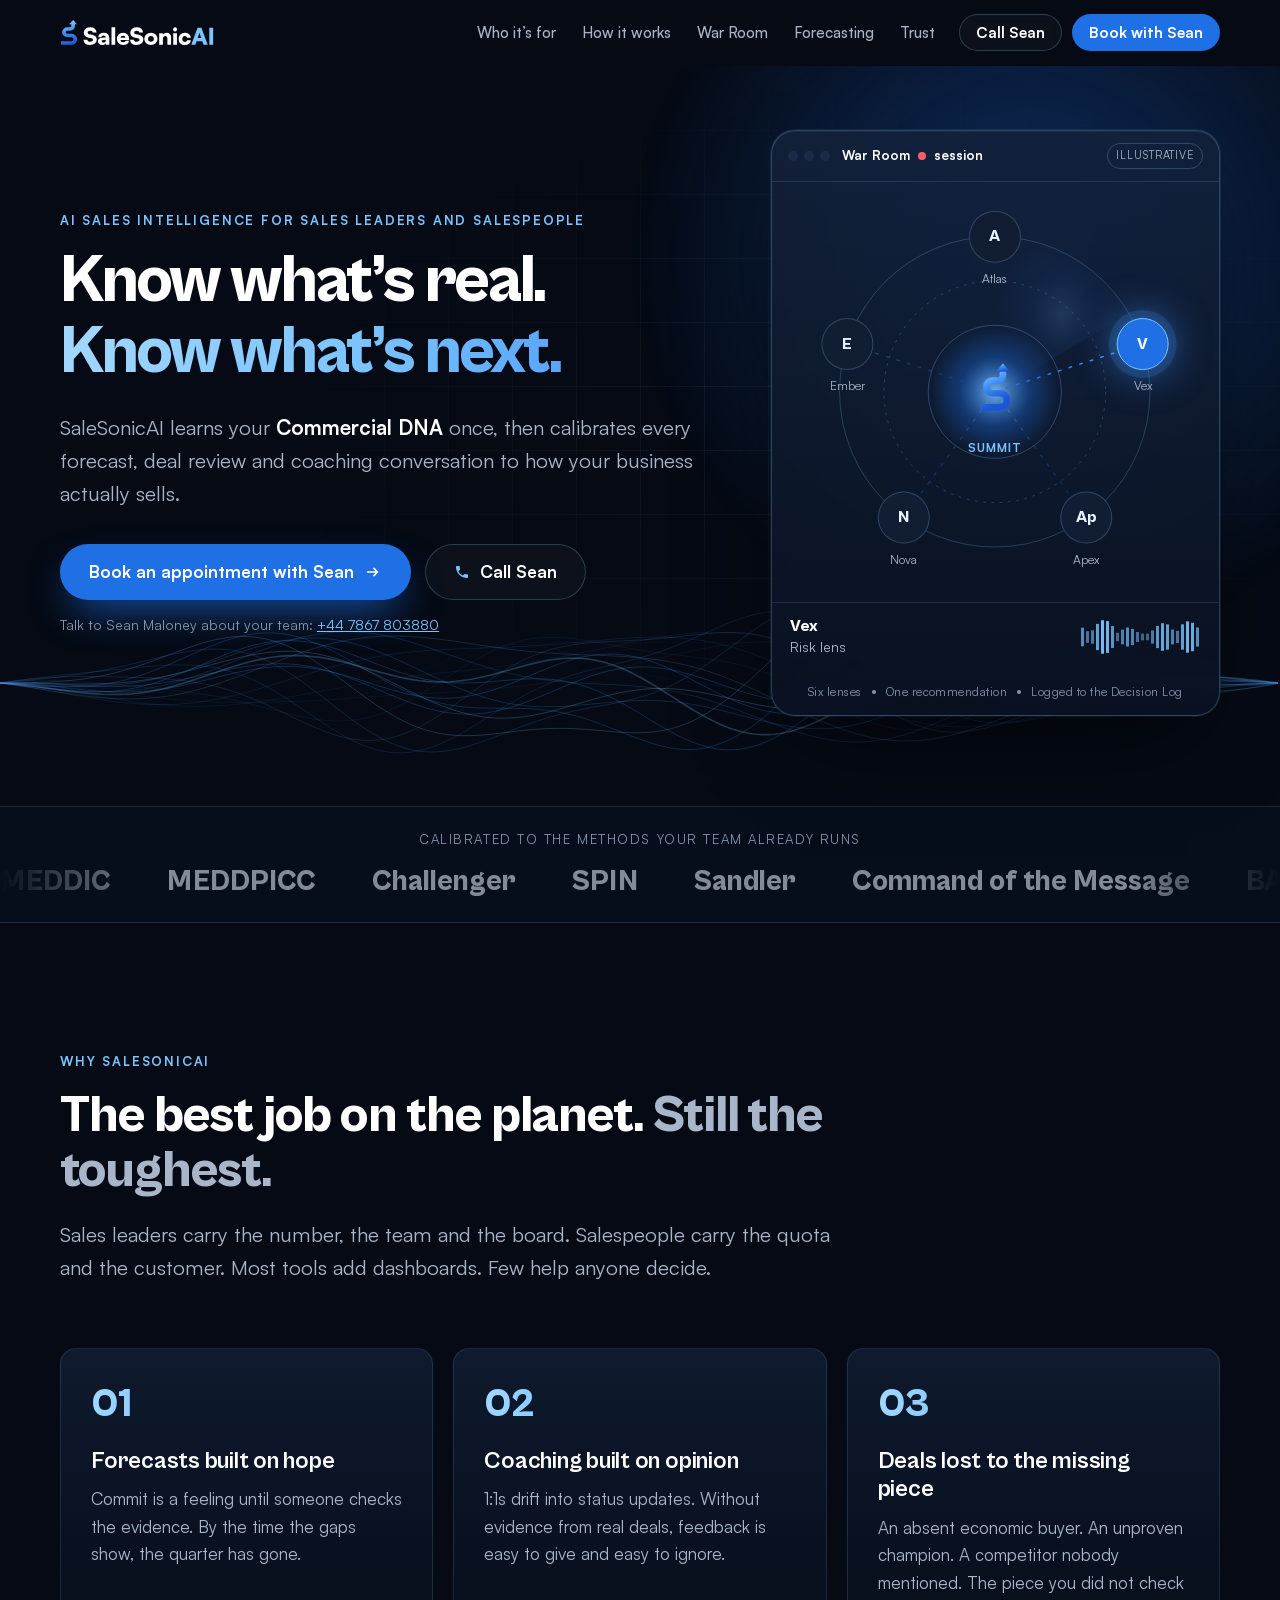
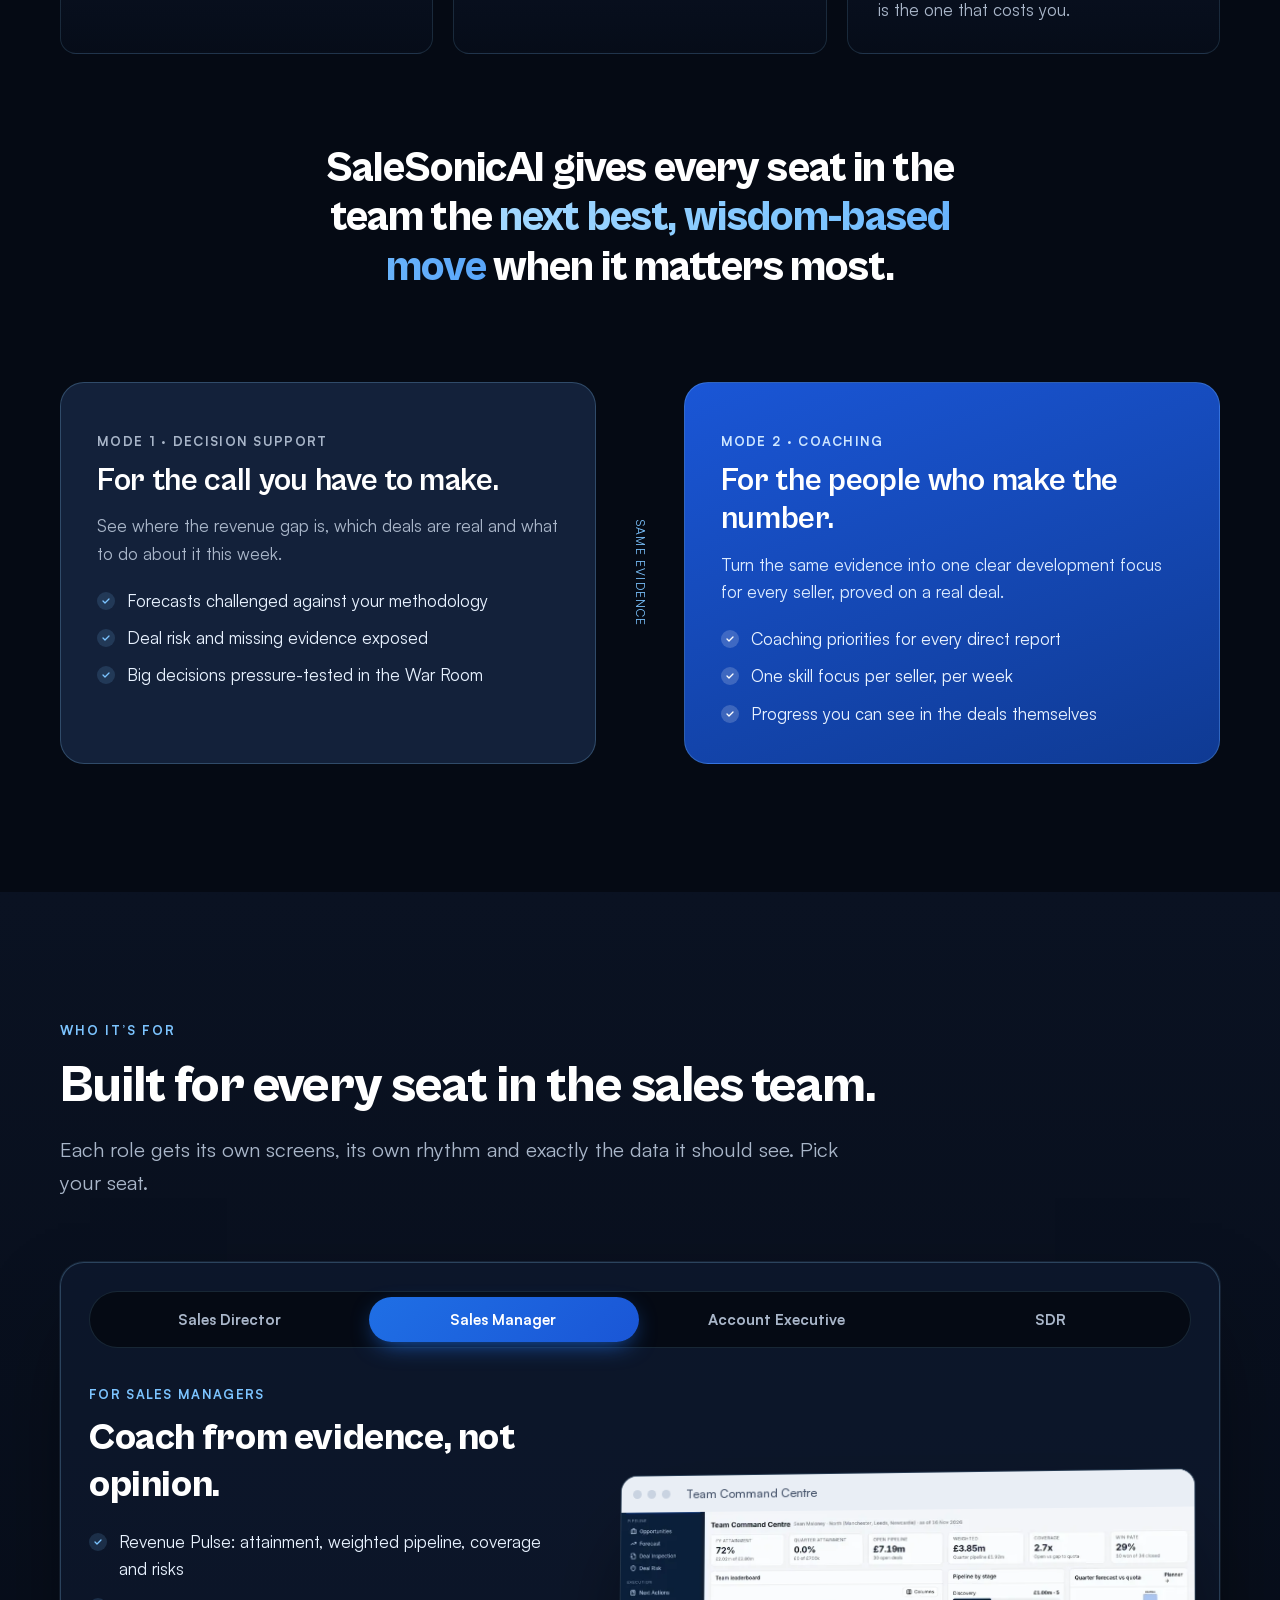
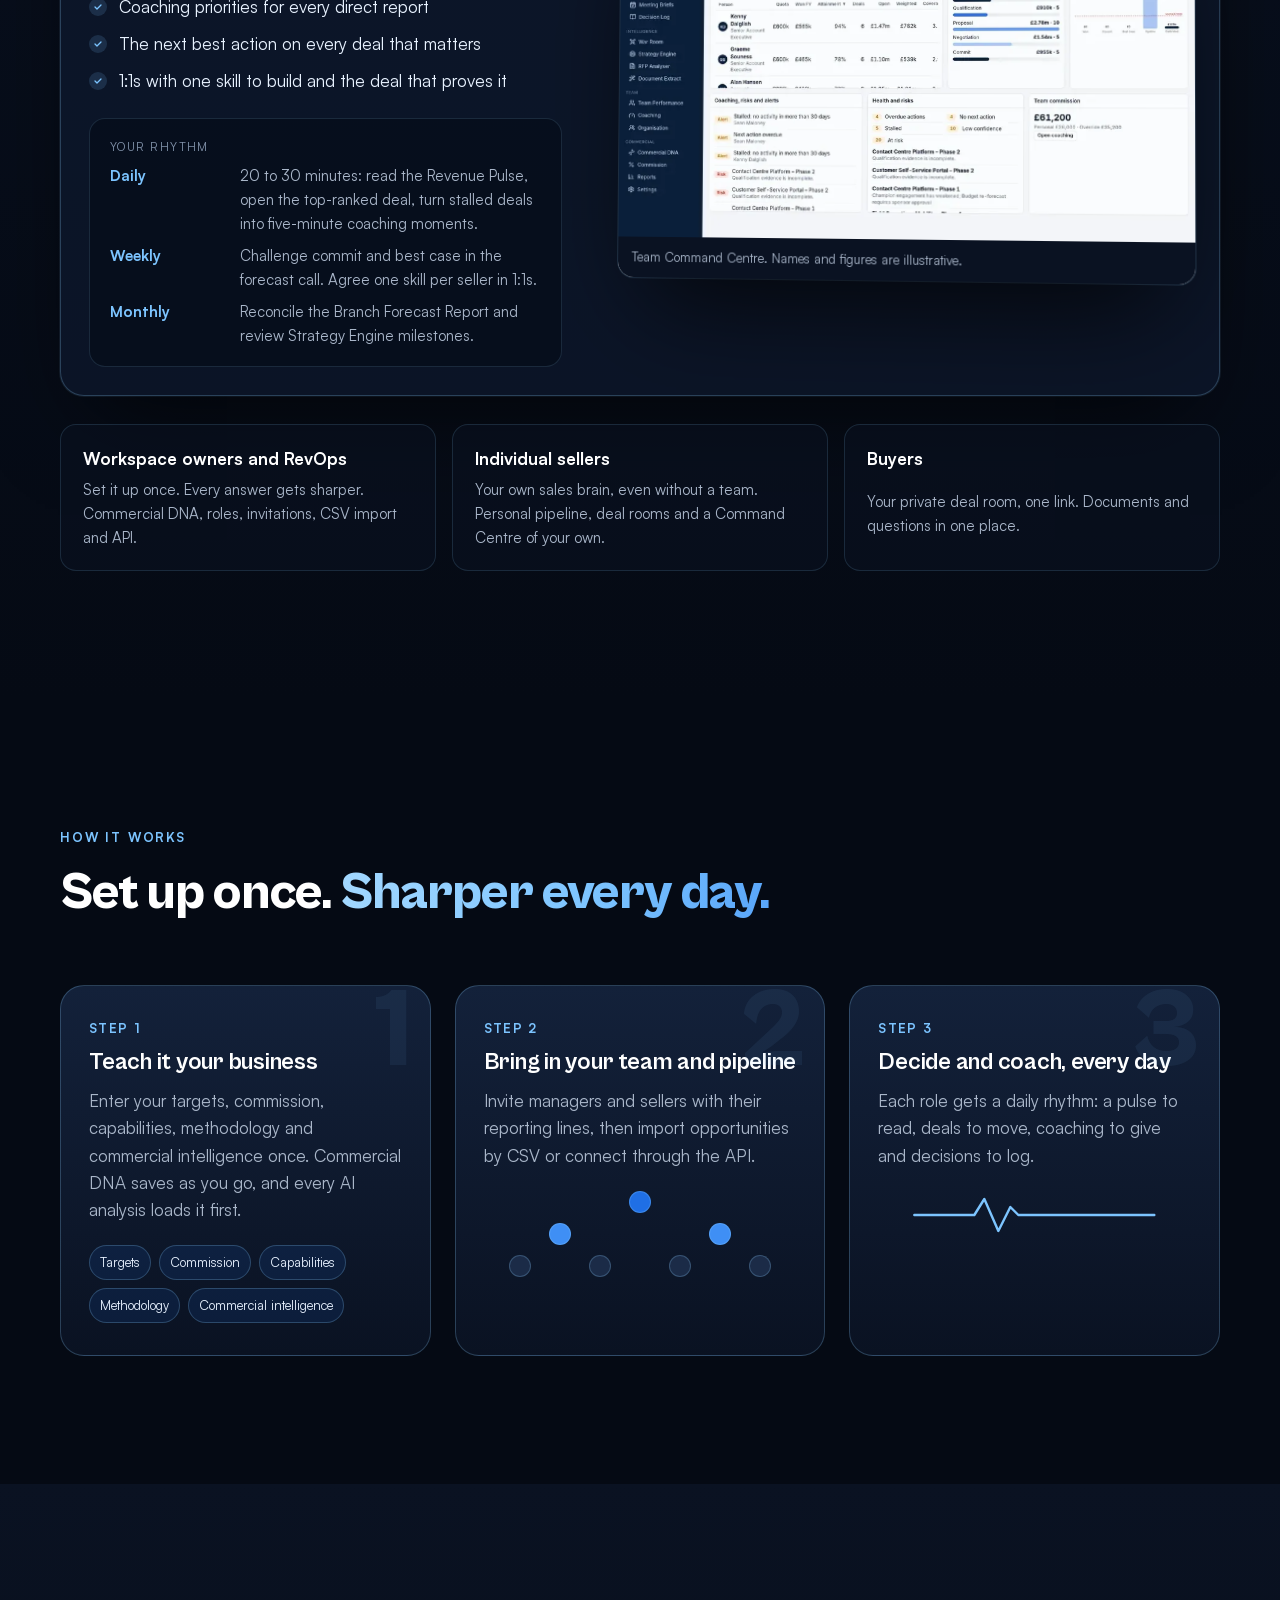
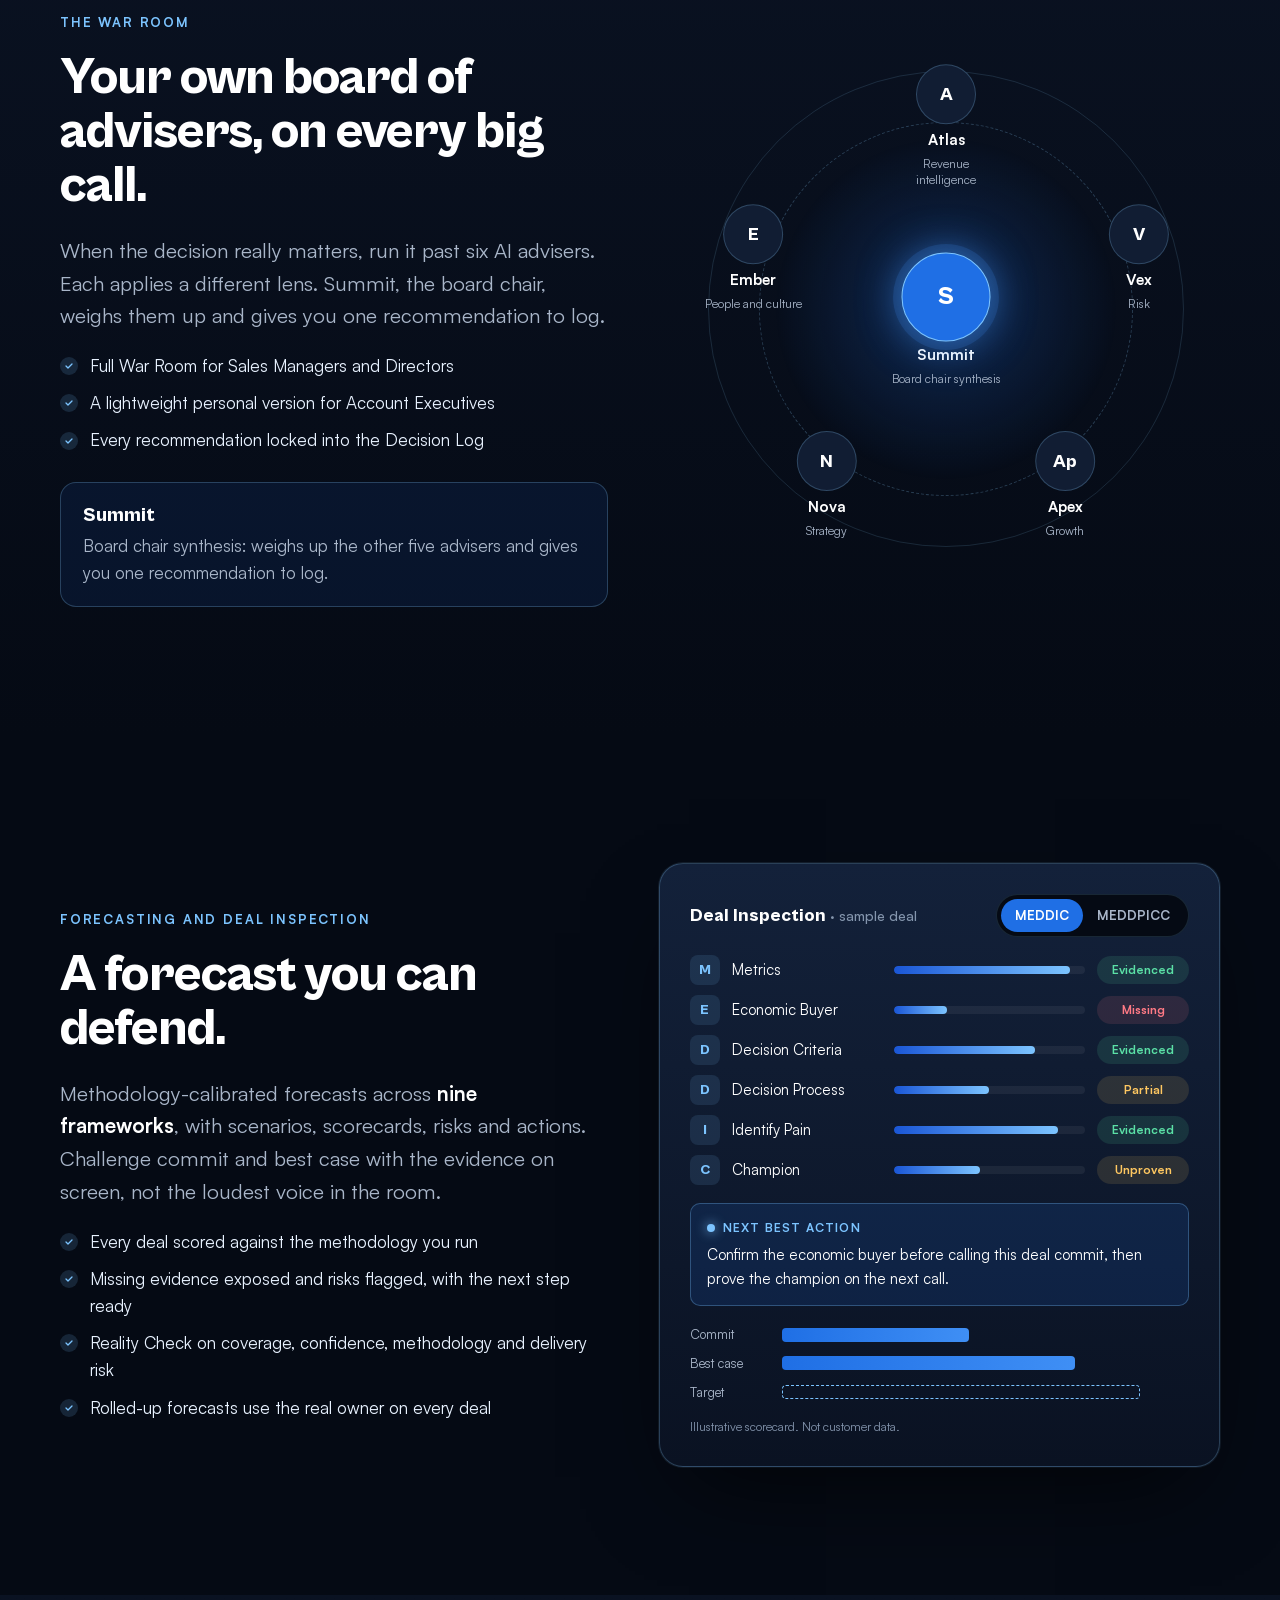
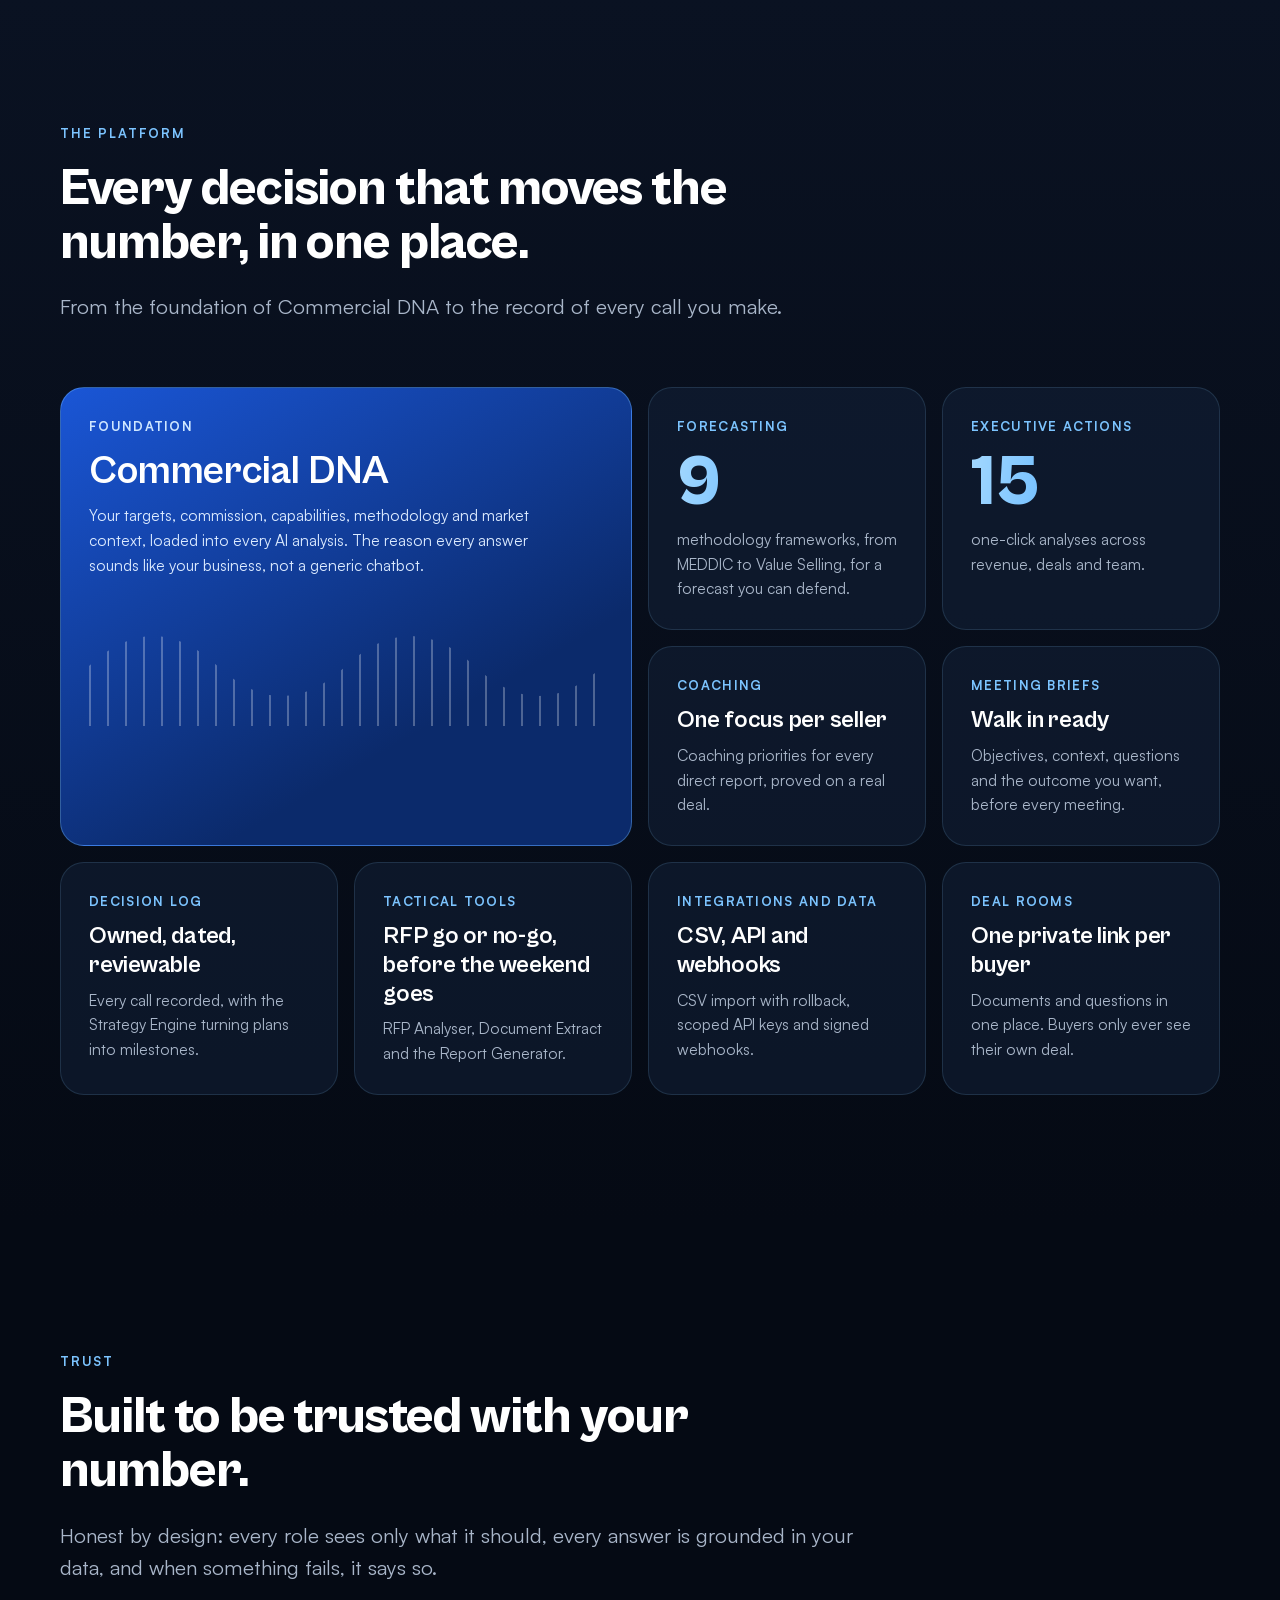
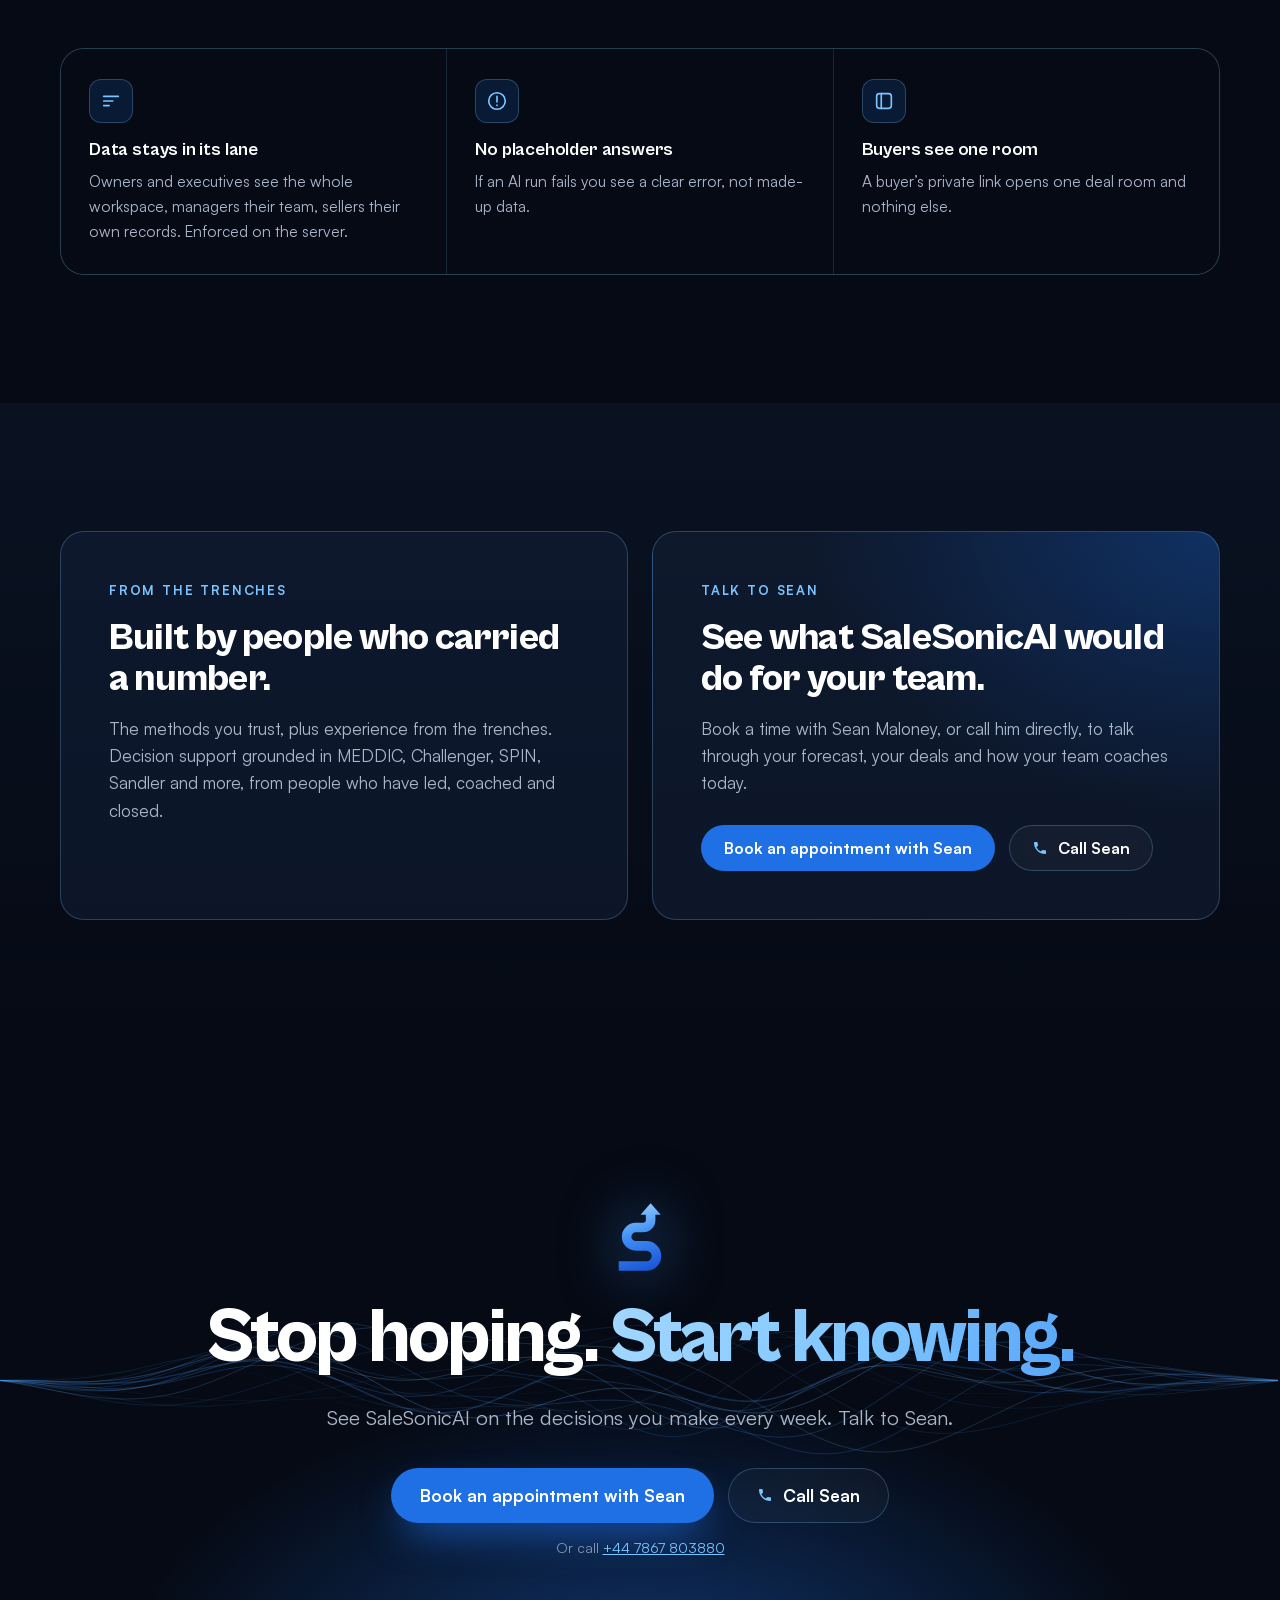
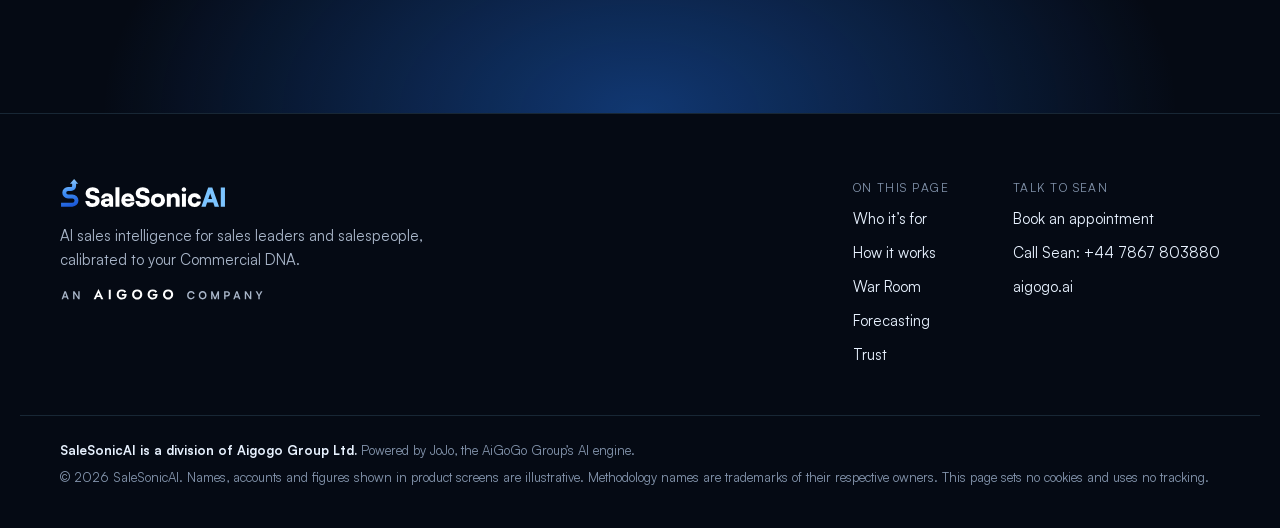
==== index.html @ 017b3ca7 "Add landing page, 404, robots and CNAME (www.salesonicai.com)" ====
<!doctype html>
<html lang="en-GB" class="no-js">
<head>
<meta charset="utf-8">
<meta name="viewport" content="width=device-width, initial-scale=1">
<title>SaleSonicAI | Know what’s real. Know what’s next.</title>
<meta name="description" content="AI sales intelligence for sales leaders and salespeople. SaleSonicAI learns your Commercial DNA once, then calibrates every forecast, deal review and coaching conversation to how your business actually sells.">
<meta name="theme-color" content="#050A14">
<meta property="og:type" content="website">
<meta property="og:site_name" content="SaleSonicAI">
<meta property="og:title" content="SaleSonicAI: Know what’s real. Know what’s next.">
<meta property="og:description" content="AI sales intelligence for sales leaders and salespeople, calibrated to your Commercial DNA.">
<meta property="og:image" content="https://bitter-oasis-g82w.here.now/assets/img/og.png">
<meta property="og:locale" content="en_GB">
<meta name="twitter:card" content="summary_large_image">
<link rel="icon" href="assets/img/favicon.svg" type="image/svg+xml">
<link rel="apple-touch-icon" href="[data-uri]">
<link rel="stylesheet" href="assets/wow.css">
<script>document.documentElement.classList.replace('no-js','js')</script>
<script src="assets/wow.js" defer></script>
</head>
<body>
<a class="skip" href="#main">Skip to content</a>

<header class="hdr" id="top">
  <div class="hdr__in">
    <a class="hdr__logo" href="#top" aria-label="SaleSonicAI, back to top"><img src="assets/img/salesonicai-logo-dark-bg.svg" alt="SaleSonicAI" width="156" height="28"></a>
    <nav class="hdr__nav" aria-label="On this page">
      <a href="#roles">Who it’s for</a>
      <a href="#how">How it works</a>
      <a href="#war-room">War Room</a>
      <a href="#forecast">Forecasting</a>
      <a href="#trust">Trust</a>
    </nav>
    <div class="hdr__cta">
      <a class="btn btn--ghost btn--sm hide-s" href="tel:+447867803880">Call Sean</a>
      <a class="btn btn--primary btn--sm" href="https://bookings.cloud.microsoft/book/Salesonic@aigogo.ai/?utm_source=salesonicai.com&amp;utm_medium=landing&amp;utm_campaign=awareness&amp;utm_content=nav" target="_blank" rel="noopener">Book with Sean<span class="sr"> (opens in a new tab)</span></a>
    </div>
  </div>
</header>

<main id="main">

<!-- ============ HERO ============ -->
<section class="hero" aria-labelledby="hero-h">
  <canvas class="hero__waves" aria-hidden="true"></canvas>
  <div class="hero__grid" aria-hidden="true"></div>
  <div class="hero__glow" aria-hidden="true"></div>
  <div class="container hero__in">
    <div class="hero__copy">
      <p class="eyebrow">AI sales intelligence for sales leaders and salespeople</p>
      <h1 id="hero-h" class="hero__h"><span class="line"><span>Know what’s real.</span></span><span class="line"><span class="grad">Know what’s next.</span></span></h1>
      <p class="lead">SaleSonicAI learns your <strong>Commercial DNA</strong> once, then calibrates every forecast, deal review and coaching conversation to how your business actually sells.</p>
      <div class="hero__cta">
        <a class="btn btn--primary btn--lg btn--glow" href="https://bookings.cloud.microsoft/book/Salesonic@aigogo.ai/?utm_source=salesonicai.com&amp;utm_medium=landing&amp;utm_campaign=awareness&amp;utm_content=hero" target="_blank" rel="noopener">Book an appointment with Sean <svg aria-hidden="true" viewBox="0 0 20 20"><path d="M4 10h11m-4-4 4 4-4 4" fill="none" stroke="currentColor" stroke-width="1.8" stroke-linecap="round" stroke-linejoin="round"/></svg><span class="sr"> (opens in a new tab)</span></a>
        <a class="btn btn--ghost btn--lg" href="tel:+447867803880"><span class="phone" aria-hidden="true"></span>Call Sean</a>
      </div>
      <p class="micro">Talk to Sean Maloney about your team: <a href="tel:+447867803880">+44 7867 803880</a></p>
    </div>

    <!-- Live-feeling War Room console -->
    <div class="console" aria-label="Illustration: a War Room session in which six AI advisers test a decision and Summit gives one recommendation" role="img">
      <div class="console__bar">
        <span class="dots" aria-hidden="true"><i></i><i></i><i></i></span>
        <span class="console__title">War Room <span class="rec" aria-hidden="true"></span> session</span>
        <span class="console__tag">Illustrative</span>
      </div>
      <div class="console__body">
        <svg class="orbit" viewBox="0 0 400 400" aria-hidden="true">
          <defs>
            <radialGradient id="core" cx="50%" cy="50%" r="50%"><stop offset="0" stop-color="#7CC4FF" stop-opacity=".9"/><stop offset=".55" stop-color="#1F6FE5" stop-opacity=".35"/><stop offset="1" stop-color="#1F6FE5" stop-opacity="0"/></radialGradient>
            <linearGradient id="ssg-h" x1="0" y1="0" x2=".35" y2="1"><stop offset="0" stop-color="#A3D8FF"/><stop offset=".48" stop-color="#3F8FF5"/><stop offset="1" stop-color="#1A56D6"/></linearGradient>
          </defs>
          <circle cx="200" cy="200" r="168" class="ring"/>
          <circle cx="200" cy="200" r="120" class="ring ring--2"/>
          <circle cx="200" cy="200" r="72" class="ring ring--3"/>
          <g class="sweep"><path d="M200 200 L200 32 A168 168 0 0 1 345 116 Z" fill="url(#core)" opacity=".18"/></g>
          <circle cx="200" cy="200" r="70" fill="url(#core)" class="core"/>
          <g class="spokes"></g>
          <g transform="translate(176 172) scale(.8)"><path d="M11 56 H37 A9.5 9.5 0 0 0 37 37.00 H27 A8.6 8.6 0 0 1 27 19.80 H34 A7 7 0 0 0 41 12.80 V5.30" fill="none" stroke="url(#ssg-h)" stroke-width="9" stroke-linejoin="round"/><path d="M41 -3.20 L50.50 7.80 H31.50 Z" fill="url(#ssg-h)"/></g>
        </svg>
        <ul class="nodes" aria-hidden="true">
          <li style="--a:-90deg"><b>A</b><span>Atlas</span></li>
          <li style="--a:-18deg"><b>V</b><span>Vex</span></li>
          <li style="--a:54deg"><b>Ap</b><span>Apex</span></li>
          <li style="--a:126deg"><b>N</b><span>Nova</span></li>
          <li style="--a:198deg"><b>E</b><span>Ember</span></li>
        </ul>
        <span class="summit-badge" aria-hidden="true">Summit</span>
      </div>
      <div class="console__feed" aria-hidden="true">
        <div class="feed__line"><span class="feed__who">Atlas</span><span class="feed__what">Revenue intelligence lens</span></div>
        <canvas class="feed__wave"></canvas>
      </div>
      <div class="console__foot" aria-hidden="true">
        <span>Six lenses</span><span class="sep"></span><span>One recommendation</span><span class="sep"></span><span>Logged to the Decision Log</span>
      </div>
    </div>
  </div>

  <div class="methods" aria-label="Calibrated to the methods your team already runs">
    <p class="methods__label">Calibrated to the methods your team already runs</p>
    <div class="marquee"><ul class="marquee__track">
      <li>MEDDIC</li><li>MEDDPICC</li><li>Challenger</li><li>SPIN</li><li>Sandler</li><li>Command of the Message</li><li>BANT</li><li>Solution Selling</li><li>Value Selling</li>
      <li aria-hidden="true">MEDDIC</li><li aria-hidden="true">MEDDPICC</li><li aria-hidden="true">Challenger</li><li aria-hidden="true">SPIN</li><li aria-hidden="true">Sandler</li><li aria-hidden="true">Command of the Message</li><li aria-hidden="true">BANT</li><li aria-hidden="true">Solution Selling</li><li aria-hidden="true">Value Selling</li>
    </ul></div>
  </div>
</section>

<!-- ============ WHY ============ -->
<section class="section" aria-labelledby="why-h">
  <div class="container">
    <div class="sec-head reveal">
      <p class="eyebrow">Why SaleSonicAI</p>
      <h2 id="why-h">The best job on the planet. <span class="muted">Still the toughest.</span></h2>
      <p class="lead">Sales leaders carry the number, the team and the board. Salespeople carry the quota and the customer. Most tools add dashboards. Few help anyone decide.</p>
    </div>
    <ol class="pains">
      <li class="pain reveal"><span class="pain__n">01</span><h3>Forecasts built on hope</h3><p>Commit is a feeling until someone checks the evidence. By the time the gaps show, the quarter has gone.</p></li>
      <li class="pain reveal"><span class="pain__n">02</span><h3>Coaching built on opinion</h3><p>1:1s drift into status updates. Without evidence from real deals, feedback is easy to give and easy to ignore.</p></li>
      <li class="pain reveal"><span class="pain__n">03</span><h3>Deals lost to the missing piece</h3><p>An absent economic buyer. An unproven champion. A competitor nobody mentioned. The piece you did not check is the one that costs you.</p></li>
    </ol>
    <p class="statement reveal">SaleSonicAI gives every seat in the team the <span class="grad">next best, wisdom-based move</span> when it matters most.</p>

    <div class="modes">
      <div class="mode reveal">
        <p class="kicker">Mode 1 · Decision Support</p>
        <h3>For the call you have to make.</h3>
        <p>See where the revenue gap is, which deals are real and what to do about it this week.</p>
        <ul class="ticks"><li>Forecasts challenged against your methodology</li><li>Deal risk and missing evidence exposed</li><li>Big decisions pressure-tested in the War Room</li></ul>
      </div>
      <div class="modes__spine" aria-hidden="true"><i></i><span>Same evidence</span><i></i></div>
      <div class="mode mode--alt reveal">
        <p class="kicker">Mode 2 · Coaching</p>
        <h3>For the people who make the number.</h3>
        <p>Turn the same evidence into one clear development focus for every seller, proved on a real deal.</p>
        <ul class="ticks"><li>Coaching priorities for every direct report</li><li>One skill focus per seller, per week</li><li>Progress you can see in the deals themselves</li></ul>
      </div>
    </div>
  </div>
</section>

<!-- ============ PERSONA SWITCHER ============ -->
<section class="section section--deep" id="roles" aria-labelledby="roles-h">
  <div class="container">
    <div class="sec-head reveal">
      <p class="eyebrow">Who it’s for</p>
      <h2 id="roles-h">Built for every seat in the sales team.</h2>
      <p class="lead">Each role gets its own screens, its own rhythm and exactly the data it should see. Pick your seat.</p>
    </div>

    <div class="switch reveal">
      <div class="switch__tabs" role="tablist" aria-label="Choose a role">
        <button type="button" role="tab" id="t-director" aria-controls="p-director" aria-selected="false" tabindex="-1">Sales Director</button>
        <button type="button" role="tab" id="t-manager" aria-controls="p-manager" aria-selected="true" tabindex="0">Sales Manager</button>
        <button type="button" role="tab" id="t-ae" aria-controls="p-ae" aria-selected="false" tabindex="-1">Account Executive</button>
        <button type="button" role="tab" id="t-sdr" aria-controls="p-sdr" aria-selected="false" tabindex="-1">SDR</button>
        <span class="switch__ink" aria-hidden="true"></span>
      </div>

      <div class="switch__panel" role="tabpanel" id="p-director" aria-labelledby="t-director" tabindex="0" hidden>
        <div class="persona">
          <div class="persona__copy">
            <p class="kicker">For Sales Directors</p>
            <h3>Call the number. Defend it in any room.</h3>
            <ul class="ticks"><li>Organisation totals and team comparison in one view</li><li>Drill from team to person to deal in two clicks</li><li>Board-ready reporting from the live pipeline</li><li>Big calls pressure-tested by six AI advisers, then logged</li></ul>
            <div class="rhythm"><p class="rhythm__h">Your rhythm</p>
              <dl><div><dt>Daily</dt><dd>Scan organisation totals, coverage and risks in the Command Centre.</dd></div><div><dt>Weekly</dt><dd>Review the rolled-up forecast and ask each manager to evidence their commit.</dd></div><div><dt>Monthly</dt><dd>Reconcile and export the Branch Forecast Report for the business review.</dd></div></dl></div>
          </div>
          <figure class="device"><div class="device__bar" aria-hidden="true"><i></i><i></i><i></i><span>Executive Command Centre</span></div><img src="[data-uri]" width="960" height="564" loading="lazy" alt="Executive Command Centre , showing organisation totals and a comparison of teams"><figcaption>Executive Command Centre. Names and figures are illustrative.</figcaption></figure>
        </div>
      </div>

      <div class="switch__panel" role="tabpanel" id="p-manager" aria-labelledby="t-manager" tabindex="0">
        <div class="persona">
          <div class="persona__copy">
            <p class="kicker">For Sales Managers</p>
            <h3>Coach from evidence, not opinion.</h3>
            <ul class="ticks"><li>Revenue Pulse: attainment, weighted pipeline, coverage and risks</li><li>Coaching priorities for every direct report</li><li>The next best action on every deal that matters</li><li>1:1s with one skill to build and the deal that proves it</li></ul>
            <div class="rhythm"><p class="rhythm__h">Your rhythm</p>
              <dl><div><dt>Daily</dt><dd>20 to 30 minutes: read the Revenue Pulse, open the top-ranked deal, turn stalled deals into five-minute coaching moments.</dd></div><div><dt>Weekly</dt><dd>Challenge commit and best case in the forecast call. Agree one skill per seller in 1:1s.</dd></div><div><dt>Monthly</dt><dd>Reconcile the Branch Forecast Report and review Strategy Engine milestones.</dd></div></dl></div>
          </div>
          <figure class="device"><div class="device__bar" aria-hidden="true"><i></i><i></i><i></i><span>Team Command Centre</span></div><img src="[data-uri]" width="960" height="548" loading="lazy" alt="Team Command Centre , with attainment, pipeline, a team leaderboard, coaching alerts and health and risks"><figcaption>Team Command Centre. Names and figures are illustrative.</figcaption></figure>
        </div>
      </div>

      <div class="switch__panel" role="tabpanel" id="p-ae" aria-labelledby="t-ae" tabindex="0" hidden>
        <div class="persona">
          <div class="persona__copy">
            <p class="kicker">For Account Executives</p>
            <h3>Win the deals that make your number.</h3>
            <ul class="ticks"><li>Target progress, risks and commitments due, at a glance</li><li>Every deal scored against your methodology</li><li>A Meeting Preparation Brief before every customer call</li><li>A Personal War Room for the big calls</li></ul>
            <div class="rhythm"><p class="rhythm__h">Your rhythm</p>
              <dl><div><dt>Daily</dt><dd>Pick the two or three deals to move today and open a Meeting Brief before each call.</dd></div><div><dt>Weekly</dt><dd>Update your forecast and confidence with real evidence; inspect any deal you call commit.</dd></div><div><dt>When it matters</dt><dd>Stuck deal, big call or new RFP: Deal Risk, Personal War Room or the RFP Analyser.</dd></div></dl></div>
          </div>
          <figure class="device"><div class="device__bar" aria-hidden="true"><i></i><i></i><i></i><span>My Command Centre</span></div><img src="[data-uri]" width="960" height="564" loading="lazy" alt="An Account Executive’s Command Centre , with target progress, pipeline and commitments due"><figcaption>Account Executive Command Centre. Names and figures are illustrative.</figcaption></figure>
        </div>
      </div>

      <div class="switch__panel" role="tabpanel" id="p-sdr" aria-labelledby="t-sdr" tabindex="0" hidden>
        <div class="persona">
          <div class="persona__copy">
            <p class="kicker">For SDRs</p>
            <h3>Book meetings that turn into real pipeline.</h3>
            <ul class="ticks"><li>Approved ICP, pain language and proof points</li><li>Accounts ranked by ICP fit, triggers and urgency</li><li>Fit scoring that is the same every time</li><li>A Discovery Brief before every first meeting</li></ul>
            <div class="rhythm"><p class="rhythm__h">Your rhythm</p>
              <dl><div><dt>Daily</dt><dd>Work the accounts ranked by fit, qualify each the same way, book the meeting, open a Discovery Brief.</dd></div><div><dt>Weekly</dt><dd>Review meetings booked and pipeline created; agree one improvement with your manager.</dd></div><div><dt>Before handoff</dt><dd>Check fit and risk flags, and log why you qualified the account in or out.</dd></div></dl></div>
          </div>
          <figure class="device"><div class="device__bar" aria-hidden="true"><i></i><i></i><i></i><span>Commercial DNA</span></div><img src="[data-uri]" width="960" height="548" loading="lazy" alt="Commercial DNA screen holding the ICP, pain language, proof points and value language"><figcaption>Commercial DNA holds the ICP, pain language and proof your SDRs work from. Figures are illustrative.</figcaption></figure>
        </div>
      </div>
    </div>

    <ul class="also reveal" aria-label="Also for">
      <li><strong>Workspace owners and RevOps</strong><span>Set it up once. Every answer gets sharper. Commercial DNA, roles, invitations, CSV import and API.</span></li>
      <li><strong>Individual sellers</strong><span>Your own sales brain, even without a team. Personal pipeline, deal rooms and a Command Centre of your own.</span></li>
      <li><strong>Buyers</strong><span>Your private deal room, one link. Documents and questions in one place.</span></li>
    </ul>
  </div>
</section>

<!-- ============ HOW IT WORKS ============ -->
<section class="section" id="how" aria-labelledby="how-h">
  <div class="container">
    <div class="sec-head reveal">
      <p class="eyebrow">How it works</p>
      <h2 id="how-h">Set up once. <span class="grad">Sharper every day.</span></h2>
    </div>
    <ol class="flow">
      <li class="flow__step reveal"><span class="flow__n" aria-hidden="true">1</span><p class="kicker">Step 1</p><h3>Teach it your business</h3><p>Enter your targets, commission, capabilities, methodology and commercial intelligence once. Commercial DNA saves as you go, and every AI analysis loads it first.</p>
        <div class="dna" aria-hidden="true"><span>Targets</span><span>Commission</span><span>Capabilities</span><span>Methodology</span><span>Commercial intelligence</span></div></li>
      <li class="flow__step reveal"><span class="flow__n" aria-hidden="true">2</span><p class="kicker">Step 2</p><h3>Bring in your team and pipeline</h3><p>Invite managers and sellers with their reporting lines, then import opportunities by CSV or connect through the API.</p>
        <div class="tree" aria-hidden="true"><i class="t0"></i><i class="t1"></i><i class="t1"></i><i class="t2"></i><i class="t2"></i><i class="t2"></i><i class="t2"></i></div></li>
      <li class="flow__step reveal"><span class="flow__n" aria-hidden="true">3</span><p class="kicker">Step 3</p><h3>Decide and coach, every day</h3><p>Each role gets a daily rhythm: a pulse to read, deals to move, coaching to give and decisions to log.</p>
        <div class="pulse" aria-hidden="true"><svg viewBox="0 0 240 48"><path d="M0 24h60l10-16 14 32 12-24 8 8h136" fill="none" stroke="currentColor" stroke-width="2.4" stroke-linecap="round" stroke-linejoin="round"/></svg></div></li>
    </ol>
    <div class="flow__line" aria-hidden="true"><span></span></div>
  </div>
</section>

<!-- ============ WAR ROOM ============ -->
<section class="section section--deep warroom" id="war-room" aria-labelledby="wr-h">
  <div class="container warroom__in">
    <div class="warroom__copy reveal">
      <p class="eyebrow">The War Room</p>
      <h2 id="wr-h">Your own board of advisers, on every big call.</h2>
      <p class="lead">When the decision really matters, run it past six AI advisers. Each applies a different lens. Summit, the board chair, weighs them up and gives you one recommendation to log.</p>
      <ul class="ticks"><li>Full War Room for Sales Managers and Directors</li><li>A lightweight personal version for Account Executives</li><li>Every recommendation locked into the Decision Log</li></ul>
      <div class="adviser-detail" aria-live="polite"><p class="adviser-detail__name">Summit</p><p class="adviser-detail__lens">Board chair synthesis: weighs up the other five advisers and gives you one recommendation to log.</p></div>
    </div>
    <div class="table reveal" role="group" aria-label="The six War Room advisers. Choose one to see its lens.">
      <div class="table__ring" aria-hidden="true"></div>
      <button type="button" class="adv" style="--i:0" data-lens="Revenue intelligence: one of the five lenses each big decision is tested through." aria-pressed="false"><b>A</b><span>Atlas</span><small>Revenue intelligence</small></button>
      <button type="button" class="adv" style="--i:1" data-lens="Risk: one of the five lenses each big decision is tested through." aria-pressed="false"><b>V</b><span>Vex</span><small>Risk</small></button>
      <button type="button" class="adv" style="--i:2" data-lens="Growth: one of the five lenses each big decision is tested through." aria-pressed="false"><b>Ap</b><span>Apex</span><small>Growth</small></button>
      <button type="button" class="adv" style="--i:3" data-lens="Strategy: one of the five lenses each big decision is tested through." aria-pressed="false"><b>N</b><span>Nova</span><small>Strategy</small></button>
      <button type="button" class="adv" style="--i:4" data-lens="People and culture: one of the five lenses each big decision is tested through." aria-pressed="false"><b>E</b><span>Ember</span><small>People and culture</small></button>
      <button type="button" class="adv adv--summit" data-lens="Board chair synthesis: weighs up the other five advisers and gives you one recommendation to log." aria-pressed="true"><b>S</b><span>Summit</span><small>Board chair synthesis</small></button>
    </div>
  </div>
</section>

<!-- ============ MEDDIC FORECAST ============ -->
<section class="section" id="forecast" aria-labelledby="fc-h">
  <div class="container forecast">
    <div class="forecast__copy reveal">
      <p class="eyebrow">Forecasting and Deal Inspection</p>
      <h2 id="fc-h">A forecast you can defend.</h2>
      <p class="lead">Methodology-calibrated forecasts across <strong>nine frameworks</strong>, with scenarios, scorecards, risks and actions. Challenge commit and best case with the evidence on screen, not the loudest voice in the room.</p>
      <ul class="ticks"><li>Every deal scored against the methodology you run</li><li>Missing evidence exposed and risks flagged, with the next step ready</li><li>Reality Check on coverage, confidence, methodology and delivery risk</li><li>Rolled-up forecasts use the real owner on every deal</li></ul>
    </div>

    <div class="scorecard reveal" aria-labelledby="sc-h">
      <div class="scorecard__top">
        <p id="sc-h" class="scorecard__title">Deal Inspection <span>· sample deal</span></p>
        <div class="seg" role="radiogroup" aria-label="Methodology">
          <button type="button" role="radio" aria-checked="true" data-m="meddic">MEDDIC</button>
          <button type="button" role="radio" aria-checked="false" data-m="meddpicc" tabindex="-1">MEDDPICC</button>
        </div>
      </div>
      <ul class="sc" aria-label="Scorecard. Illustrative.">
        <li style="--v:.92"><span class="sc__k">M</span><span class="sc__n">Metrics</span><span class="sc__bar"><i></i></span><span class="chip chip--ok">Evidenced</span></li>
        <li style="--v:.28"><span class="sc__k">E</span><span class="sc__n">Economic Buyer</span><span class="sc__bar"><i></i></span><span class="chip chip--bad">Missing</span></li>
        <li style="--v:.74"><span class="sc__k">D</span><span class="sc__n">Decision Criteria</span><span class="sc__bar"><i></i></span><span class="chip chip--ok">Evidenced</span></li>
        <li style="--v:.5"><span class="sc__k">D</span><span class="sc__n">Decision Process</span><span class="sc__bar"><i></i></span><span class="chip chip--mid">Partial</span></li>
        <li class="xp" style="--v:.2" hidden><span class="sc__k">P</span><span class="sc__n">Paper Process</span><span class="sc__bar"><i></i></span><span class="chip chip--bad">Missing</span></li>
        <li style="--v:.86"><span class="sc__k">I</span><span class="sc__n">Identify Pain</span><span class="sc__bar"><i></i></span><span class="chip chip--ok">Evidenced</span></li>
        <li style="--v:.45"><span class="sc__k">C</span><span class="sc__n">Champion</span><span class="sc__bar"><i></i></span><span class="chip chip--mid">Unproven</span></li>
        <li class="xp" style="--v:.55" hidden><span class="sc__k">C</span><span class="sc__n">Competition</span><span class="sc__bar"><i></i></span><span class="chip chip--mid">Partial</span></li>
      </ul>
      <div class="next">
        <p class="next__h"><span class="spark" aria-hidden="true"></span>Next best action</p>
        <p class="next__t">Confirm the economic buyer before calling this deal commit, then prove the champion on the next call.</p>
      </div>
      <div class="lanes" aria-label="Forecast scenarios, illustrative">
        <div class="lane"><span>Commit</span><b style="--w:.46"></b></div>
        <div class="lane"><span>Best case</span><b style="--w:.72"></b></div>
        <div class="lane lane--q"><span>Target</span><b style="--w:.88"></b></div>
      </div>
      <p class="scorecard__foot">Illustrative scorecard. Not customer data.</p>
    </div>
  </div>
</section>

<!-- ============ PLATFORM BENTO ============ -->
<section class="section section--deep" aria-labelledby="pl-h">
  <div class="container">
    <div class="sec-head reveal">
      <p class="eyebrow">The platform</p>
      <h2 id="pl-h">Every decision that moves the number, in one place.</h2>
      <p class="lead">From the foundation of Commercial DNA to the record of every call you make.</p>
    </div>
    <div class="bento">
      <article class="tile tile--wide reveal"><p class="kicker">Foundation</p><h3>Commercial DNA</h3><p>Your targets, commission, capabilities, methodology and market context, loaded into every AI analysis. The reason every answer sounds like your business, not a generic chatbot.</p><div class="helix" aria-hidden="true"></div></article>
      <article class="tile reveal"><p class="kicker">Forecasting</p><p class="big"><span class="count" data-to="9">9</span></p><p>methodology frameworks, from MEDDIC to Value Selling, for a forecast you can defend.</p></article>
      <article class="tile reveal"><p class="kicker">Executive Actions</p><p class="big"><span class="count" data-to="15">15</span></p><p>one-click analyses across revenue, deals and team.</p></article>
      <article class="tile reveal"><p class="kicker">Coaching</p><h3>One focus per seller</h3><p>Coaching priorities for every direct report, proved on a real deal.</p></article>
      <article class="tile reveal"><p class="kicker">Meeting Briefs</p><h3>Walk in ready</h3><p>Objectives, context, questions and the outcome you want, before every meeting.</p></article>
      <article class="tile reveal"><p class="kicker">Decision Log</p><h3>Owned, dated, reviewable</h3><p>Every call recorded, with the Strategy Engine turning plans into milestones.</p></article>
      <article class="tile reveal"><p class="kicker">Tactical tools</p><h3>RFP go or no-go, before the weekend goes</h3><p>RFP Analyser, Document Extract and the Report Generator.</p></article>
      <article class="tile reveal"><p class="kicker">Integrations and data</p><h3>CSV, API and webhooks</h3><p>CSV import with rollback, scoped API keys and signed webhooks.</p></article>
      <article class="tile reveal"><p class="kicker">Deal rooms</p><h3>One private link per buyer</h3><p>Documents and questions in one place. Buyers only ever see their own deal.</p></article>
    </div>
  </div>
</section>

<!-- ============ TRUST ============ -->
<section class="section trust" id="trust" aria-labelledby="tr-h">
  <div class="container">
    <div class="sec-head reveal">
      <p class="eyebrow">Trust</p>
      <h2 id="tr-h">Built to be trusted with your number.</h2>
      <p class="lead">Honest by design: every role sees only what it should, every answer is grounded in your data, and when something fails, it says so.</p>
    </div>
    <ul class="trust__grid">
      <li class="reveal"><span class="ic" aria-hidden="true"><svg viewBox="0 0 24 24"><path d="M4 7h16M4 12h10M4 17h6" /></svg></span><h3>Data stays in its lane</h3><p>Owners and executives see the whole workspace, managers their team, sellers their own records. Enforced on the server.</p></li>
      <li class="reveal"><span class="ic" aria-hidden="true"><svg viewBox="0 0 24 24"><circle cx="12" cy="12" r="9"/><path d="M12 7v6M12 16.5v.5"/></svg></span><h3>No placeholder answers</h3><p>If an AI run fails you see a clear error, not made-up data.</p></li>
      <li class="reveal"><span class="ic" aria-hidden="true"><svg viewBox="0 0 24 24"><rect x="4" y="4" width="16" height="16" rx="3"/><path d="M9 4v16"/></svg></span><h3>Buyers see one room</h3><p>A buyer’s private link opens one deal room and nothing else.</p></li>
    </ul>
  </div>
</section>

<!-- ============ TRENCHES + TALK TO SEAN ============ -->
<section class="section section--deep" aria-labelledby="fd-h">
  <div class="container founding">
    <div class="founding__a reveal">
      <p class="eyebrow">From the trenches</p>
      <h2>Built by people who carried a number.</h2>
      <p>The methods you trust, plus experience from the trenches. Decision support grounded in MEDDIC, Challenger, SPIN, Sandler and more, from people who have led, coached and closed.</p>
    </div>
    <div class="founding__b reveal">
      <p class="eyebrow">Talk to Sean</p>
      <h2 id="fd-h">See what SaleSonicAI would do for your team.</h2>
      <p>Book a time with Sean Maloney, or call him directly, to talk through your forecast, your deals and how your team coaches today.</p>
      <div class="hero__cta">
        <a class="btn btn--primary" href="https://bookings.cloud.microsoft/book/Salesonic@aigogo.ai/?utm_source=salesonicai.com&amp;utm_medium=landing&amp;utm_campaign=awareness&amp;utm_content=talk" target="_blank" rel="noopener">Book an appointment with Sean<span class="sr"> (opens in a new tab)</span></a>
        <a class="btn btn--ghost" href="tel:+447867803880"><span class="phone" aria-hidden="true"></span>Call Sean</a>
      </div>
    </div>
  </div>
</section>

<!-- ============ FINAL CTA ============ -->
<section class="final" aria-labelledby="final-h">
  <canvas class="final__waves" aria-hidden="true"></canvas>
  <div class="container final__in reveal">
    <img class="final__mark" src="assets/img/salesonicai-mark-gradient-dark.svg" alt="" width="72" height="72">
    <h2 id="final-h">Stop hoping. <span class="grad">Start knowing.</span></h2>
    <p class="lead">See SaleSonicAI on the decisions you make every week. Talk to Sean.</p>
    <div class="hero__cta hero__cta--c">
      <a class="btn btn--primary btn--lg btn--glow" href="https://bookings.cloud.microsoft/book/Salesonic@aigogo.ai/?utm_source=salesonicai.com&amp;utm_medium=landing&amp;utm_campaign=awareness&amp;utm_content=final" target="_blank" rel="noopener">Book an appointment with Sean<span class="sr"> (opens in a new tab)</span></a>
      <a class="btn btn--ghost btn--lg" href="tel:+447867803880"><span class="phone" aria-hidden="true"></span>Call Sean</a>
    </div>
    <p class="micro">Or call <a href="tel:+447867803880">+44 7867 803880</a></p>
  </div>
</section>
</main>

<footer class="ftr">
  <div class="container ftr__in">
    <div class="ftr__brand">
      <img src="assets/img/salesonicai-logo-dark-bg.svg" alt="SaleSonicAI" width="168" height="30" loading="lazy">
      <p>AI sales intelligence for sales leaders and salespeople, calibrated to your Commercial DNA.</p>
      <img class="ftr__endorse" src="assets/img/aigogo-endorsement-dark-bg.svg" alt="An AiGoGo company" width="204" height="14" loading="lazy">
    </div>
    <nav class="ftr__nav" aria-label="Footer">
      <div><p>On this page</p><a href="#roles">Who it’s for</a><a href="#how">How it works</a><a href="#war-room">War Room</a><a href="#forecast">Forecasting</a><a href="#trust">Trust</a></div>
      <div><p>Talk to Sean</p><a href="https://bookings.cloud.microsoft/book/Salesonic@aigogo.ai/?utm_source=salesonicai.com&amp;utm_medium=landing&amp;utm_campaign=awareness&amp;utm_content=footer" target="_blank" rel="noopener">Book an appointment<span class="sr"> (opens in a new tab)</span></a><a href="tel:+447867803880">Call Sean: +44 7867 803880</a><a href="https://aigogo.ai/" target="_blank" rel="noopener">aigogo.ai<span class="sr"> (opens in a new tab)</span></a></div>
    </nav>
  </div>
  <div class="container ftr__legal">
    <p><strong>SaleSonicAI is a division of Aigogo Group Ltd.</strong> Powered by JoJo, the AiGoGo Group’s AI engine.</p>
    <p>© 2026 SaleSonicAI. Names, accounts and figures shown in product screens are illustrative. Methodology names are trademarks of their respective owners. This page sets no cookies and uses no tracking.</p>
  </div>
</footer>
</body>
</html>
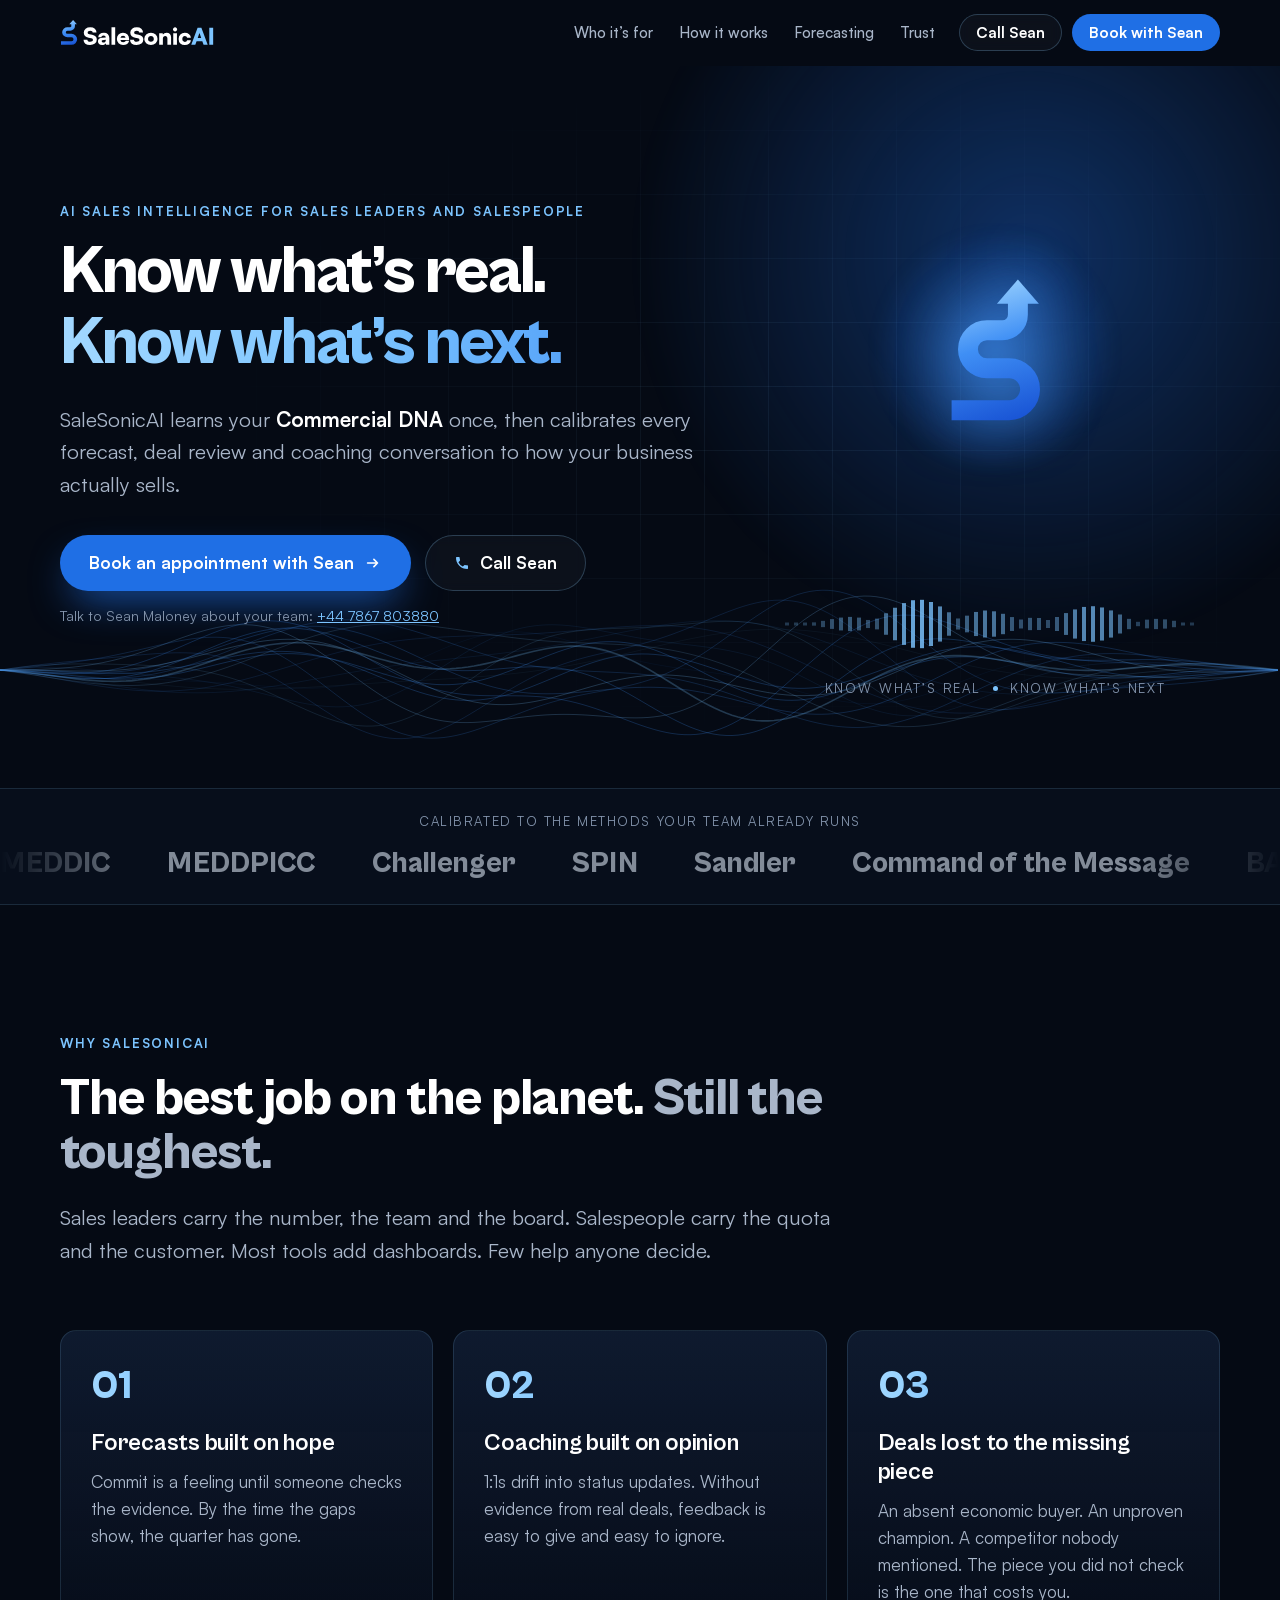
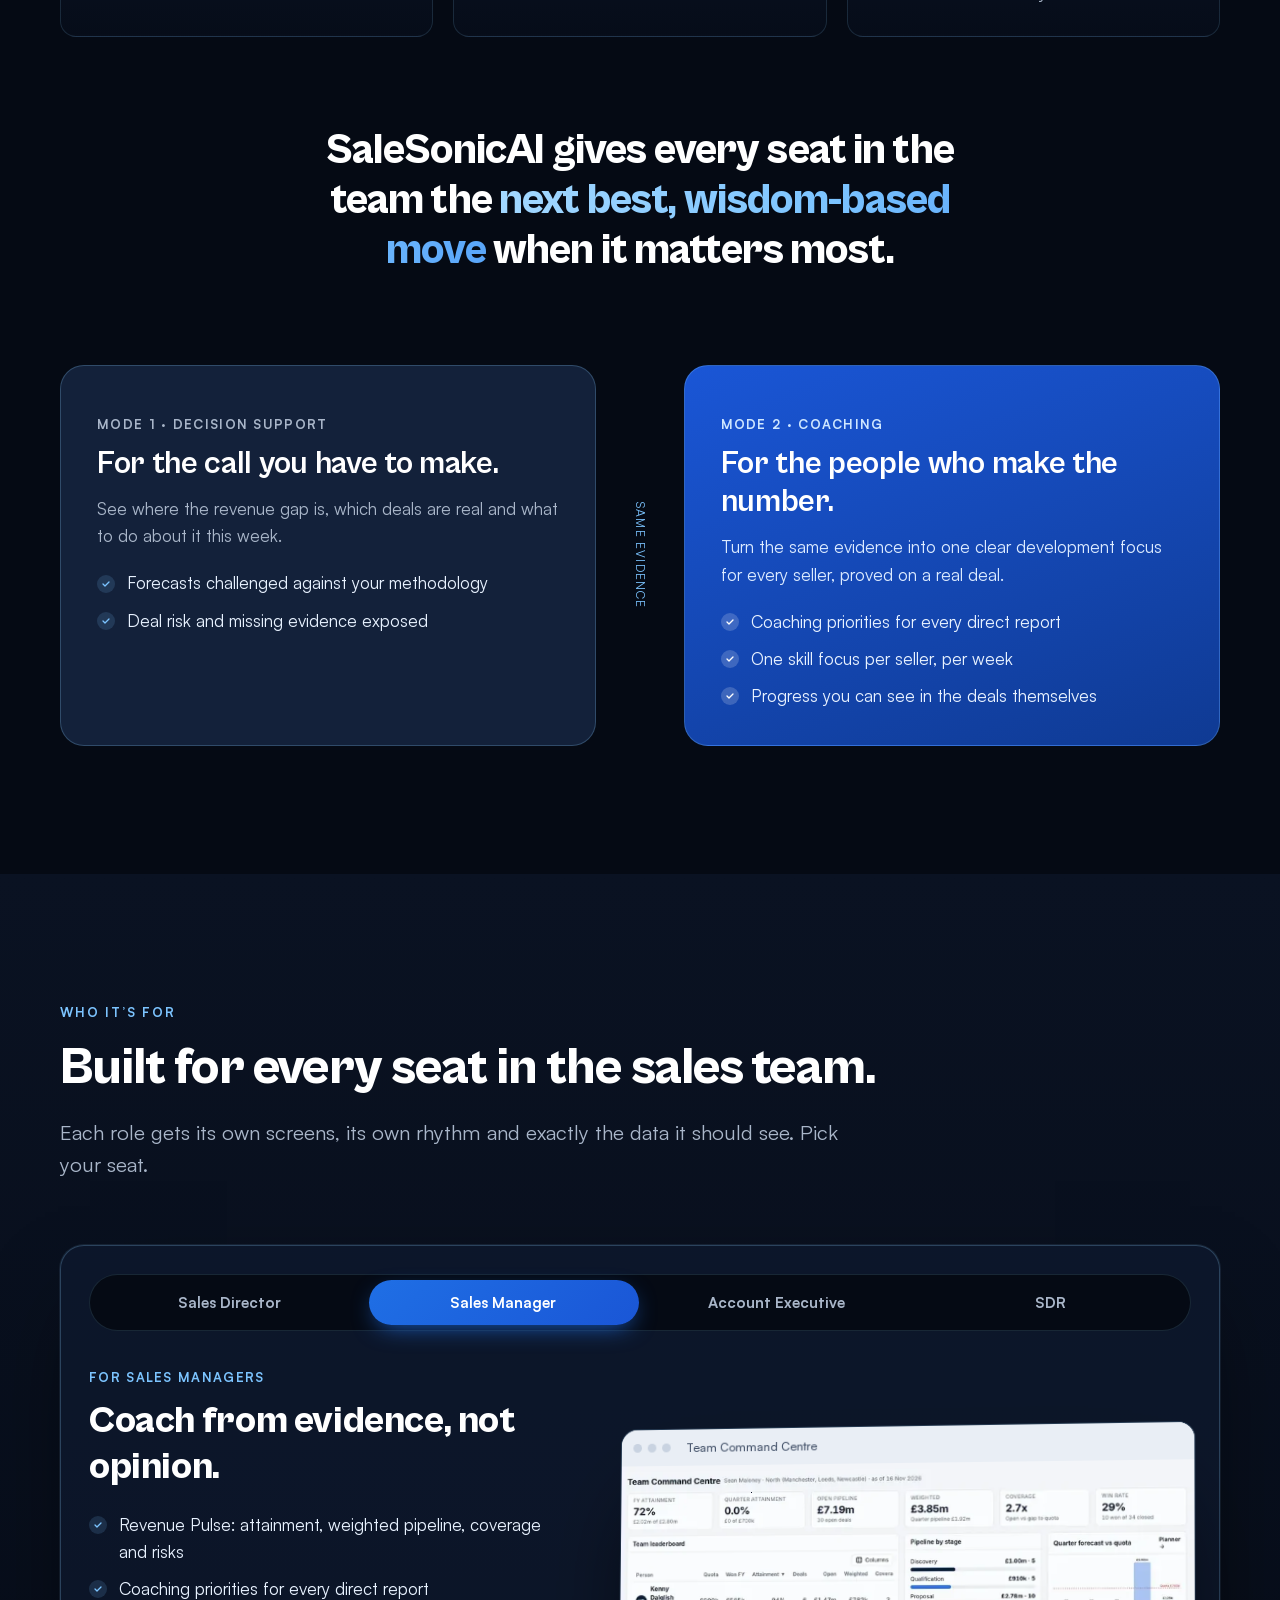
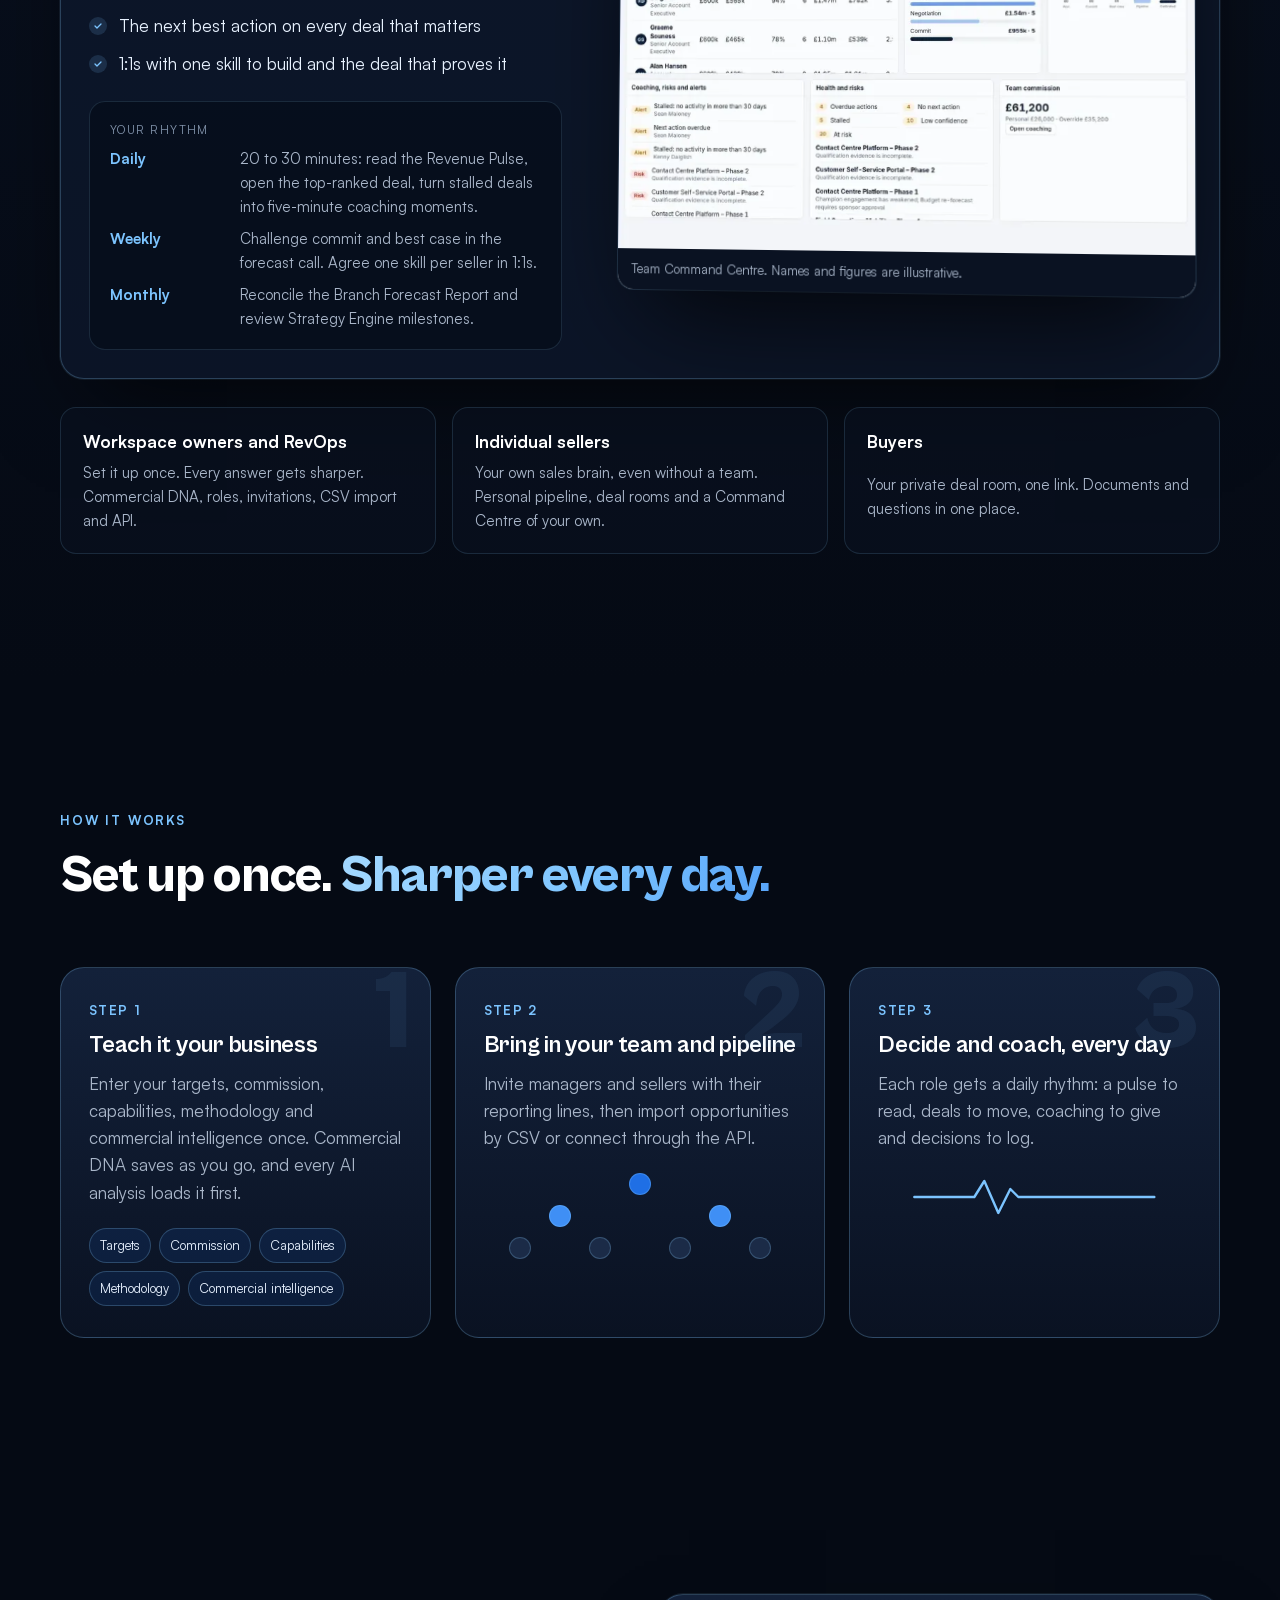
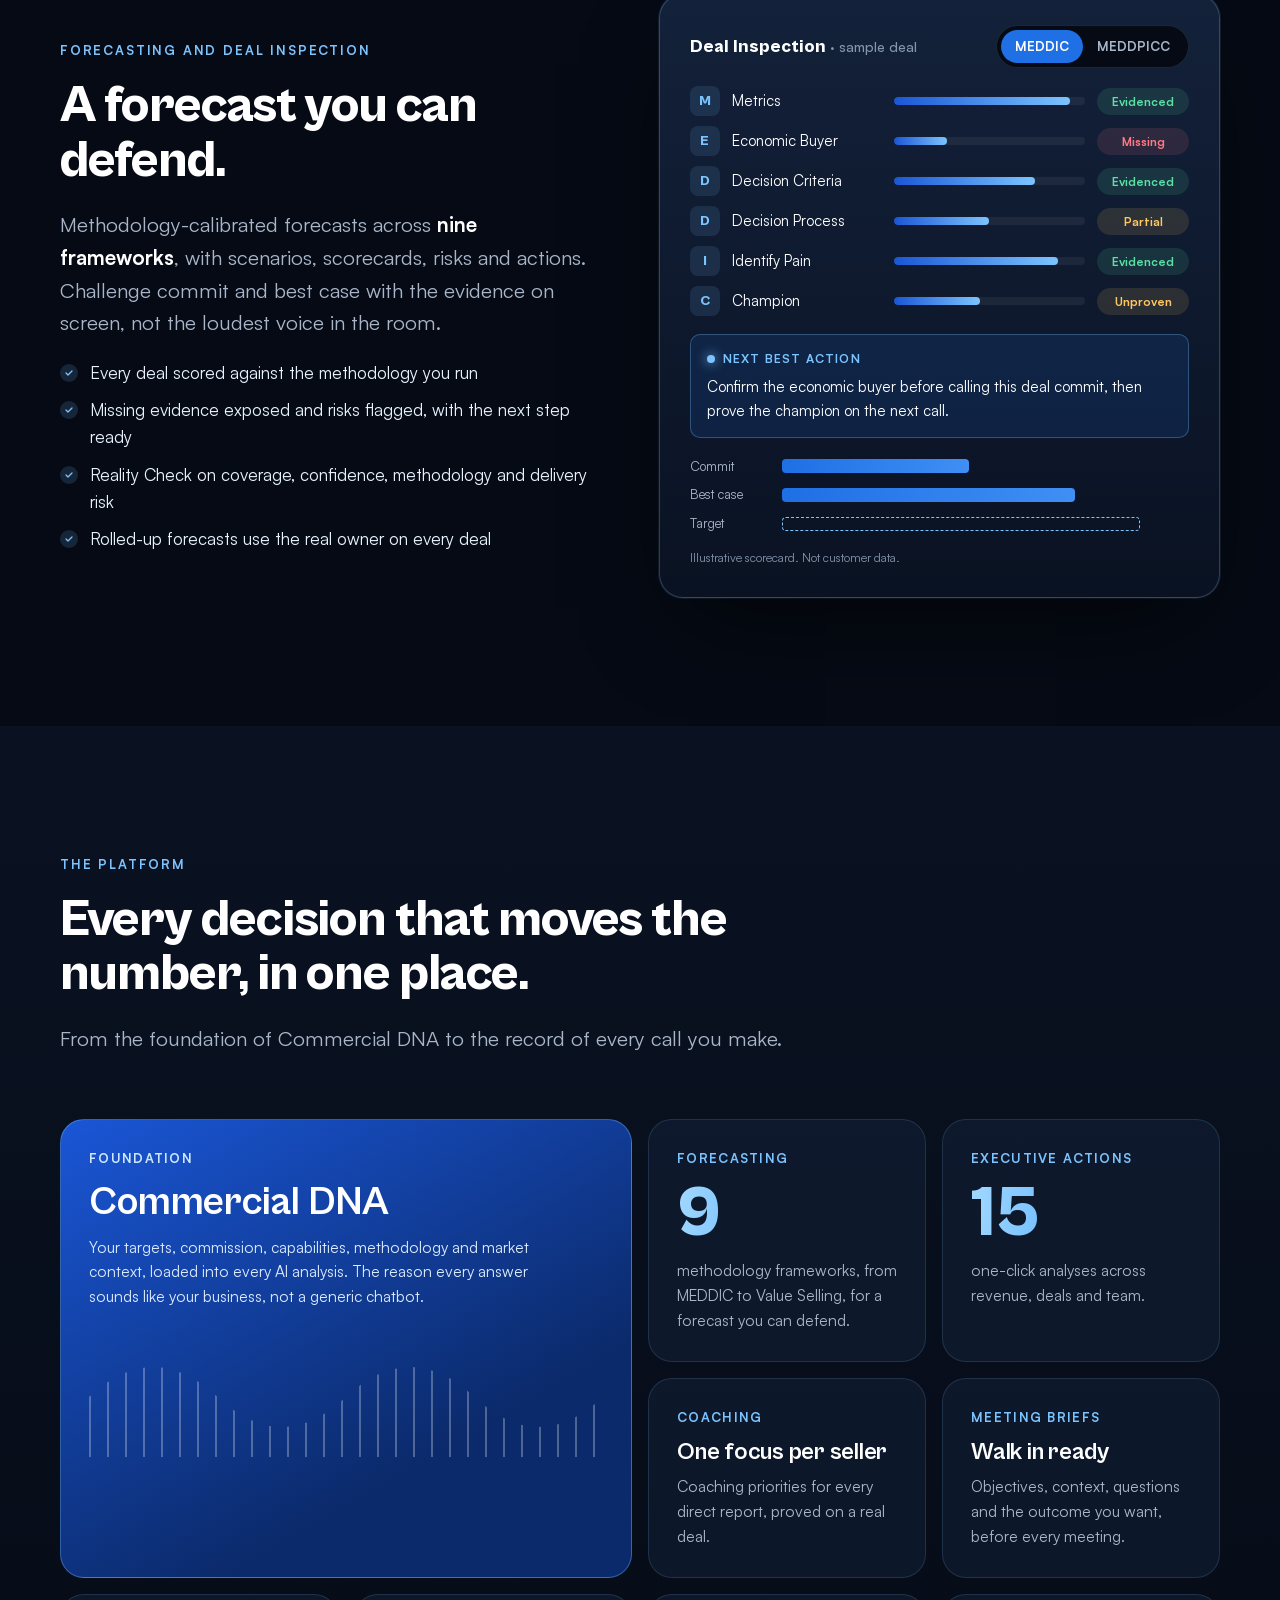
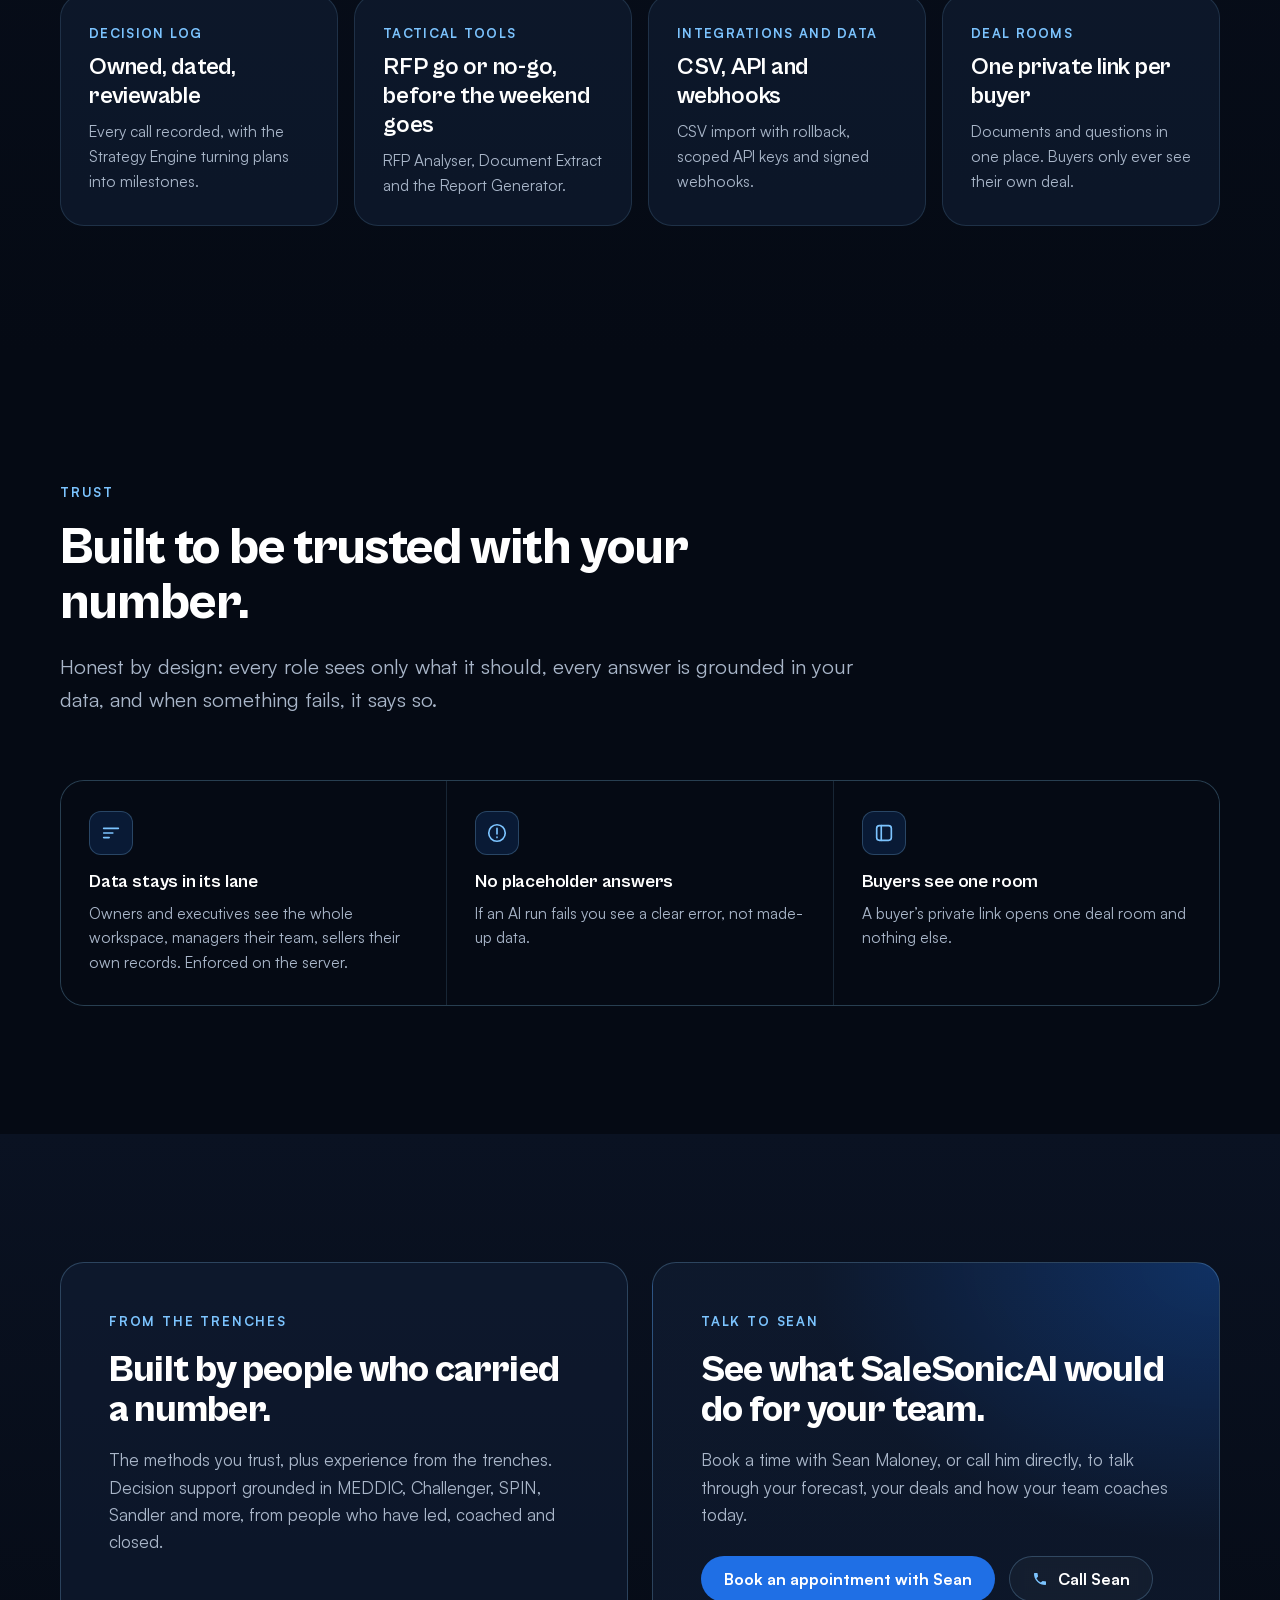
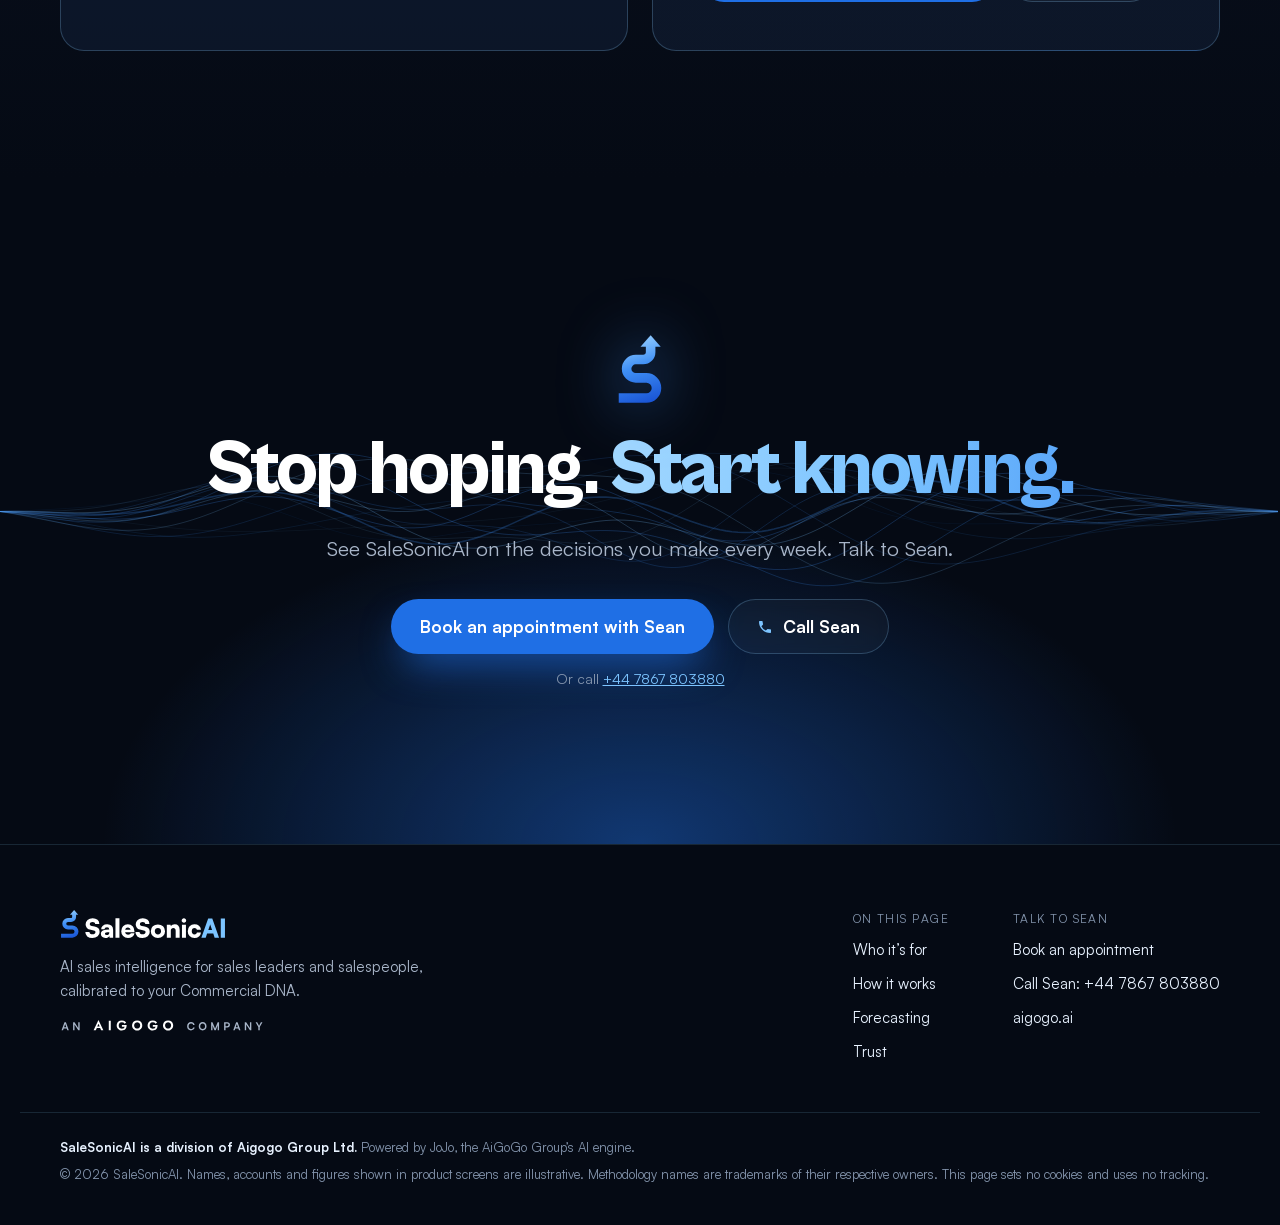
==== commit 9eaf8e73: "Remove War Room: new sonic hero visual, drop War Room section/links/adviser names, re-crop screensho" ====
--- a/index.html
+++ b/index.html
@@ -28,7 +28,7 @@
     <nav class="hdr__nav" aria-label="On this page">
       <a href="#roles">Who it’s for</a>
       <a href="#how">How it works</a>
-      <a href="#war-room">War Room</a>
+      
       <a href="#forecast">Forecasting</a>
       <a href="#trust">Trust</a>
     </nav>
@@ -58,43 +58,15 @@
       <p class="micro">Talk to Sean Maloney about your team: <a href="tel:+447867803880">+44 7867 803880</a></p>
     </div>
 
-    <!-- Live-feeling War Room console -->
-    <div class="console" aria-label="Illustration: a War Room session in which six AI advisers test a decision and Summit gives one recommendation" role="img">
-      <div class="console__bar">
-        <span class="dots" aria-hidden="true"><i></i><i></i><i></i></span>
-        <span class="console__title">War Room <span class="rec" aria-hidden="true"></span> session</span>
-        <span class="console__tag">Illustrative</span>
-      </div>
-      <div class="console__body">
-        <svg class="orbit" viewBox="0 0 400 400" aria-hidden="true">
-          <defs>
-            <radialGradient id="core" cx="50%" cy="50%" r="50%"><stop offset="0" stop-color="#7CC4FF" stop-opacity=".9"/><stop offset=".55" stop-color="#1F6FE5" stop-opacity=".35"/><stop offset="1" stop-color="#1F6FE5" stop-opacity="0"/></radialGradient>
-            <linearGradient id="ssg-h" x1="0" y1="0" x2=".35" y2="1"><stop offset="0" stop-color="#A3D8FF"/><stop offset=".48" stop-color="#3F8FF5"/><stop offset="1" stop-color="#1A56D6"/></linearGradient>
-          </defs>
-          <circle cx="200" cy="200" r="168" class="ring"/>
-          <circle cx="200" cy="200" r="120" class="ring ring--2"/>
-          <circle cx="200" cy="200" r="72" class="ring ring--3"/>
-          <g class="sweep"><path d="M200 200 L200 32 A168 168 0 0 1 345 116 Z" fill="url(#core)" opacity=".18"/></g>
-          <circle cx="200" cy="200" r="70" fill="url(#core)" class="core"/>
-          <g class="spokes"></g>
-          <g transform="translate(176 172) scale(.8)"><path d="M11 56 H37 A9.5 9.5 0 0 0 37 37.00 H27 A8.6 8.6 0 0 1 27 19.80 H34 A7 7 0 0 0 41 12.80 V5.30" fill="none" stroke="url(#ssg-h)" stroke-width="9" stroke-linejoin="round"/><path d="M41 -3.20 L50.50 7.80 H31.50 Z" fill="url(#ssg-h)"/></g>
-        </svg>
-        <ul class="nodes" aria-hidden="true">
-          <li style="--a:-90deg"><b>A</b><span>Atlas</span></li>
-          <li style="--a:-18deg"><b>V</b><span>Vex</span></li>
-          <li style="--a:54deg"><b>Ap</b><span>Apex</span></li>
-          <li style="--a:126deg"><b>N</b><span>Nova</span></li>
-          <li style="--a:198deg"><b>E</b><span>Ember</span></li>
-        </ul>
-        <span class="summit-badge" aria-hidden="true">Summit</span>
-      </div>
-      <div class="console__feed" aria-hidden="true">
-        <div class="feed__line"><span class="feed__who">Atlas</span><span class="feed__what">Revenue intelligence lens</span></div>
-        <canvas class="feed__wave"></canvas>
-      </div>
-      <div class="console__foot" aria-hidden="true">
-        <span>Six lenses</span><span class="sep"></span><span>One recommendation</span><span class="sep"></span><span>Logged to the Decision Log</span>
-      </div>
+    <!-- Sonic brand visual -->
+    <div class="sonic" aria-hidden="true">
+      <div class="sonic__stage">
+        <span class="sonic__ring"></span><span class="sonic__ring"></span><span class="sonic__ring"></span><span class="sonic__ring"></span>
+        <span class="sonic__halo"></span>
+        <svg class="sonic__mark" viewBox="-2.85 -5.20 67.70 67.70"><defs><linearGradient id="ssg-h" gradientUnits="userSpaceOnUse" x1="17" y1="-3.2" x2="37" y2="60.5"><stop offset="0" stop-color="#A3D8FF"/><stop offset=".48" stop-color="#3F8FF5"/><stop offset="1" stop-color="#1A56D6"/></linearGradient></defs><path d="M11 56 H37 A9.5 9.5 0 0 0 37 37.00 H27 A8.6 8.6 0 0 1 27 19.80 H34 A7 7 0 0 0 41 12.80 V5.30" fill="none" stroke="url(#ssg-h)" stroke-width="9" stroke-linejoin="round"/><path d="M41 -3.20 L50.50 7.80 H31.50 Z" fill="url(#ssg-h)"/></svg>
+      </div>
+      <canvas class="sonic__eq"></canvas>
+      <p class="sonic__tag">Know what’s real <span></span> Know what’s next</p>
     </div>
   </div>
 
@@ -127,7 +99,7 @@
         <p class="kicker">Mode 1 · Decision Support</p>
         <h3>For the call you have to make.</h3>
         <p>See where the revenue gap is, which deals are real and what to do about it this week.</p>
-        <ul class="ticks"><li>Forecasts challenged against your methodology</li><li>Deal risk and missing evidence exposed</li><li>Big decisions pressure-tested in the War Room</li></ul>
+        <ul class="ticks"><li>Forecasts challenged against your methodology</li><li>Deal risk and missing evidence exposed</li></ul>
       </div>
       <div class="modes__spine" aria-hidden="true"><i></i><span>Same evidence</span><i></i></div>
       <div class="mode mode--alt reveal">
@@ -163,11 +135,11 @@
           <div class="persona__copy">
             <p class="kicker">For Sales Directors</p>
             <h3>Call the number. Defend it in any room.</h3>
-            <ul class="ticks"><li>Organisation totals and team comparison in one view</li><li>Drill from team to person to deal in two clicks</li><li>Board-ready reporting from the live pipeline</li><li>Big calls pressure-tested by six AI advisers, then logged</li></ul>
+            <ul class="ticks"><li>Organisation totals and team comparison in one view</li><li>Drill from team to person to deal in two clicks</li><li>Board-ready reporting from the live pipeline</li><li>Every intervention owned and dated in the Decision Log</li></ul>
             <div class="rhythm"><p class="rhythm__h">Your rhythm</p>
               <dl><div><dt>Daily</dt><dd>Scan organisation totals, coverage and risks in the Command Centre.</dd></div><div><dt>Weekly</dt><dd>Review the rolled-up forecast and ask each manager to evidence their commit.</dd></div><div><dt>Monthly</dt><dd>Reconcile and export the Branch Forecast Report for the business review.</dd></div></dl></div>
           </div>
-          <figure class="device"><div class="device__bar" aria-hidden="true"><i></i><i></i><i></i><span>Executive Command Centre</span></div><img src="[data-uri]" width="960" height="564" loading="lazy" alt="Executive Command Centre , showing organisation totals and a comparison of teams"><figcaption>Executive Command Centre. Names and figures are illustrative.</figcaption></figure>
+          <figure class="device"><div class="device__bar" aria-hidden="true"><i></i><i></i><i></i><span>Executive Command Centre</span></div><img src="[data-uri]" width="542" height="524" loading="lazy" alt="Executive Command Centre , showing organisation totals and a comparison of teams"><figcaption>Executive Command Centre. Names and figures are illustrative.</figcaption></figure>
         </div>
       </div>
 
@@ -180,7 +152,7 @@
             <div class="rhythm"><p class="rhythm__h">Your rhythm</p>
               <dl><div><dt>Daily</dt><dd>20 to 30 minutes: read the Revenue Pulse, open the top-ranked deal, turn stalled deals into five-minute coaching moments.</dd></div><div><dt>Weekly</dt><dd>Challenge commit and best case in the forecast call. Agree one skill per seller in 1:1s.</dd></div><div><dt>Monthly</dt><dd>Reconcile the Branch Forecast Report and review Strategy Engine milestones.</dd></div></dl></div>
           </div>
-          <figure class="device"><div class="device__bar" aria-hidden="true"><i></i><i></i><i></i><span>Team Command Centre</span></div><img src="[data-uri]" width="960" height="548" loading="lazy" alt="Team Command Centre , with attainment, pipeline, a team leaderboard, coaching alerts and health and risks"><figcaption>Team Command Centre. Names and figures are illustrative.</figcaption></figure>
+          <figure class="device"><div class="device__bar" aria-hidden="true"><i></i><i></i><i></i><span>Team Command Centre</span></div><img src="[data-uri]" width="814" height="548" loading="lazy" alt="Team Command Centre , with attainment, pipeline, a team leaderboard, coaching alerts and health and risks"><figcaption>Team Command Centre. Names and figures are illustrative.</figcaption></figure>
         </div>
       </div>
 
@@ -189,11 +161,11 @@
           <div class="persona__copy">
             <p class="kicker">For Account Executives</p>
             <h3>Win the deals that make your number.</h3>
-            <ul class="ticks"><li>Target progress, risks and commitments due, at a glance</li><li>Every deal scored against your methodology</li><li>A Meeting Preparation Brief before every customer call</li><li>A Personal War Room for the big calls</li></ul>
+            <ul class="ticks"><li>Target progress, risks and commitments due, at a glance</li><li>Every deal scored against your methodology</li><li>A Meeting Preparation Brief before every customer call</li></ul>
             <div class="rhythm"><p class="rhythm__h">Your rhythm</p>
-              <dl><div><dt>Daily</dt><dd>Pick the two or three deals to move today and open a Meeting Brief before each call.</dd></div><div><dt>Weekly</dt><dd>Update your forecast and confidence with real evidence; inspect any deal you call commit.</dd></div><div><dt>When it matters</dt><dd>Stuck deal, big call or new RFP: Deal Risk, Personal War Room or the RFP Analyser.</dd></div></dl></div>
+              <dl><div><dt>Daily</dt><dd>Pick the two or three deals to move today and open a Meeting Brief before each call.</dd></div><div><dt>Weekly</dt><dd>Update your forecast and confidence with real evidence; inspect any deal you call commit.</dd></div><div><dt>When it matters</dt><dd>Stuck deal or new RFP: Deal Risk Analysis, Next Steps or the RFP Analyser.</dd></div></dl></div>
           </div>
-          <figure class="device"><div class="device__bar" aria-hidden="true"><i></i><i></i><i></i><span>My Command Centre</span></div><img src="[data-uri]" width="960" height="564" loading="lazy" alt="An Account Executive’s Command Centre , with target progress, pipeline and commitments due"><figcaption>Account Executive Command Centre. Names and figures are illustrative.</figcaption></figure>
+          <figure class="device"><div class="device__bar" aria-hidden="true"><i></i><i></i><i></i><span>My Command Centre</span></div><img src="[data-uri]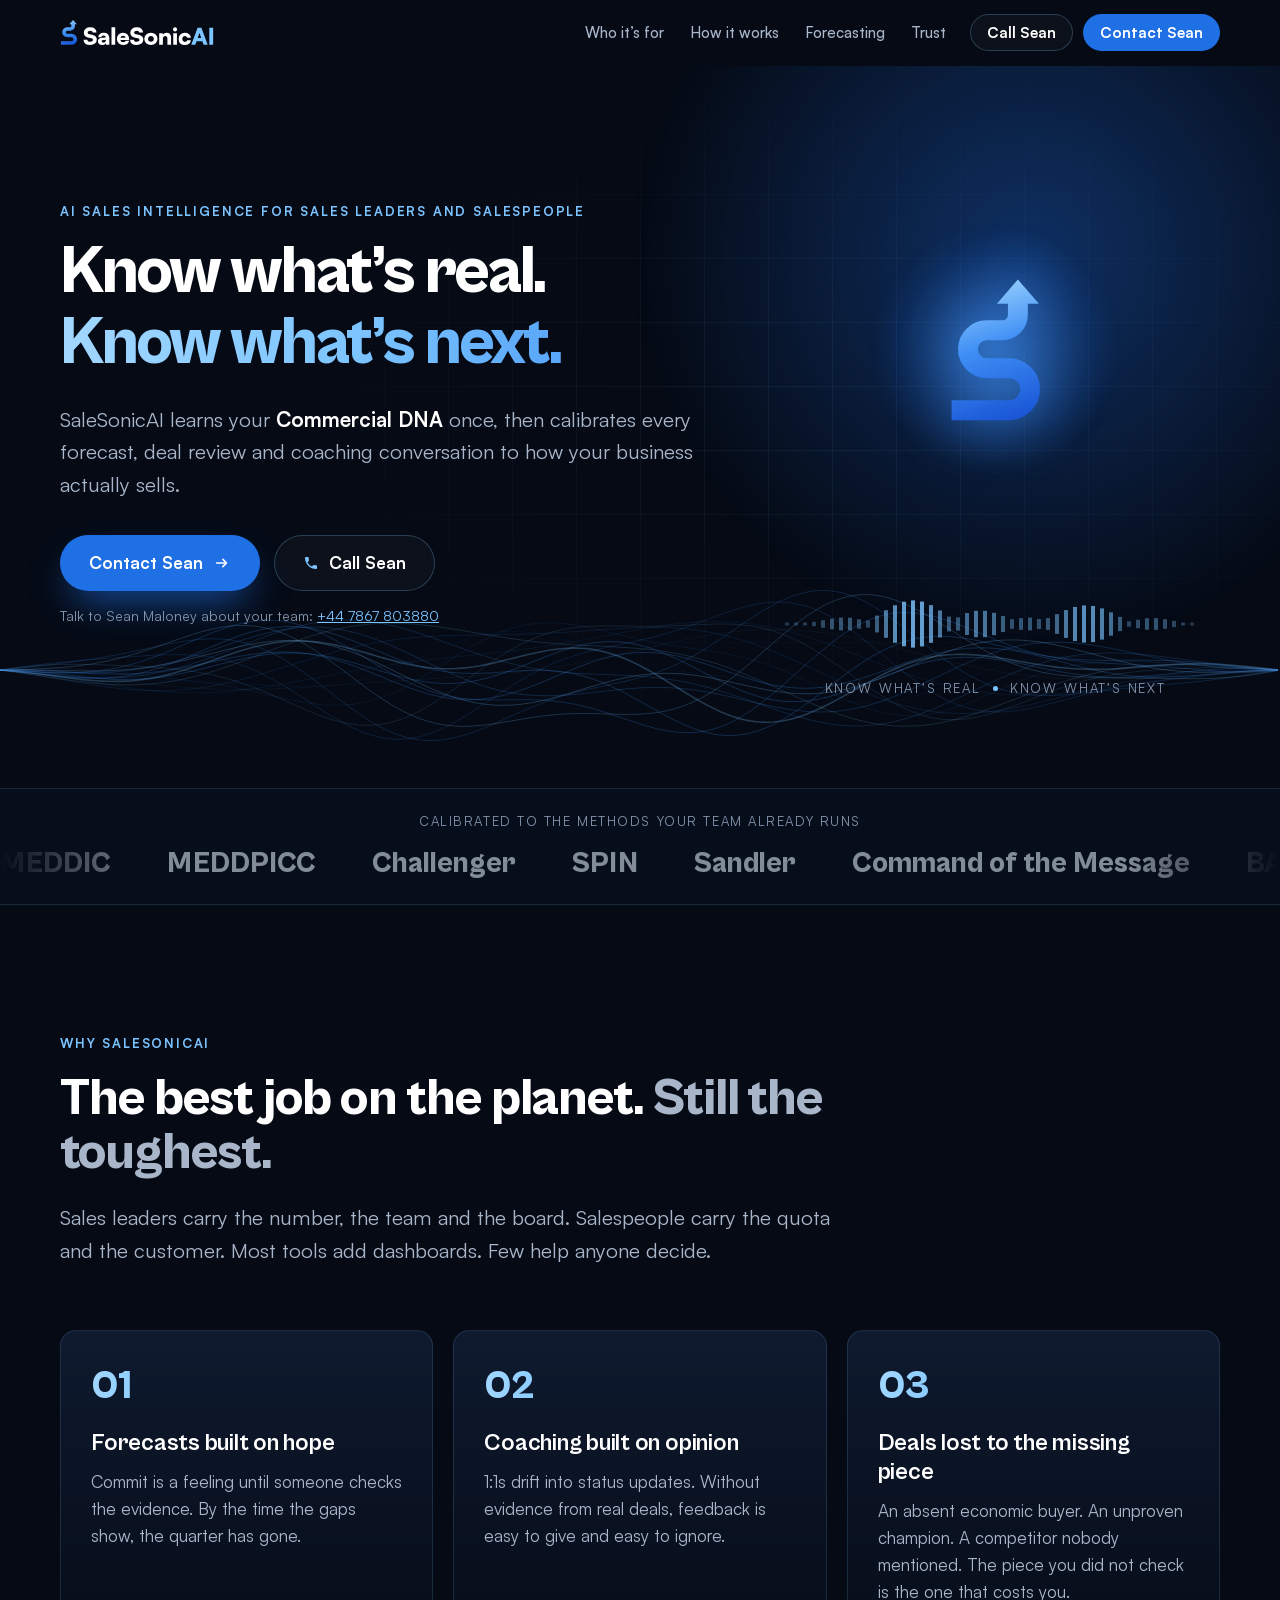
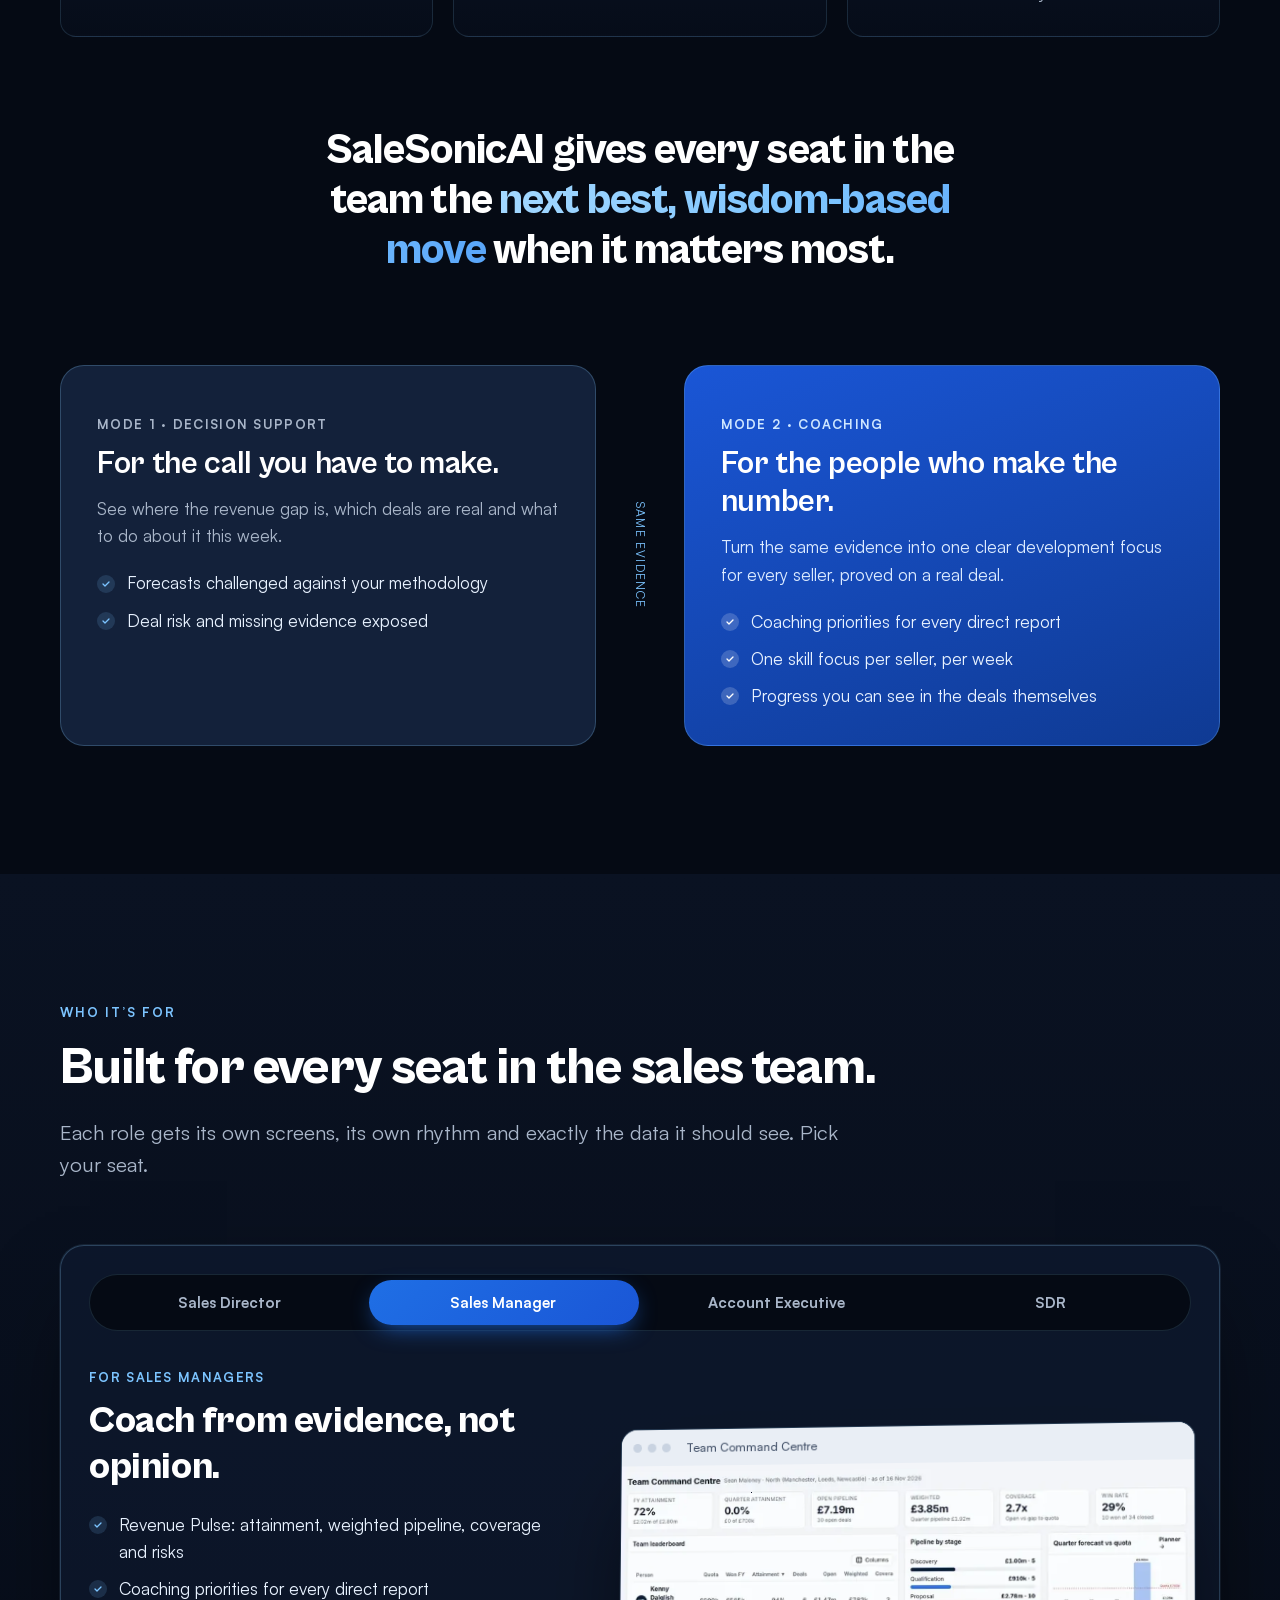
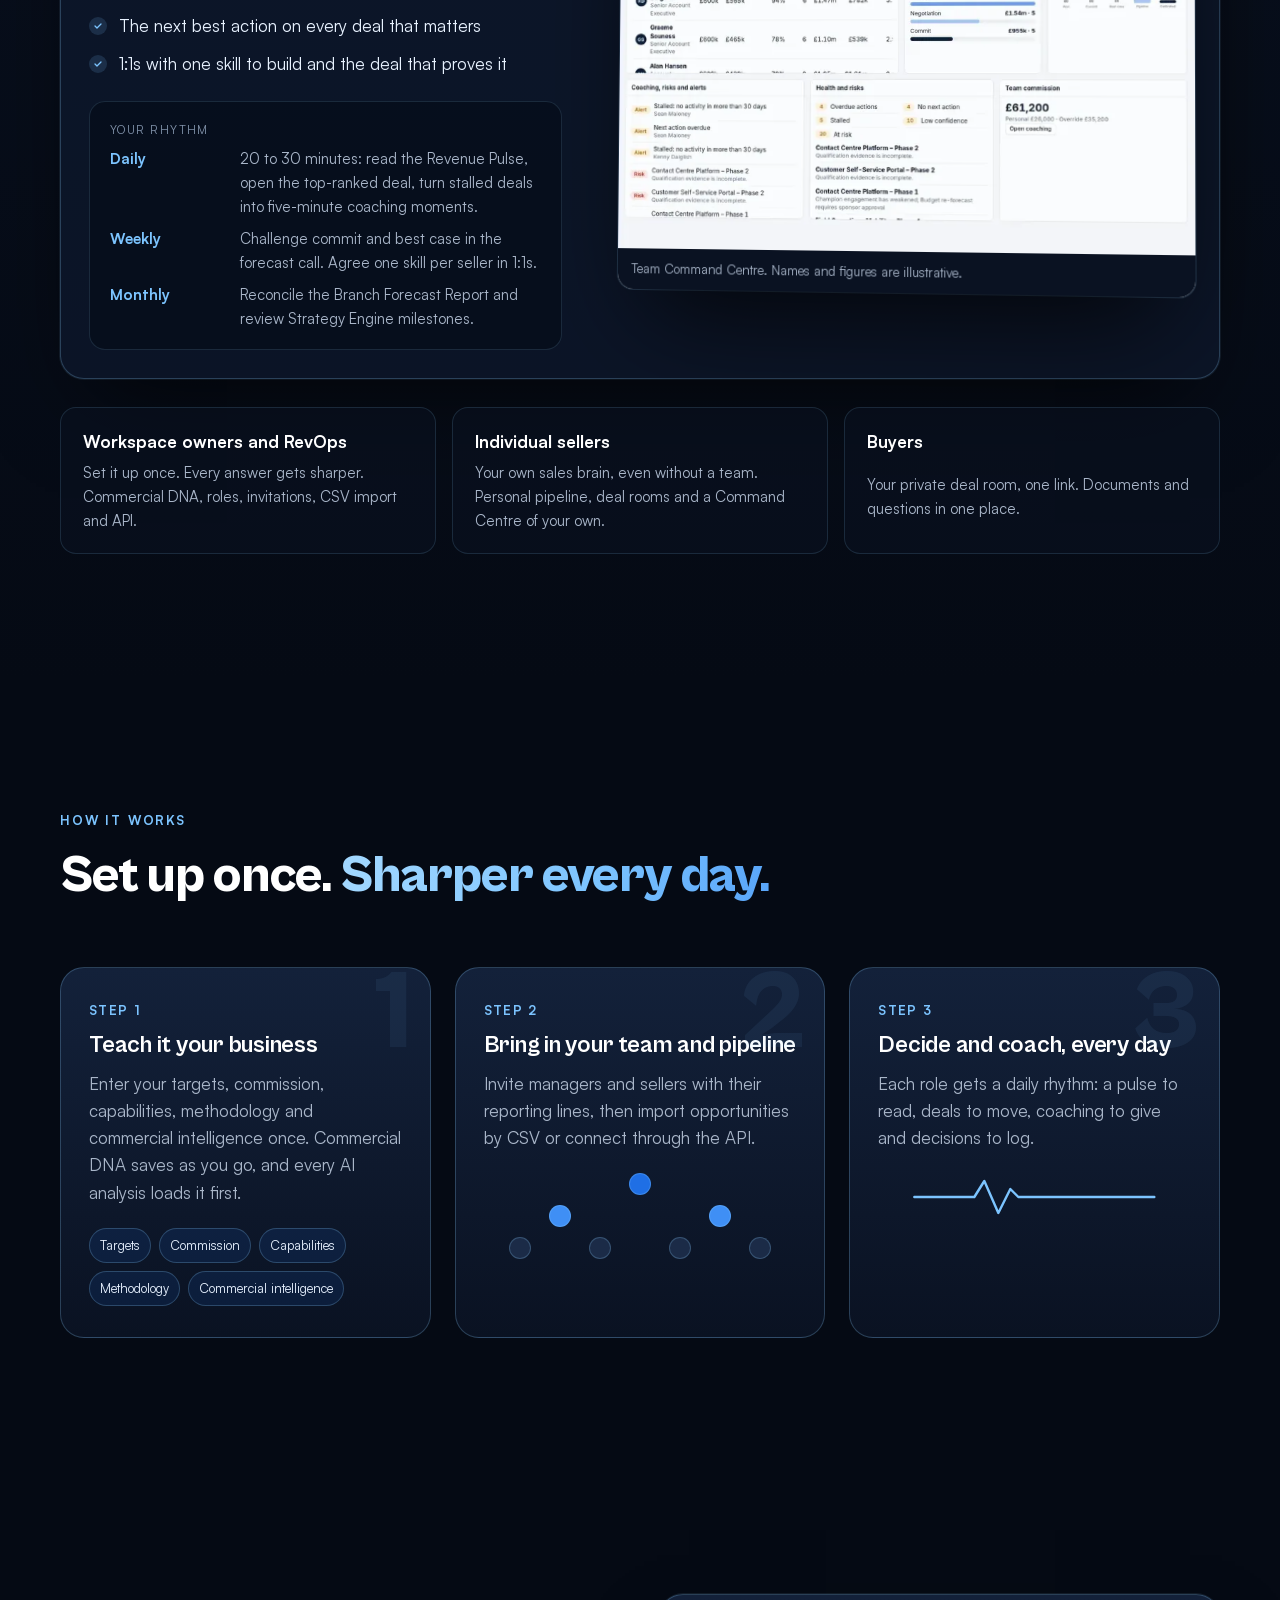
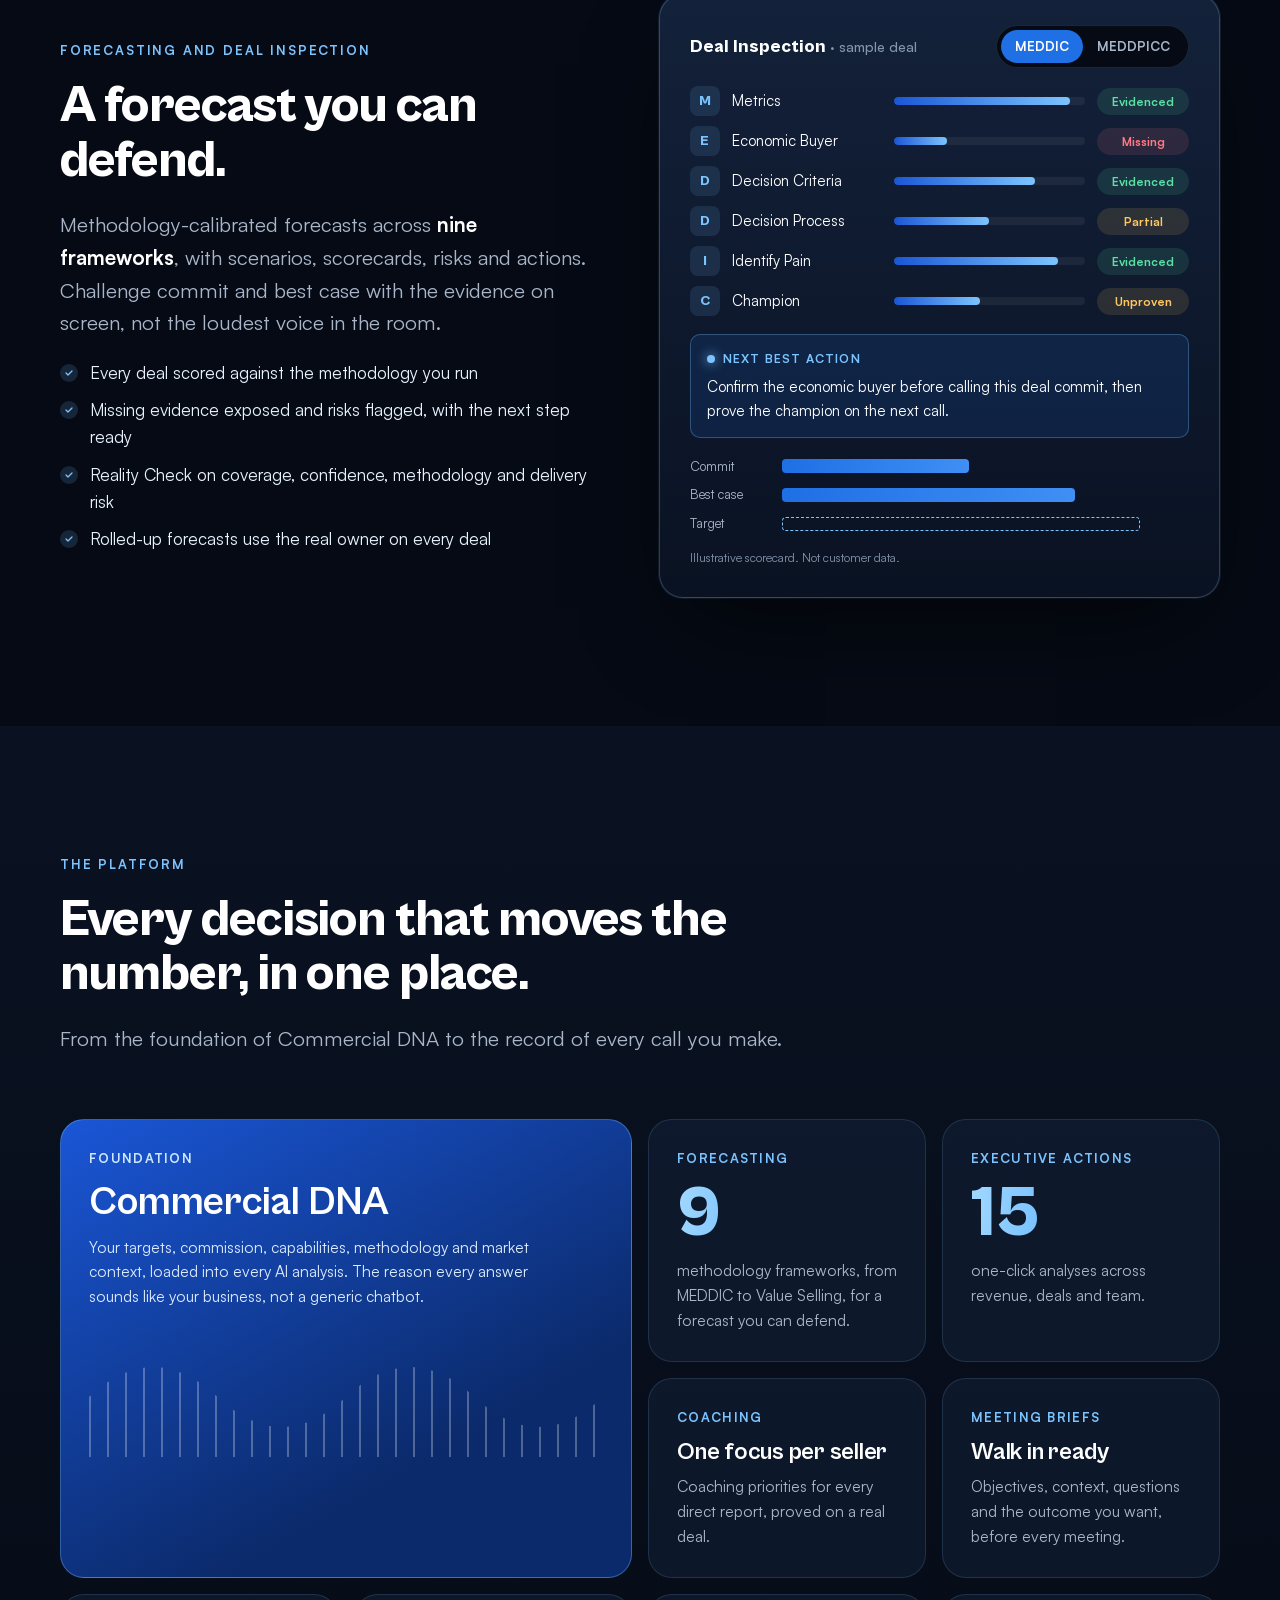
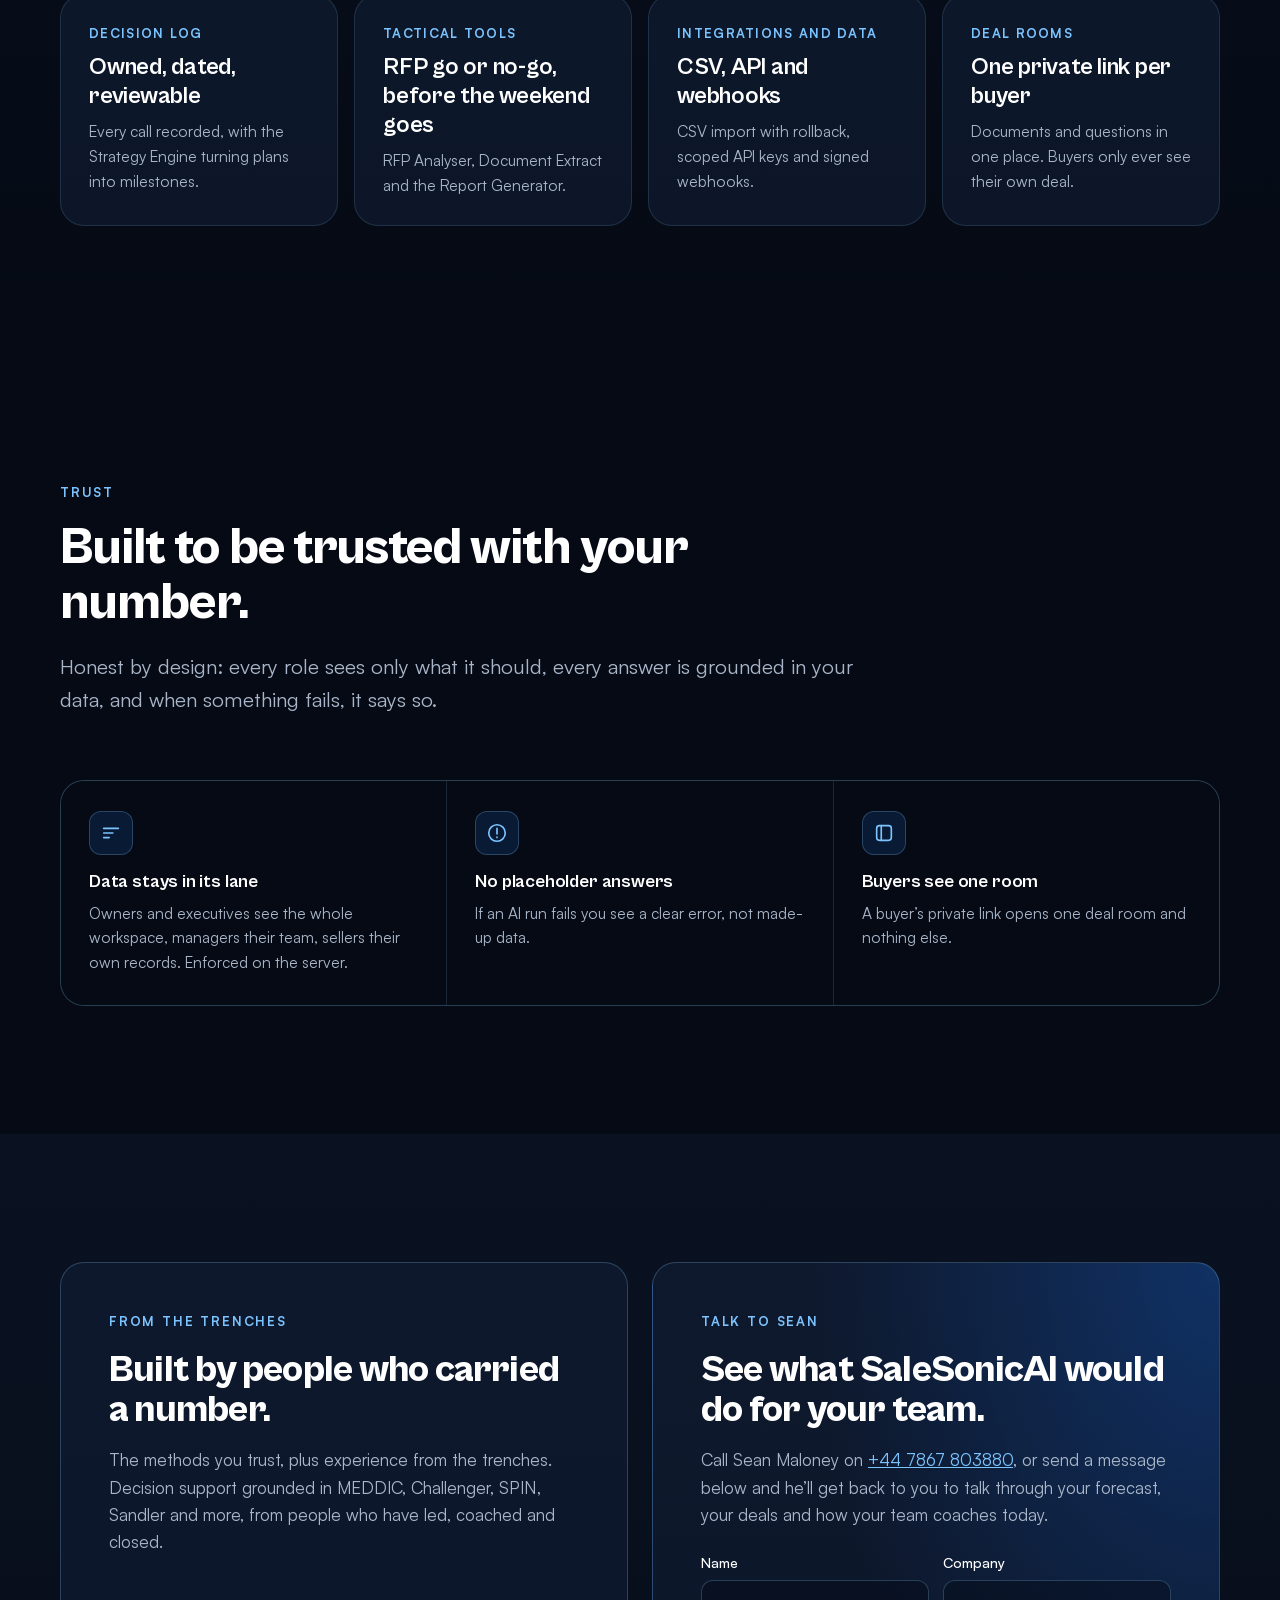
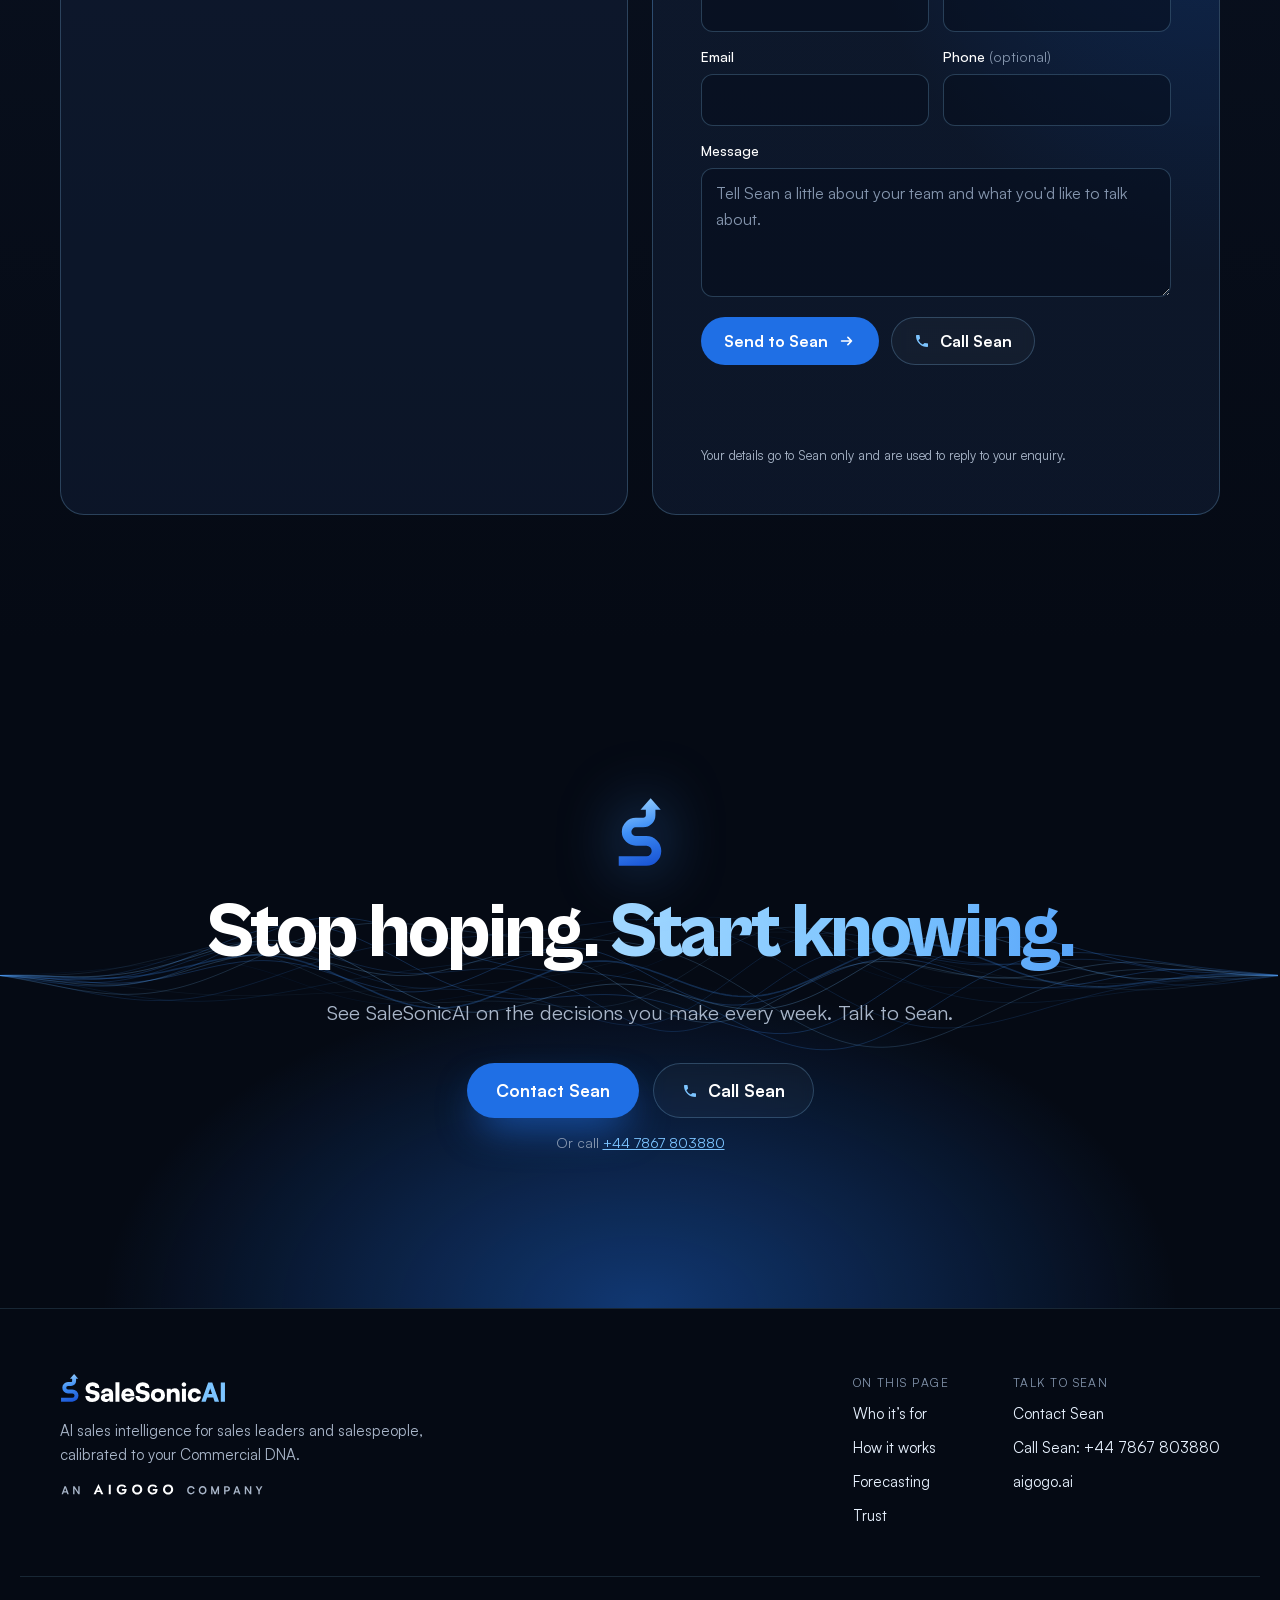
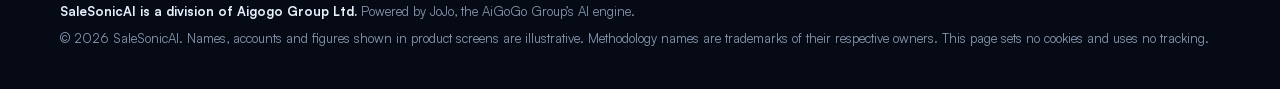
==== commit 38ec0db6: "Replace Bookings CTAs with Contact Sean form (FormSubmit) + Call Sean; add thanks page" ====
--- a/index.html
+++ b/index.html
@@ -34,7 +34,7 @@
     </nav>
     <div class="hdr__cta">
       <a class="btn btn--ghost btn--sm hide-s" href="tel:+447867803880">Call Sean</a>
-      <a class="btn btn--primary btn--sm" href="https://bookings.cloud.microsoft/book/Salesonic@aigogo.ai/?utm_source=salesonicai.com&amp;utm_medium=landing&amp;utm_campaign=awareness&amp;utm_content=nav" target="_blank" rel="noopener">Book with Sean<span class="sr"> (opens in a new tab)</span></a>
+      <a class="btn btn--primary btn--sm" href="#contact">Contact Sean</a>
     </div>
   </div>
 </header>
@@ -52,7 +52,7 @@
       <h1 id="hero-h" class="hero__h"><span class="line"><span>Know what’s real.</span></span><span class="line"><span class="grad">Know what’s next.</span></span></h1>
       <p class="lead">SaleSonicAI learns your <strong>Commercial DNA</strong> once, then calibrates every forecast, deal review and coaching conversation to how your business actually sells.</p>
       <div class="hero__cta">
-        <a class="btn btn--primary btn--lg btn--glow" href="https://bookings.cloud.microsoft/book/Salesonic@aigogo.ai/?utm_source=salesonicai.com&amp;utm_medium=landing&amp;utm_campaign=awareness&amp;utm_content=hero" target="_blank" rel="noopener">Book an appointment with Sean <svg aria-hidden="true" viewBox="0 0 20 20"><path d="M4 10h11m-4-4 4 4-4 4" fill="none" stroke="currentColor" stroke-width="1.8" stroke-linecap="round" stroke-linejoin="round"/></svg><span class="sr"> (opens in a new tab)</span></a>
+        <a class="btn btn--primary btn--lg btn--glow" href="#contact">Contact Sean <svg aria-hidden="true" viewBox="0 0 20 20"><path d="M4 10h11m-4-4 4 4-4 4" fill="none" stroke="currentColor" stroke-width="1.8" stroke-linecap="round" stroke-linejoin="round"/></svg></a>
         <a class="btn btn--ghost btn--lg" href="tel:+447867803880"><span class="phone" aria-hidden="true"></span>Call Sean</a>
       </div>
       <p class="micro">Talk to Sean Maloney about your team: <a href="tel:+447867803880">+44 7867 803880</a></p>
@@ -298,14 +298,32 @@
       <h2>Built by people who carried a number.</h2>
       <p>The methods you trust, plus experience from the trenches. Decision support grounded in MEDDIC, Challenger, SPIN, Sandler and more, from people who have led, coached and closed.</p>
     </div>
-    <div class="founding__b reveal">
+    <div class="founding__b reveal" id="contact">
       <p class="eyebrow">Talk to Sean</p>
       <h2 id="fd-h">See what SaleSonicAI would do for your team.</h2>
-      <p>Book a time with Sean Maloney, or call him directly, to talk through your forecast, your deals and how your team coaches today.</p>
-      <div class="hero__cta">
-        <a class="btn btn--primary" href="https://bookings.cloud.microsoft/book/Salesonic@aigogo.ai/?utm_source=salesonicai.com&amp;utm_medium=landing&amp;utm_campaign=awareness&amp;utm_content=talk" target="_blank" rel="noopener">Book an appointment with Sean<span class="sr"> (opens in a new tab)</span></a>
-        <a class="btn btn--ghost" href="tel:+447867803880"><span class="phone" aria-hidden="true"></span>Call Sean</a>
-      </div>
+      <p>Call Sean Maloney on <a class="tel" href="tel:+447867803880">+44 7867 803880</a>, or send a message below and he’ll get back to you to talk through your forecast, your deals and how your team coaches today.</p>
+      <form class="cform" action="https://formsubmit.co/mike@aigogo.ai" method="POST" accept-charset="UTF-8" novalidate>
+        <input type="hidden" name="_subject" value="SaleSonicAI website enquiry">
+        <input type="hidden" name="_cc" value="sean.maloney@hotmail.co.uk">
+        <input type="hidden" name="_template" value="table">
+        <input type="hidden" name="_next" value="https://www.salesonicai.com/thanks.html">
+        <div class="cform__hp" aria-hidden="true"><label for="cf-hp">Leave this field empty</label><input id="cf-hp" type="text" name="_honey" tabindex="-1" autocomplete="off"></div>
+        <div class="cform__row">
+          <div class="cform__f"><label for="cf-name">Name</label><input id="cf-name" name="name" type="text" autocomplete="name" required maxlength="120"></div>
+          <div class="cform__f"><label for="cf-co">Company</label><input id="cf-co" name="company" type="text" autocomplete="organization" required maxlength="160"></div>
+        </div>
+        <div class="cform__row">
+          <div class="cform__f"><label for="cf-email">Email</label><input id="cf-email" name="email" type="email" autocomplete="email" required maxlength="200"></div>
+          <div class="cform__f"><label for="cf-tel">Phone <span>(optional)</span></label><input id="cf-tel" name="phone" type="tel" autocomplete="tel" maxlength="40"></div>
+        </div>
+        <div class="cform__f"><label for="cf-msg">Message</label><textarea id="cf-msg" name="message" rows="4" required maxlength="4000" placeholder="Tell Sean a little about your team and what you’d like to talk about."></textarea></div>
+        <div class="cform__foot">
+          <button class="btn btn--primary" type="submit">Send to Sean <svg aria-hidden="true" viewBox="0 0 20 20"><path d="M4 10h11m-4-4 4 4-4 4" fill="none" stroke="currentColor" stroke-width="1.8" stroke-linecap="round" stroke-linejoin="round"/></svg></button>
+          <a class="btn btn--ghost" href="tel:+447867803880"><span class="phone" aria-hidden="true"></span>Call Sean</a>
+        </div>
+        <p class="cform__status" role="status" aria-live="polite"></p>
+        <p class="cform__note">Your details go to Sean only and are used to reply to your enquiry.</p>
+      </form>
     </div>
   </div>
 </section>
@@ -318,7 +336,7 @@
     <h2 id="final-h">Stop hoping. <span class="grad">Start knowing.</span></h2>
     <p class="lead">See SaleSonicAI on the decisions you make every week. Talk to Sean.</p>
     <div class="hero__cta hero__cta--c">
-      <a class="btn btn--primary btn--lg btn--glow" href="https://bookings.cloud.microsoft/book/Salesonic@aigogo.ai/?utm_source=salesonicai.com&amp;utm_medium=landing&amp;utm_campaign=awareness&amp;utm_content=final" target="_blank" rel="noopener">Book an appointment with Sean<span class="sr"> (opens in a new tab)</span></a>
+      <a class="btn btn--primary btn--lg btn--glow" href="#contact">Contact Sean</a>
       <a class="btn btn--ghost btn--lg" href="tel:+447867803880"><span class="phone" aria-hidden="true"></span>Call Sean</a>
     </div>
     <p class="micro">Or call <a href="tel:+447867803880">+44 7867 803880</a></p>
@@ -335,7 +353,7 @@
     </div>
     <nav class="ftr__nav" aria-label="Footer">
       <div><p>On this page</p><a href="#roles">Who it’s for</a><a href="#how">How it works</a><a href="#forecast">Forecasting</a><a href="#trust">Trust</a></div>
-      <div><p>Talk to Sean</p><a href="https://bookings.cloud.microsoft/book/Salesonic@aigogo.ai/?utm_source=salesonicai.com&amp;utm_medium=landing&amp;utm_campaign=awareness&amp;utm_content=footer" target="_blank" rel="noopener">Book an appointment<span class="sr"> (opens in a new tab)</span></a><a href="tel:+447867803880">Call Sean: +44 7867 803880</a><a href="https://aigogo.ai/" target="_blank" rel="noopener">aigogo.ai<span class="sr"> (opens in a new tab)</span></a></div>
+      <div><p>Talk to Sean</p><a href="#contact">Contact Sean</a><a href="tel:+447867803880">Call Sean: +44 7867 803880</a><a href="https://aigogo.ai/" target="_blank" rel="noopener">aigogo.ai<span class="sr"> (opens in a new tab)</span></a></div>
     </nav>
   </div>
   <div class="container ftr__legal">
--- a/assets/wow.css
+++ b/assets/wow.css
@@ -307,3 +307,23 @@
 .trust__grid{grid-template-columns:repeat(3,1fr)}
 .micro a[href^="tel:"]{white-space:nowrap}
 .device img{width:100%}
+/* Contact form */
+.founding__b .tel{color:var(--c-sky);white-space:nowrap}
+.cform{margin-top:24px;display:grid;gap:14px}
+.cform__row{display:grid;grid-template-columns:1fr 1fr;gap:14px}
+.cform__f{display:grid;gap:6px}
+.cform label{font-size:.875rem;font-weight:500;color:#fff}
+.cform label span{color:var(--c-faint-d);font-weight:400}
+.cform input,.cform textarea{font:inherit;font-size:1rem;color:#fff;background:rgba(7,14,28,.55);border:1px solid var(--c-line-d2);border-radius:12px;padding:12px 14px;width:100%;transition:border-color .2s,box-shadow .2s}
+.cform textarea{resize:vertical;min-height:112px}
+.cform input::placeholder,.cform textarea::placeholder{color:var(--c-faint-d)}
+.cform input:focus-visible,.cform textarea:focus-visible{outline:none;border-color:var(--c-sky);box-shadow:0 0 0 3px rgba(124,196,255,.3)}
+.cform [aria-invalid=true]{border-color:#ff8a8a}
+.cform__hp{position:absolute!important;left:-10000px;width:1px;height:1px;overflow:hidden}
+.cform__foot{display:flex;flex-wrap:wrap;gap:12px;margin-top:6px}
+.founding .cform__foot .btn{margin-top:0}
+.cform button[disabled]{opacity:.6;cursor:progress}
+.founding .cform__status{margin-top:0;font-weight:500;color:#fff;min-height:1.2em}
+.cform__status.ok{color:#8ff0b8!important}.cform__status.err{color:#ff9d9d!important}
+.founding .cform__note{margin-top:0;font-size:.8125rem;color:var(--c-faint-d)}
+@media (max-width:560px){.cform__row{grid-template-columns:1fr}}
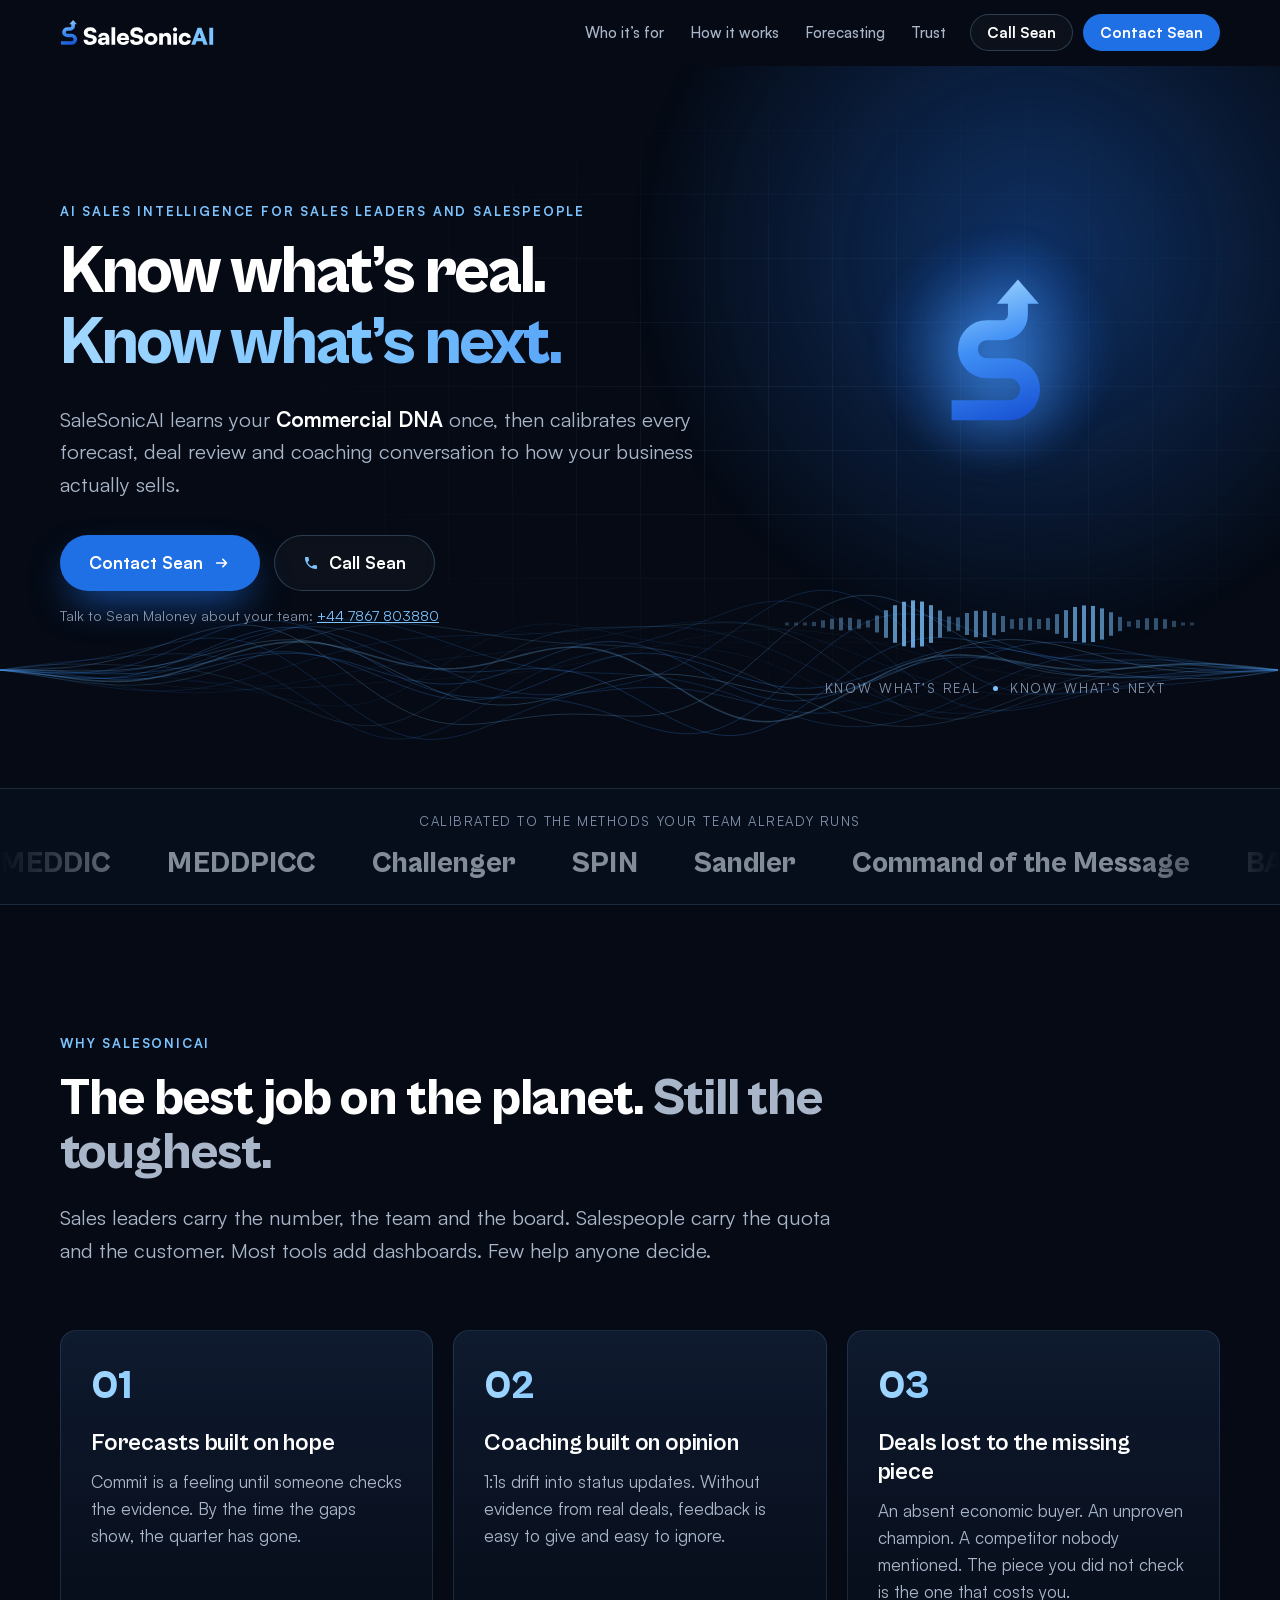
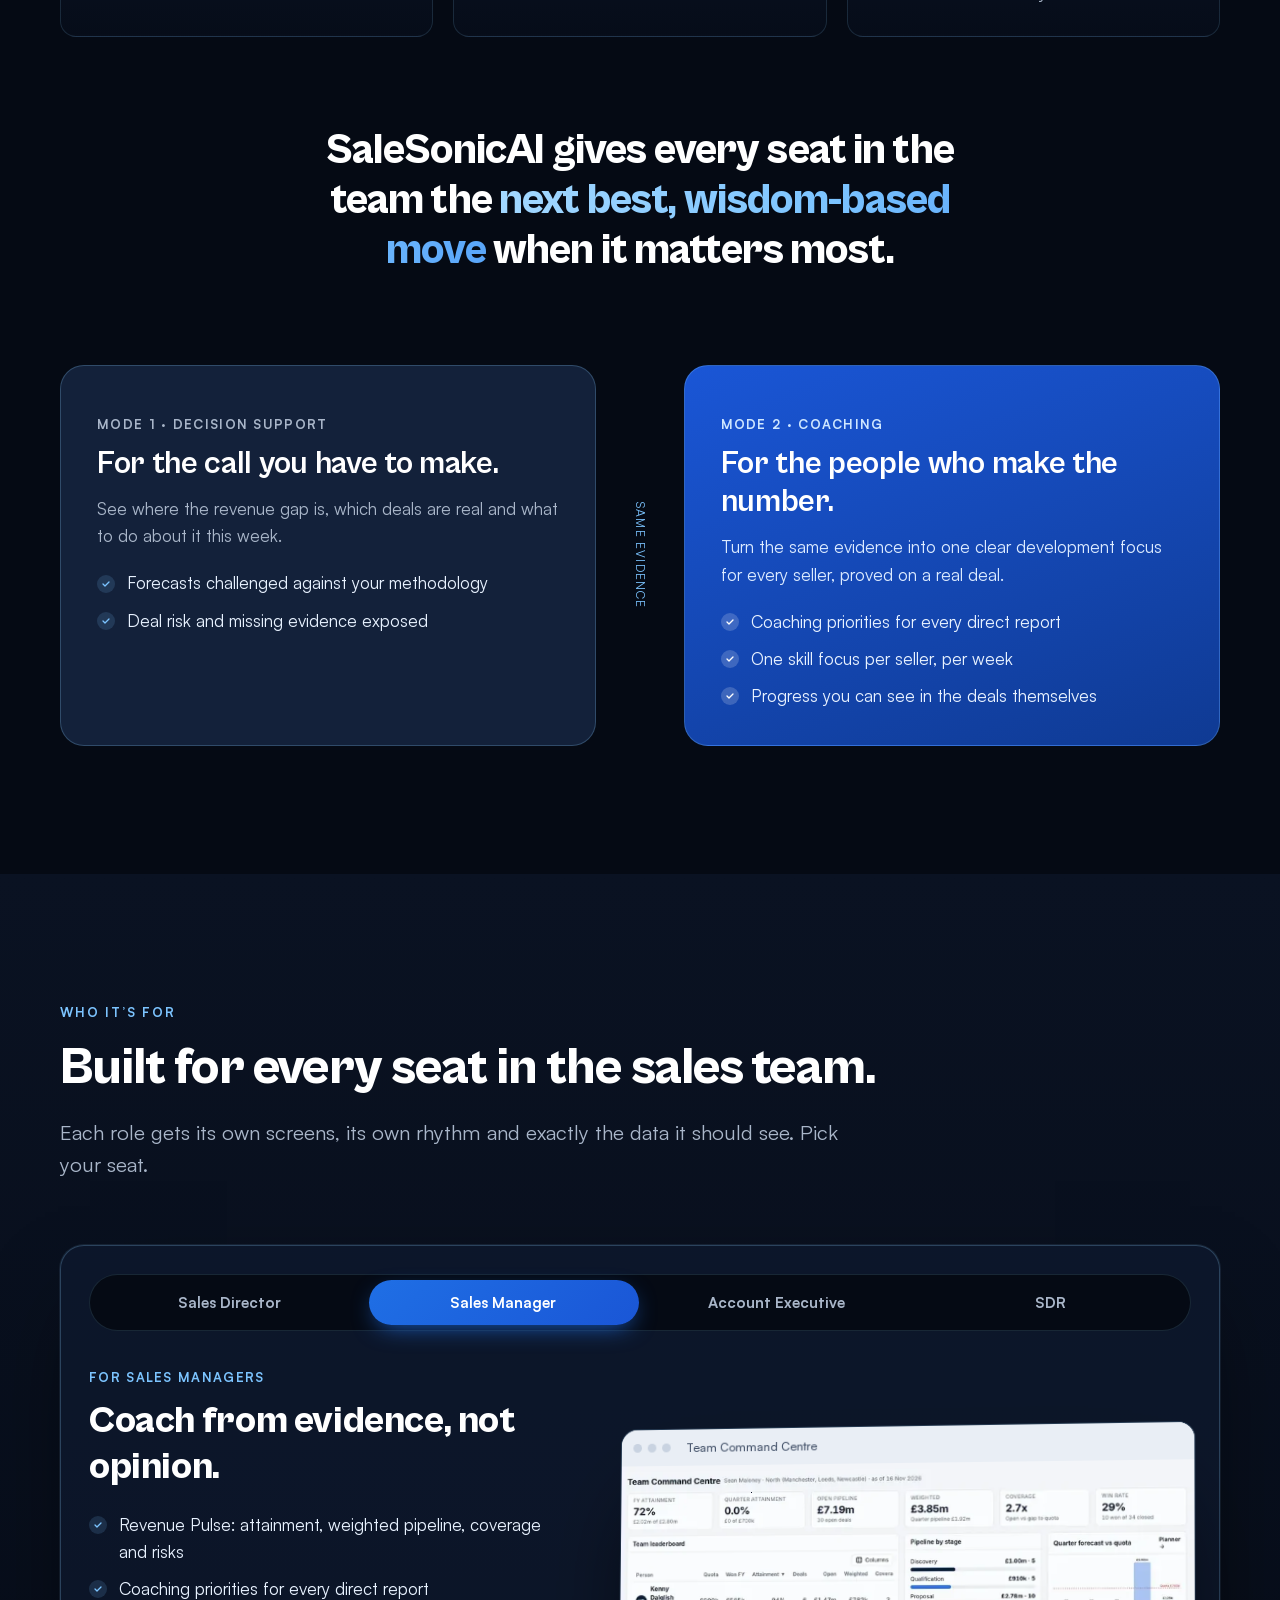
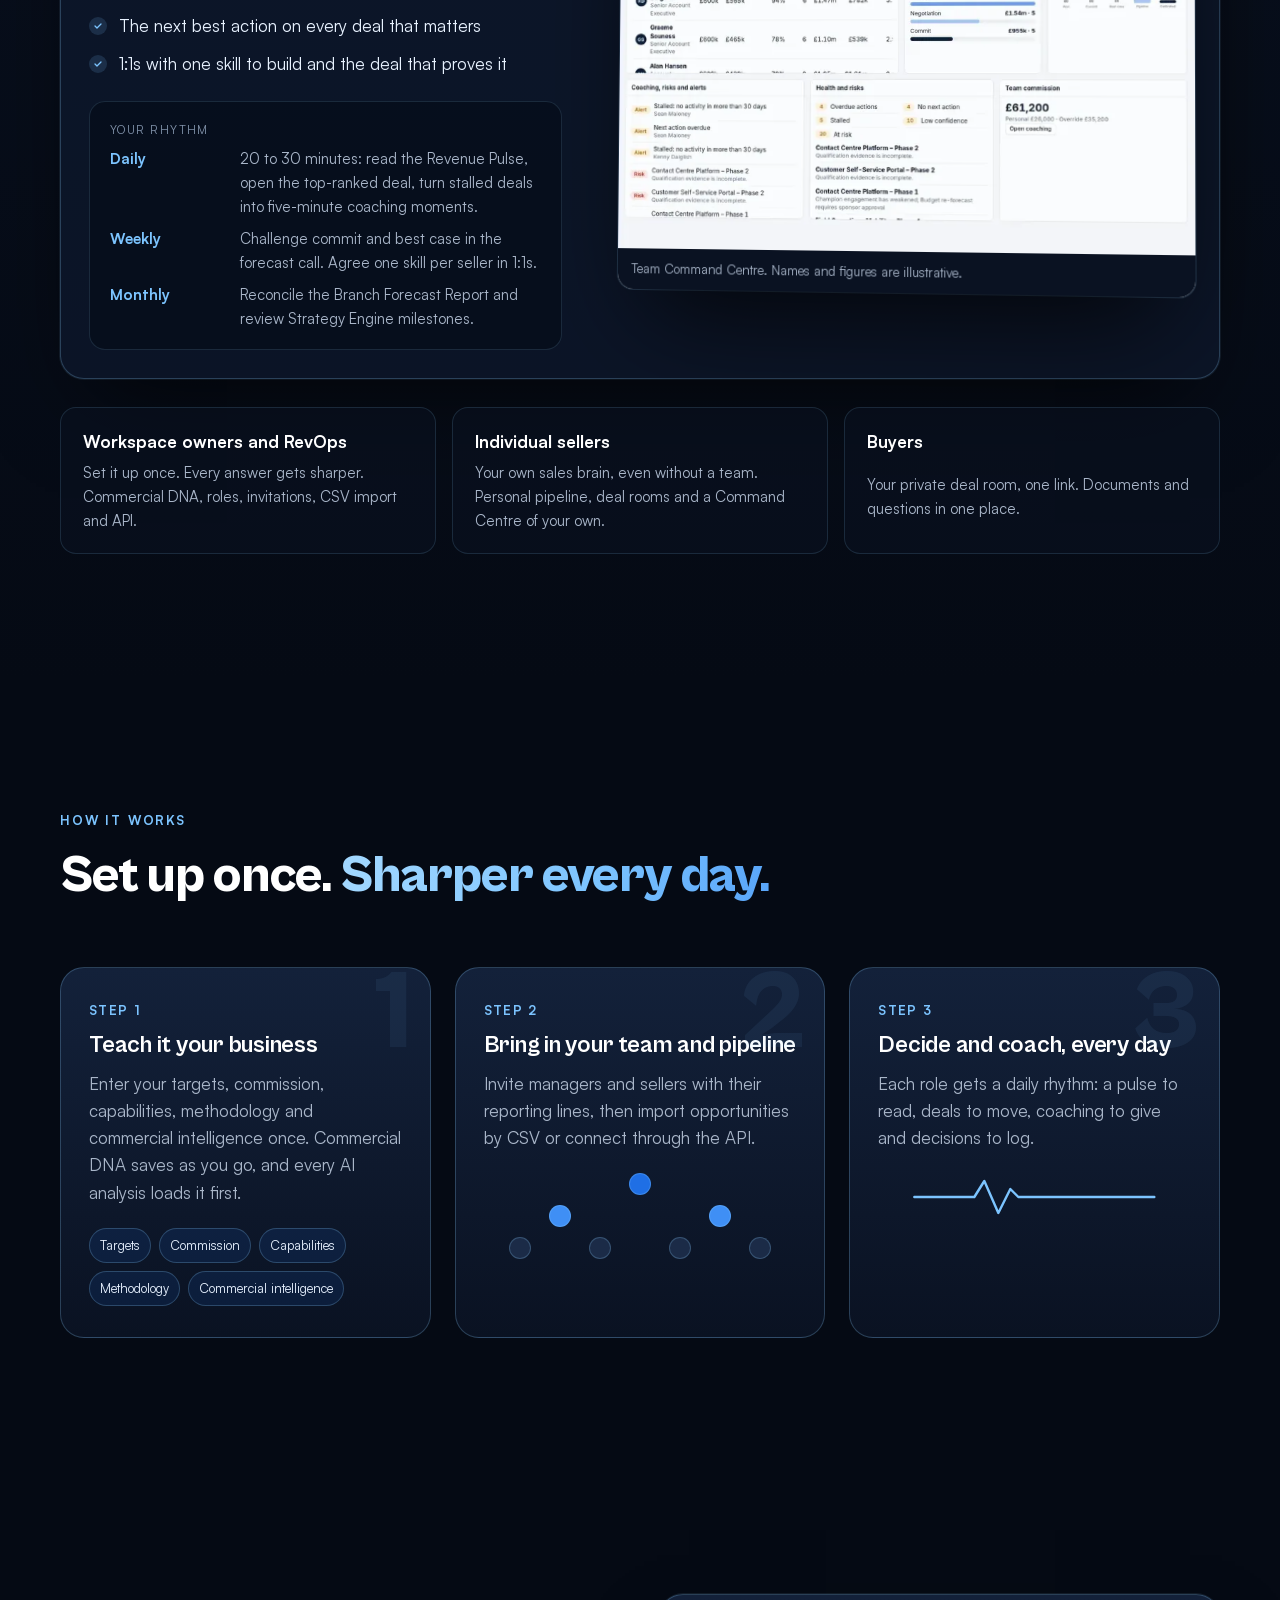
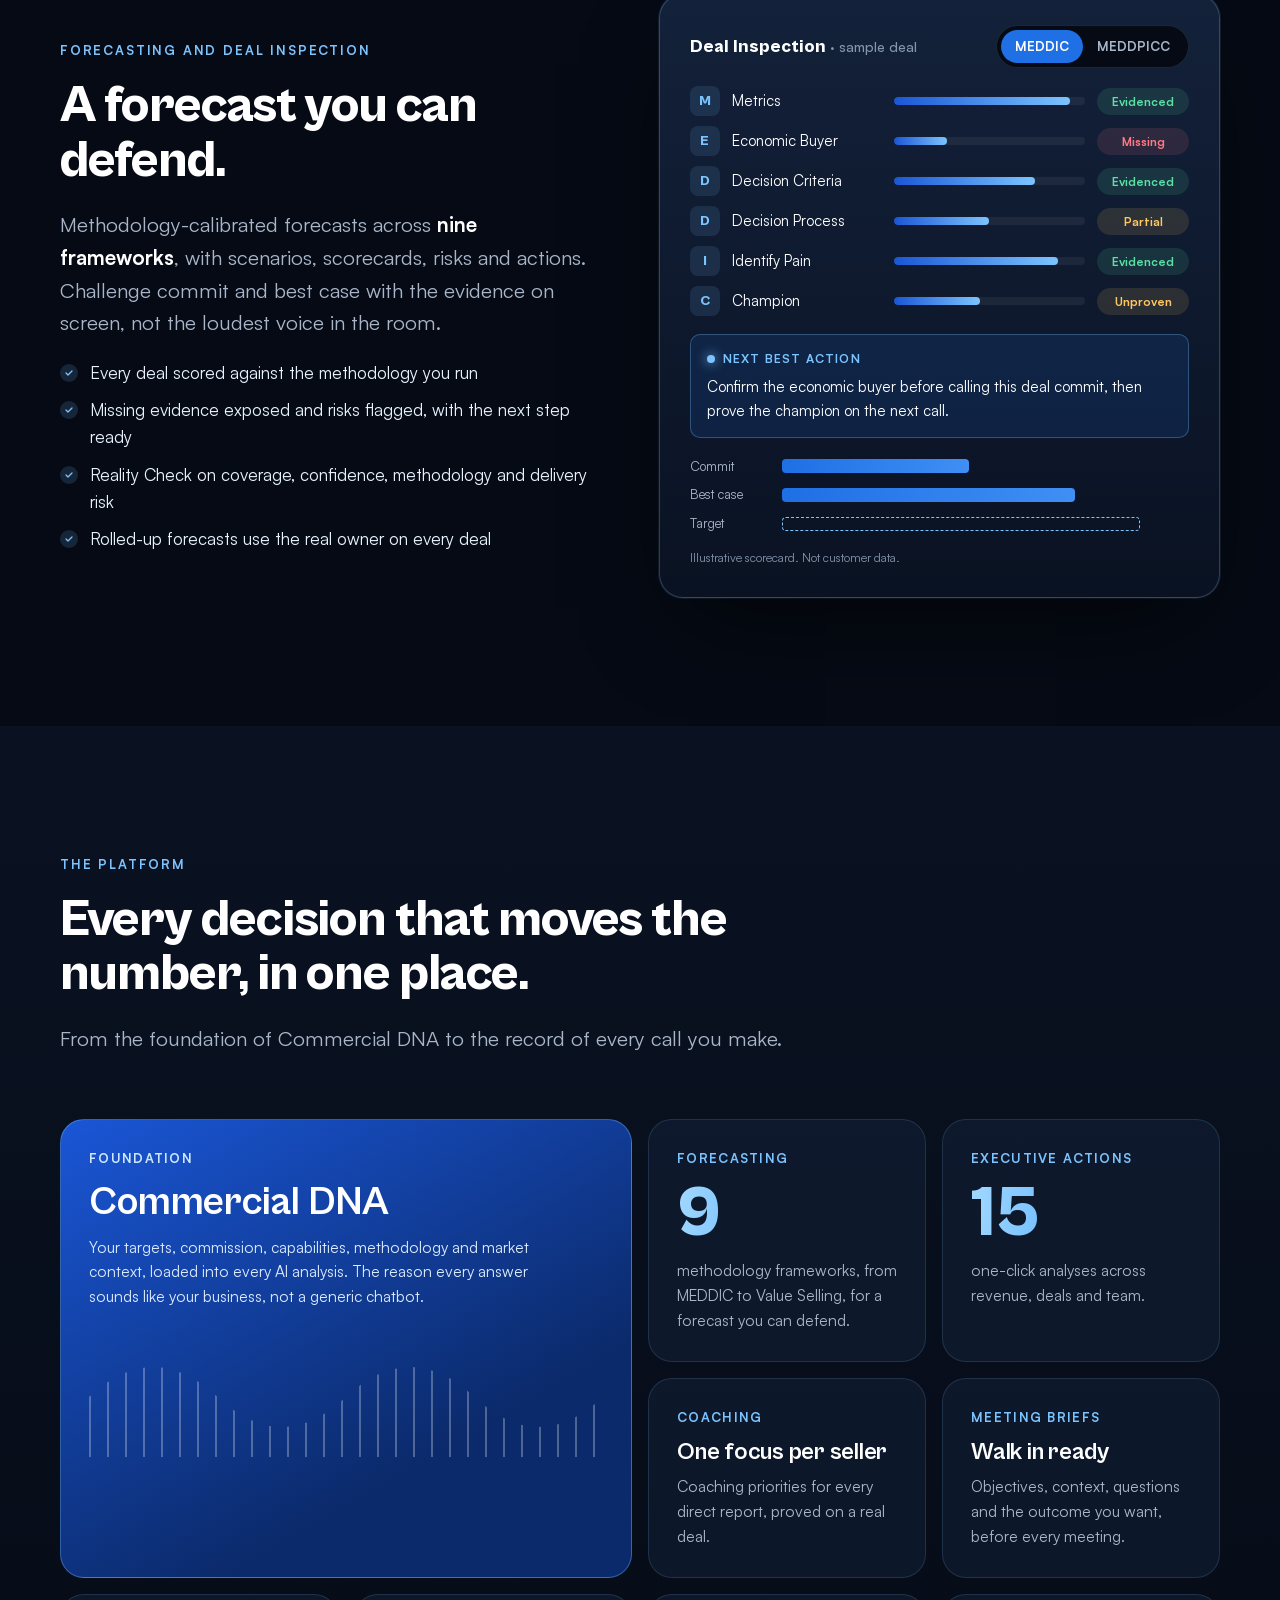
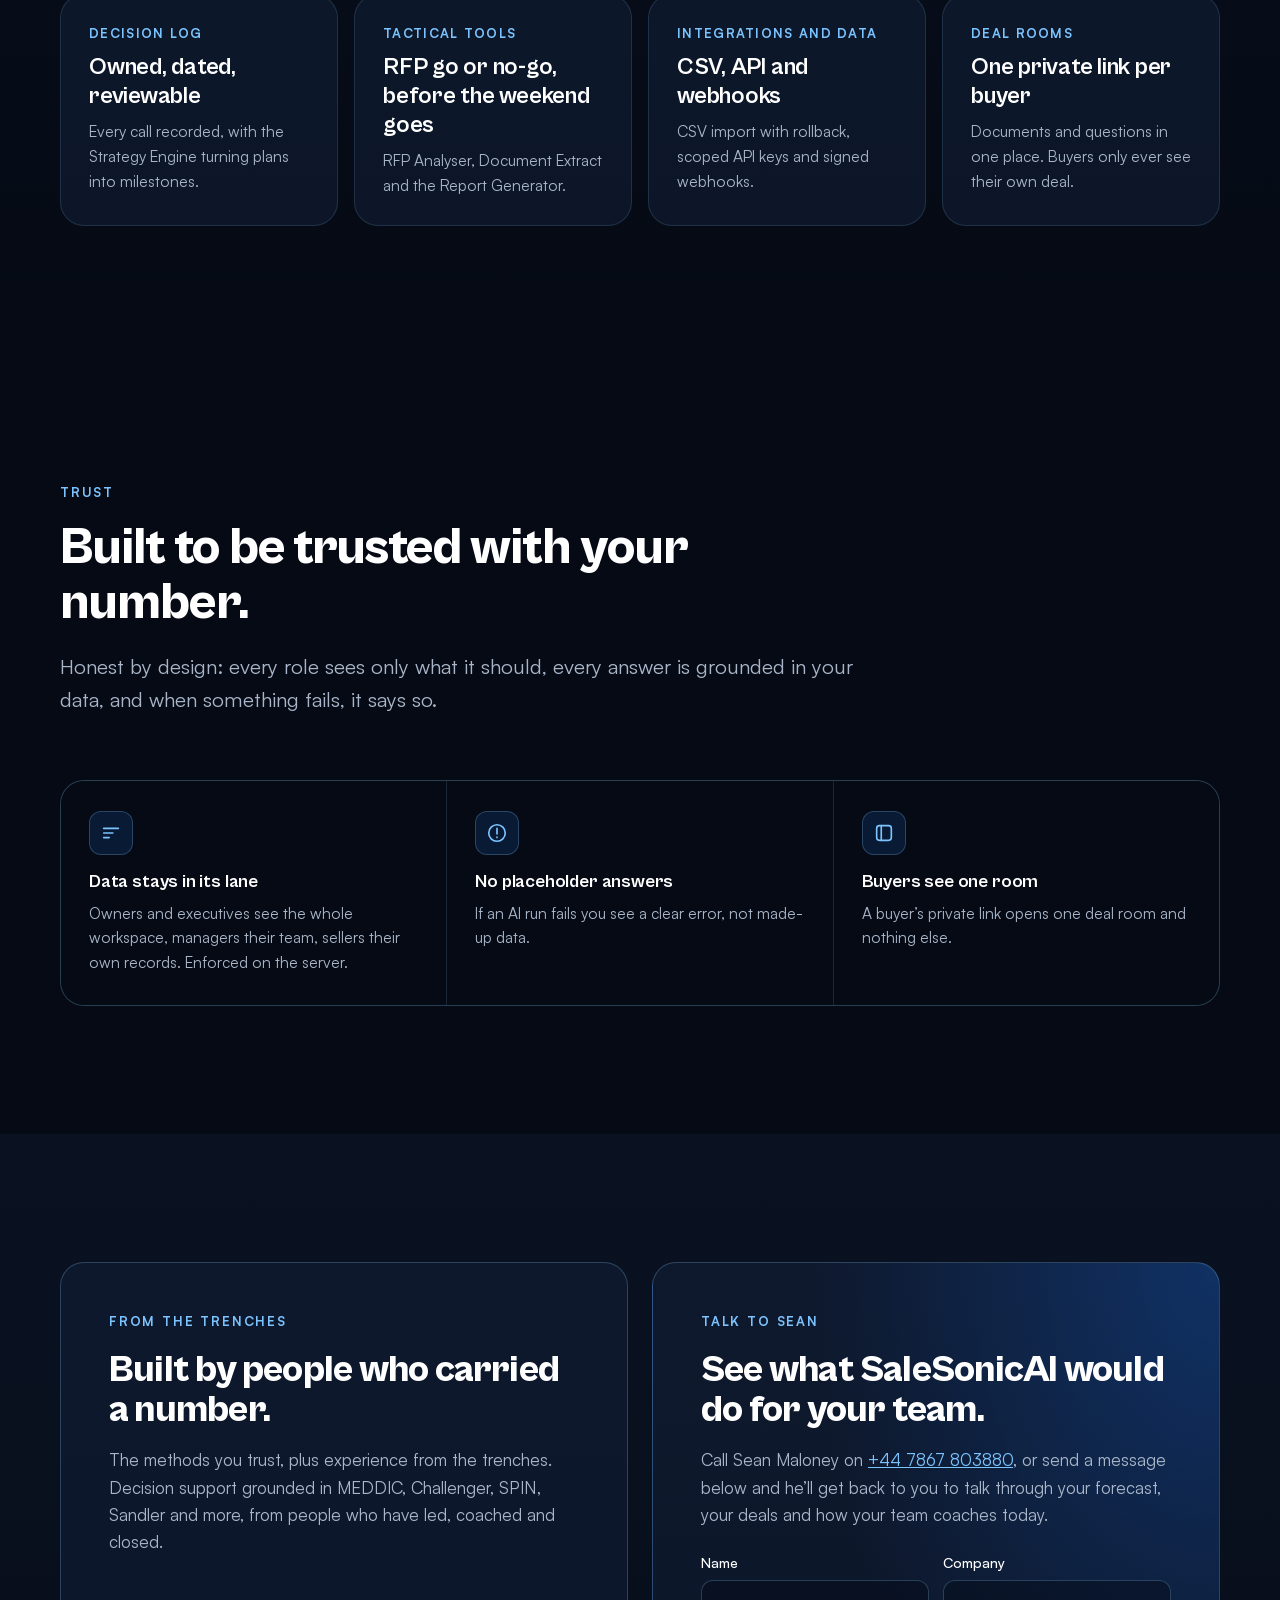
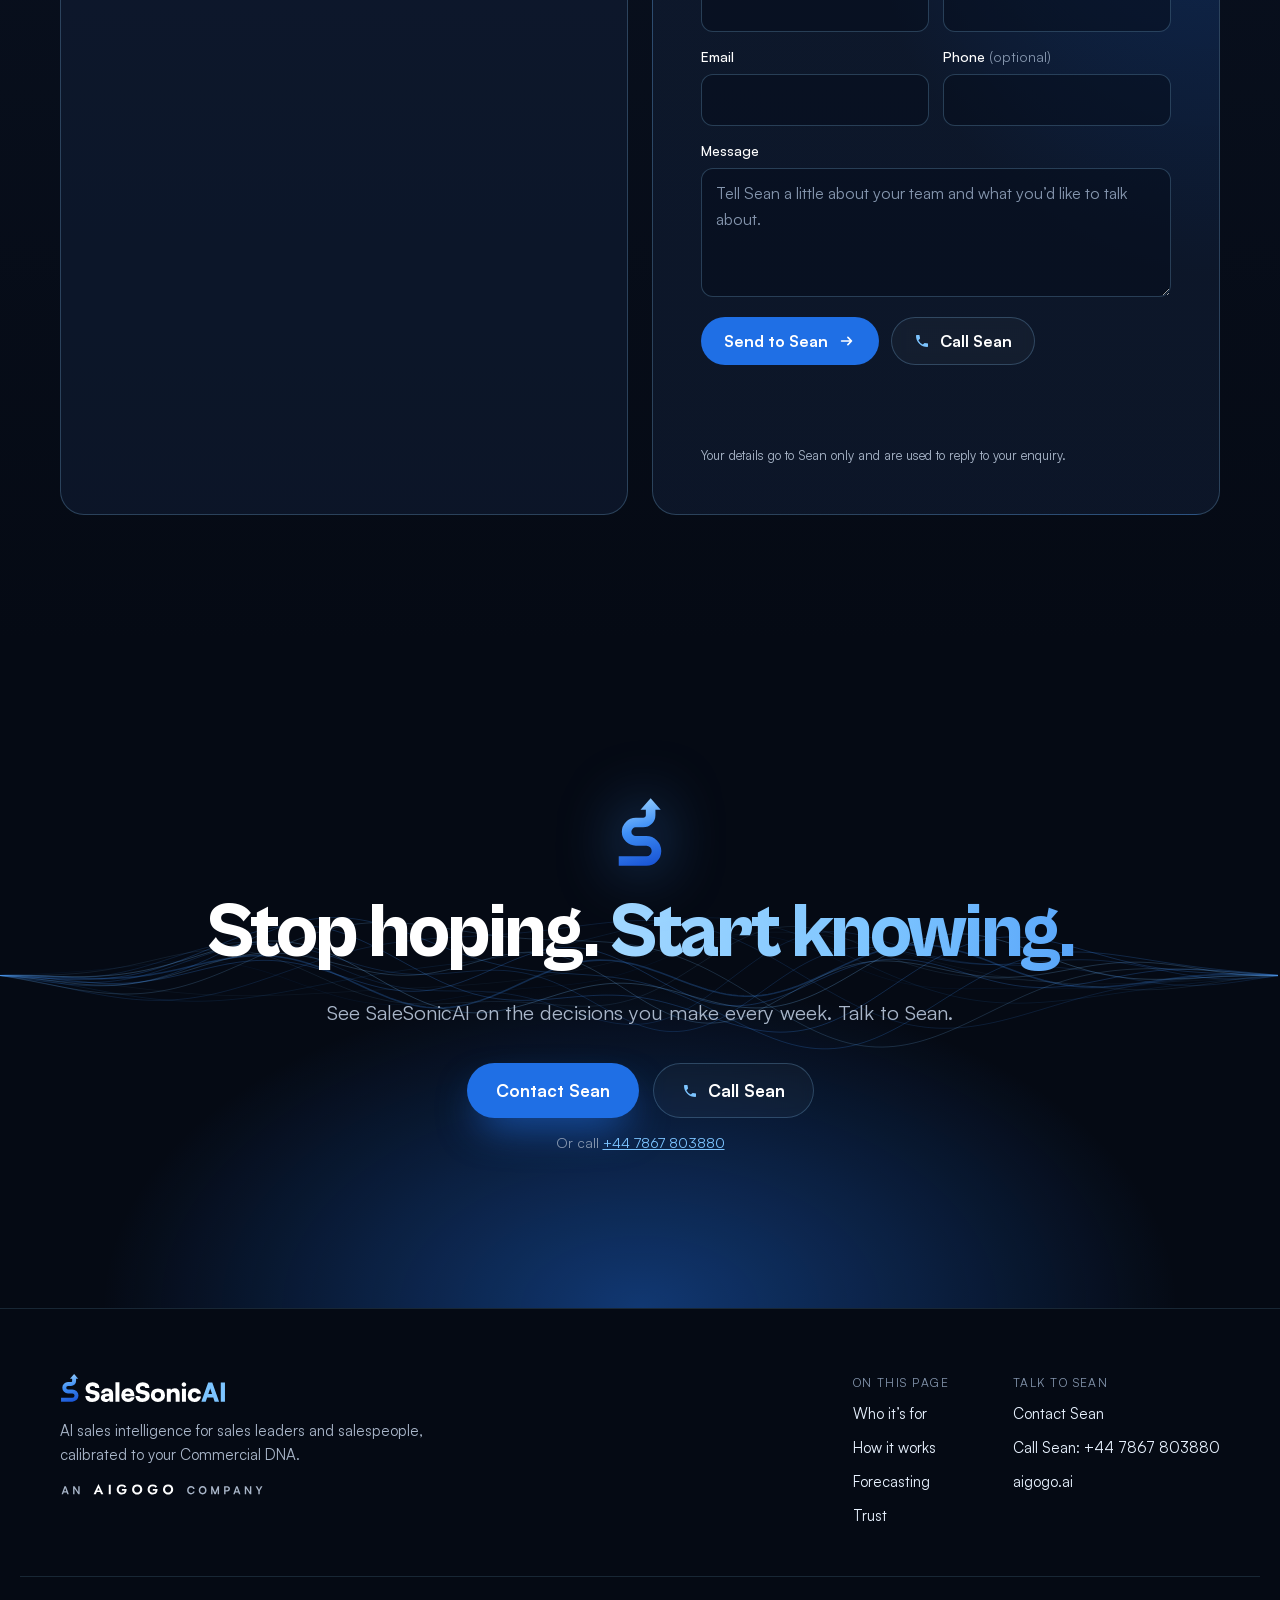
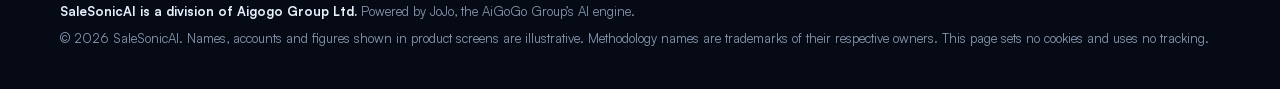
==== commit 334fce2f: "Contact form: use activated FormSubmit alias endpoint" ====
--- a/index.html
+++ b/index.html
@@ -2,6 +2,7 @@
 <html lang="en-GB" class="no-js">
 <head>
 <meta charset="utf-8">
+<meta name="referrer" content="strict-origin-when-cross-origin">
 <meta name="viewport" content="width=device-width, initial-scale=1">
 <title>SaleSonicAI | Know what’s real. Know what’s next.</title>
 <meta name="description" content="AI sales intelligence for sales leaders and salespeople. SaleSonicAI learns your Commercial DNA once, then calibrates every forecast, deal review and coaching conversation to how your business actually sells.">
@@ -302,7 +303,7 @@
       <p class="eyebrow">Talk to Sean</p>
       <h2 id="fd-h">See what SaleSonicAI would do for your team.</h2>
       <p>Call Sean Maloney on <a class="tel" href="tel:+447867803880">+44 7867 803880</a>, or send a message below and he’ll get back to you to talk through your forecast, your deals and how your team coaches today.</p>
-      <form class="cform" action="https://formsubmit.co/mike@aigogo.ai" method="POST" accept-charset="UTF-8" novalidate>
+      <form class="cform" action="https://formsubmit.co/a2ae8a9a298176734ac3762f48468d8e" method="POST" referrerpolicy="strict-origin-when-cross-origin" accept-charset="UTF-8" novalidate>
         <input type="hidden" name="_subject" value="SaleSonicAI website enquiry">
         <input type="hidden" name="_cc" value="sean.maloney@hotmail.co.uk">
         <input type="hidden" name="_template" value="table">
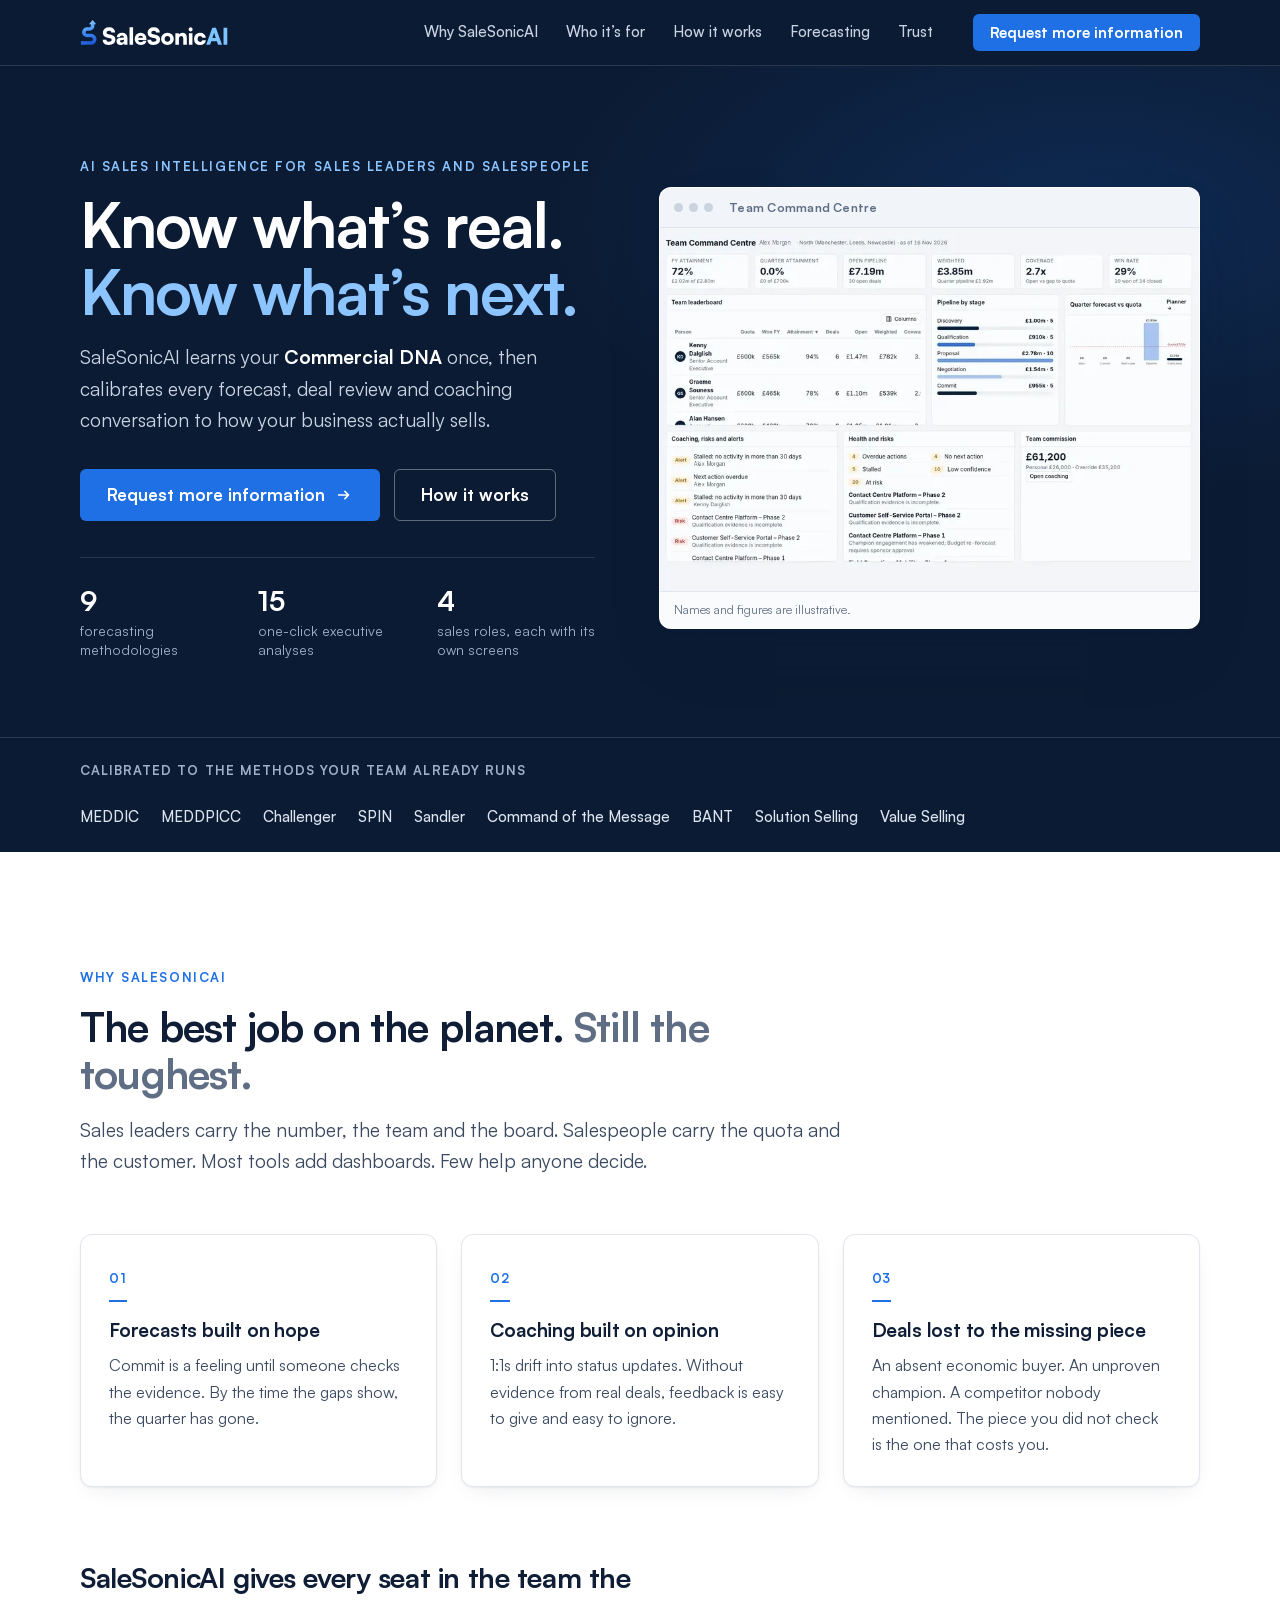
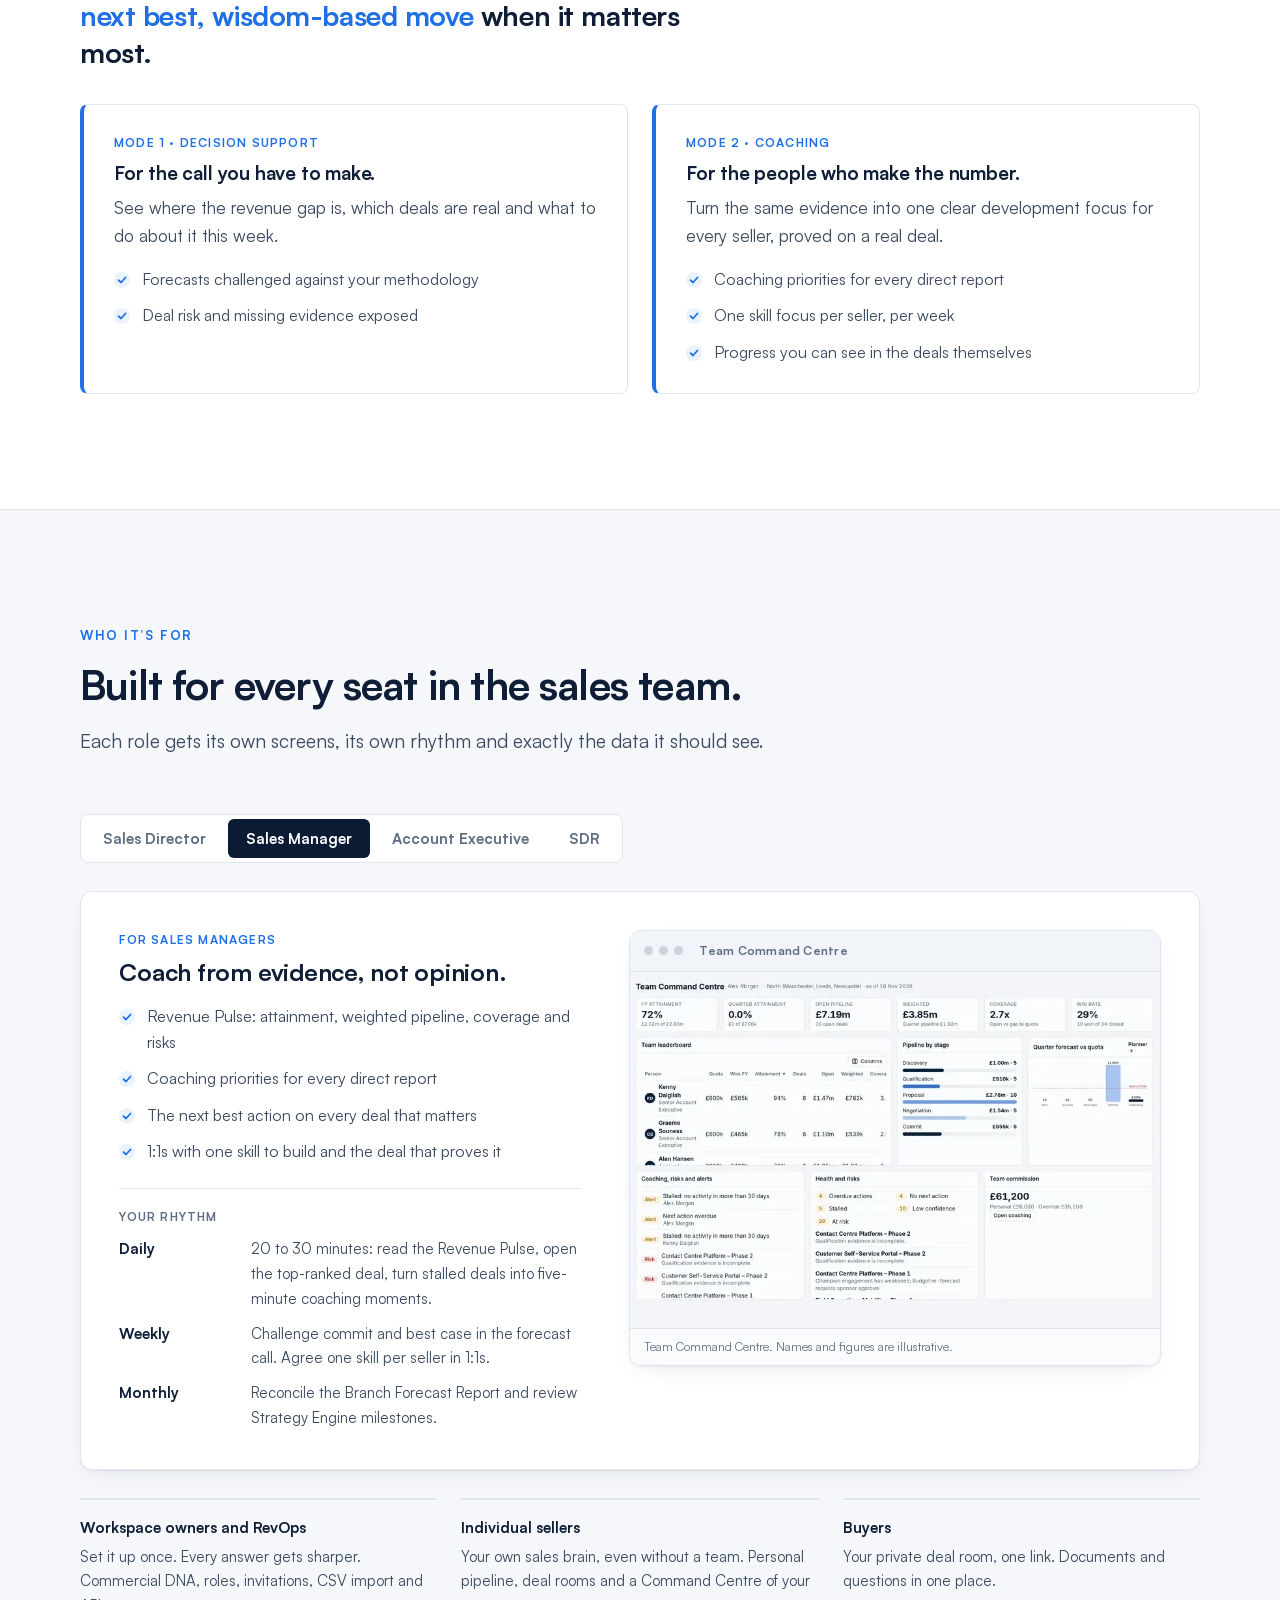
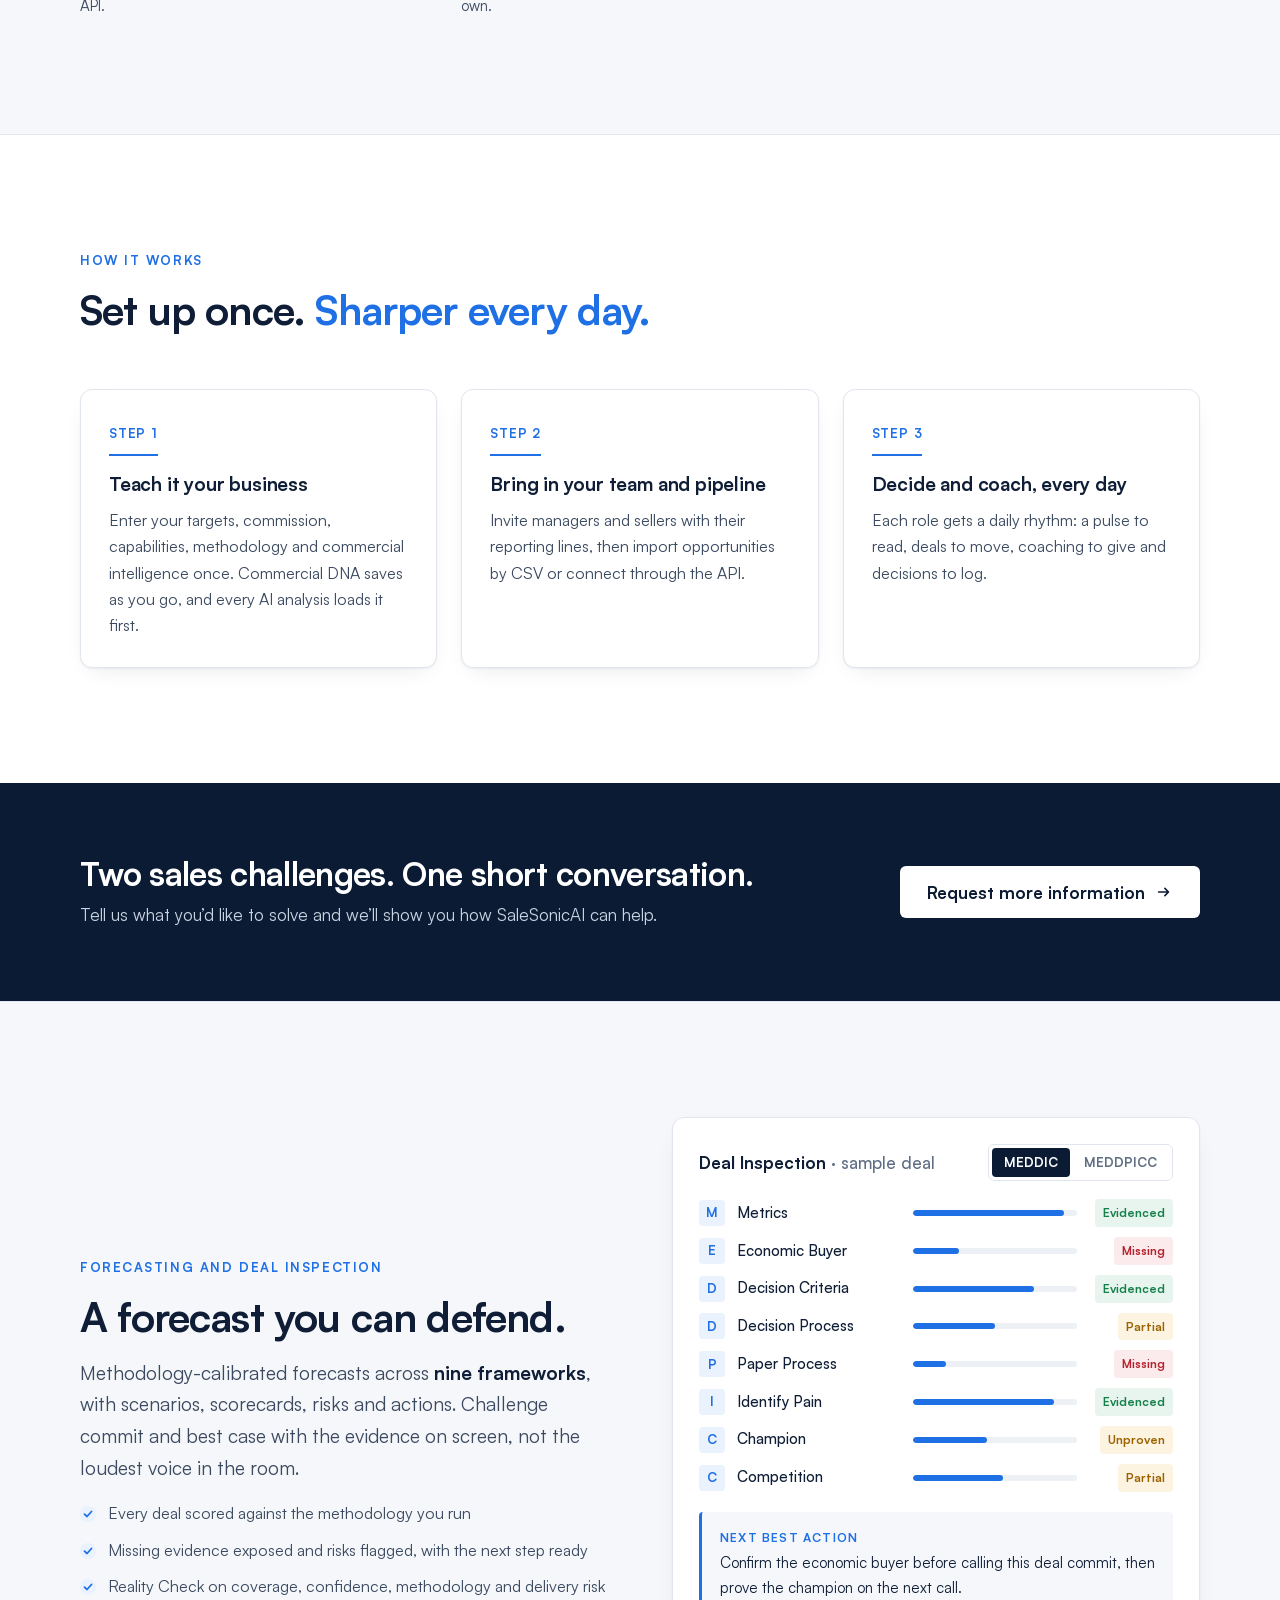
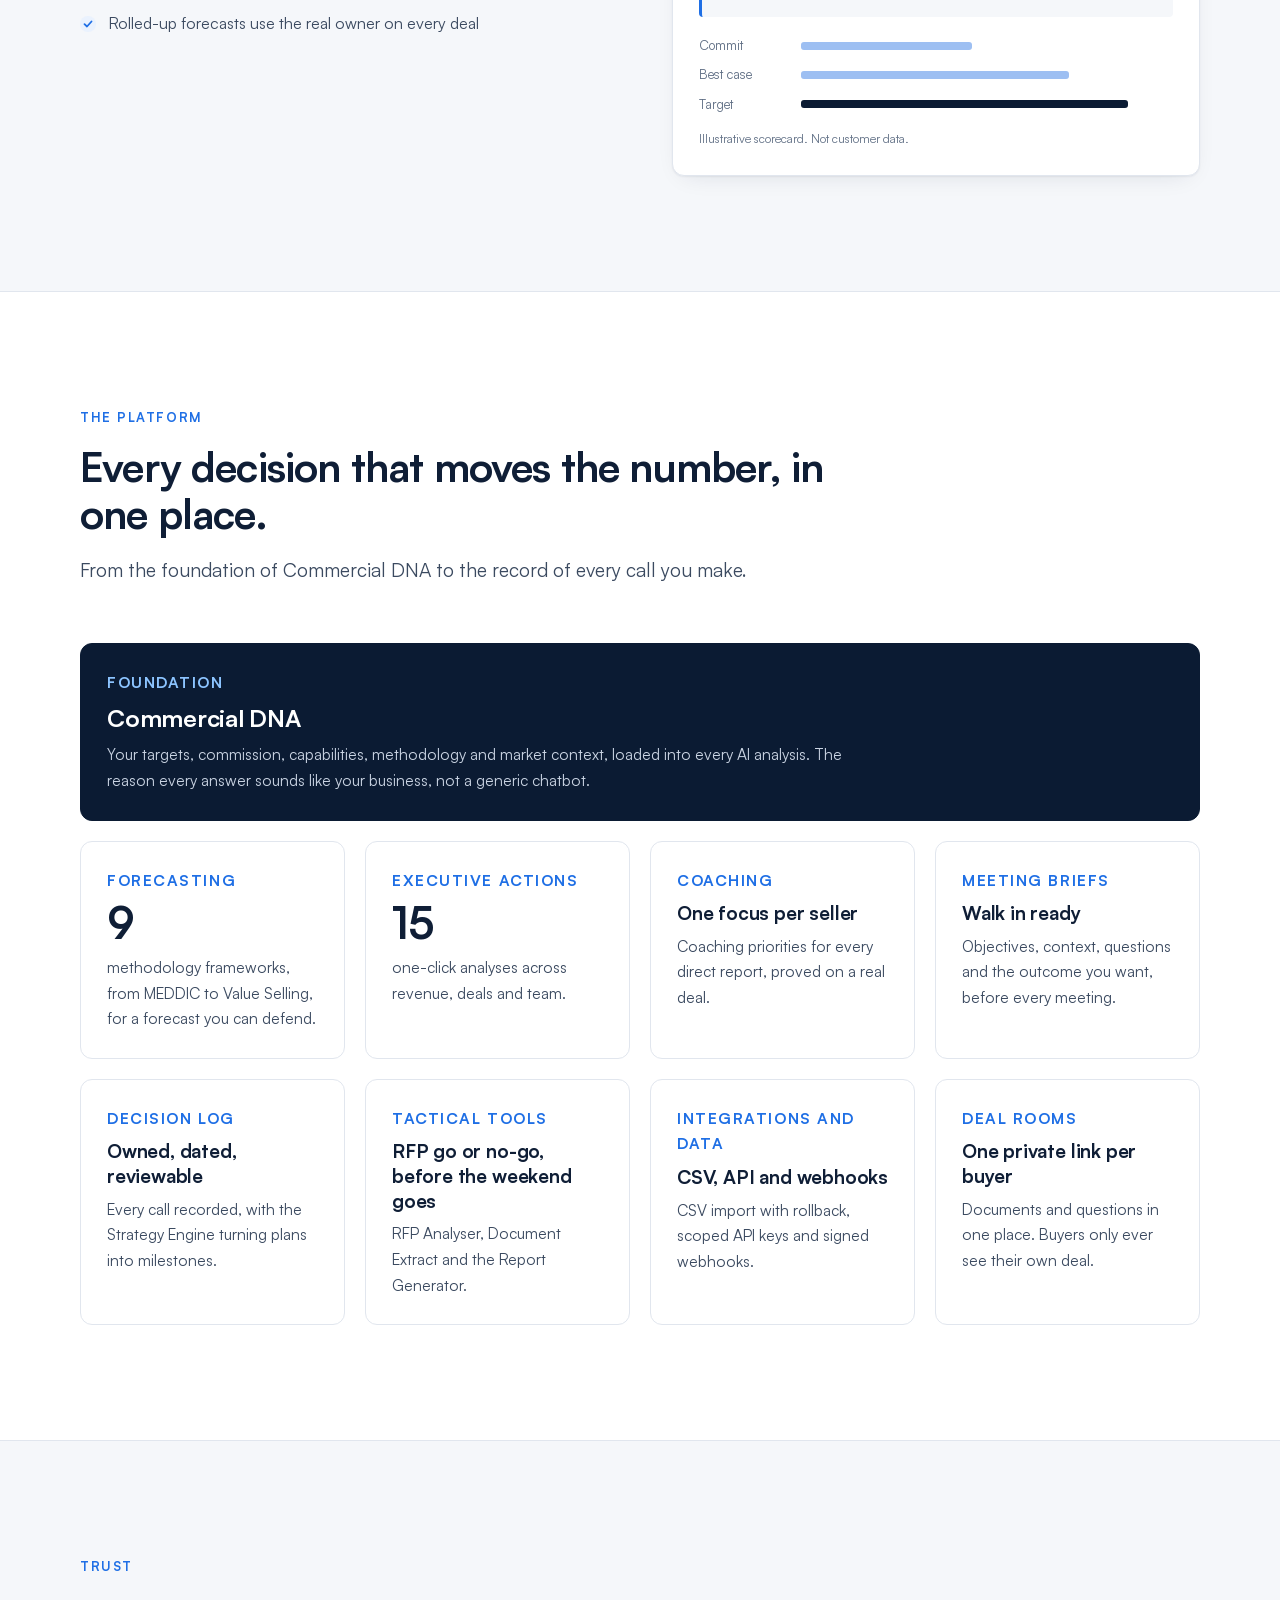
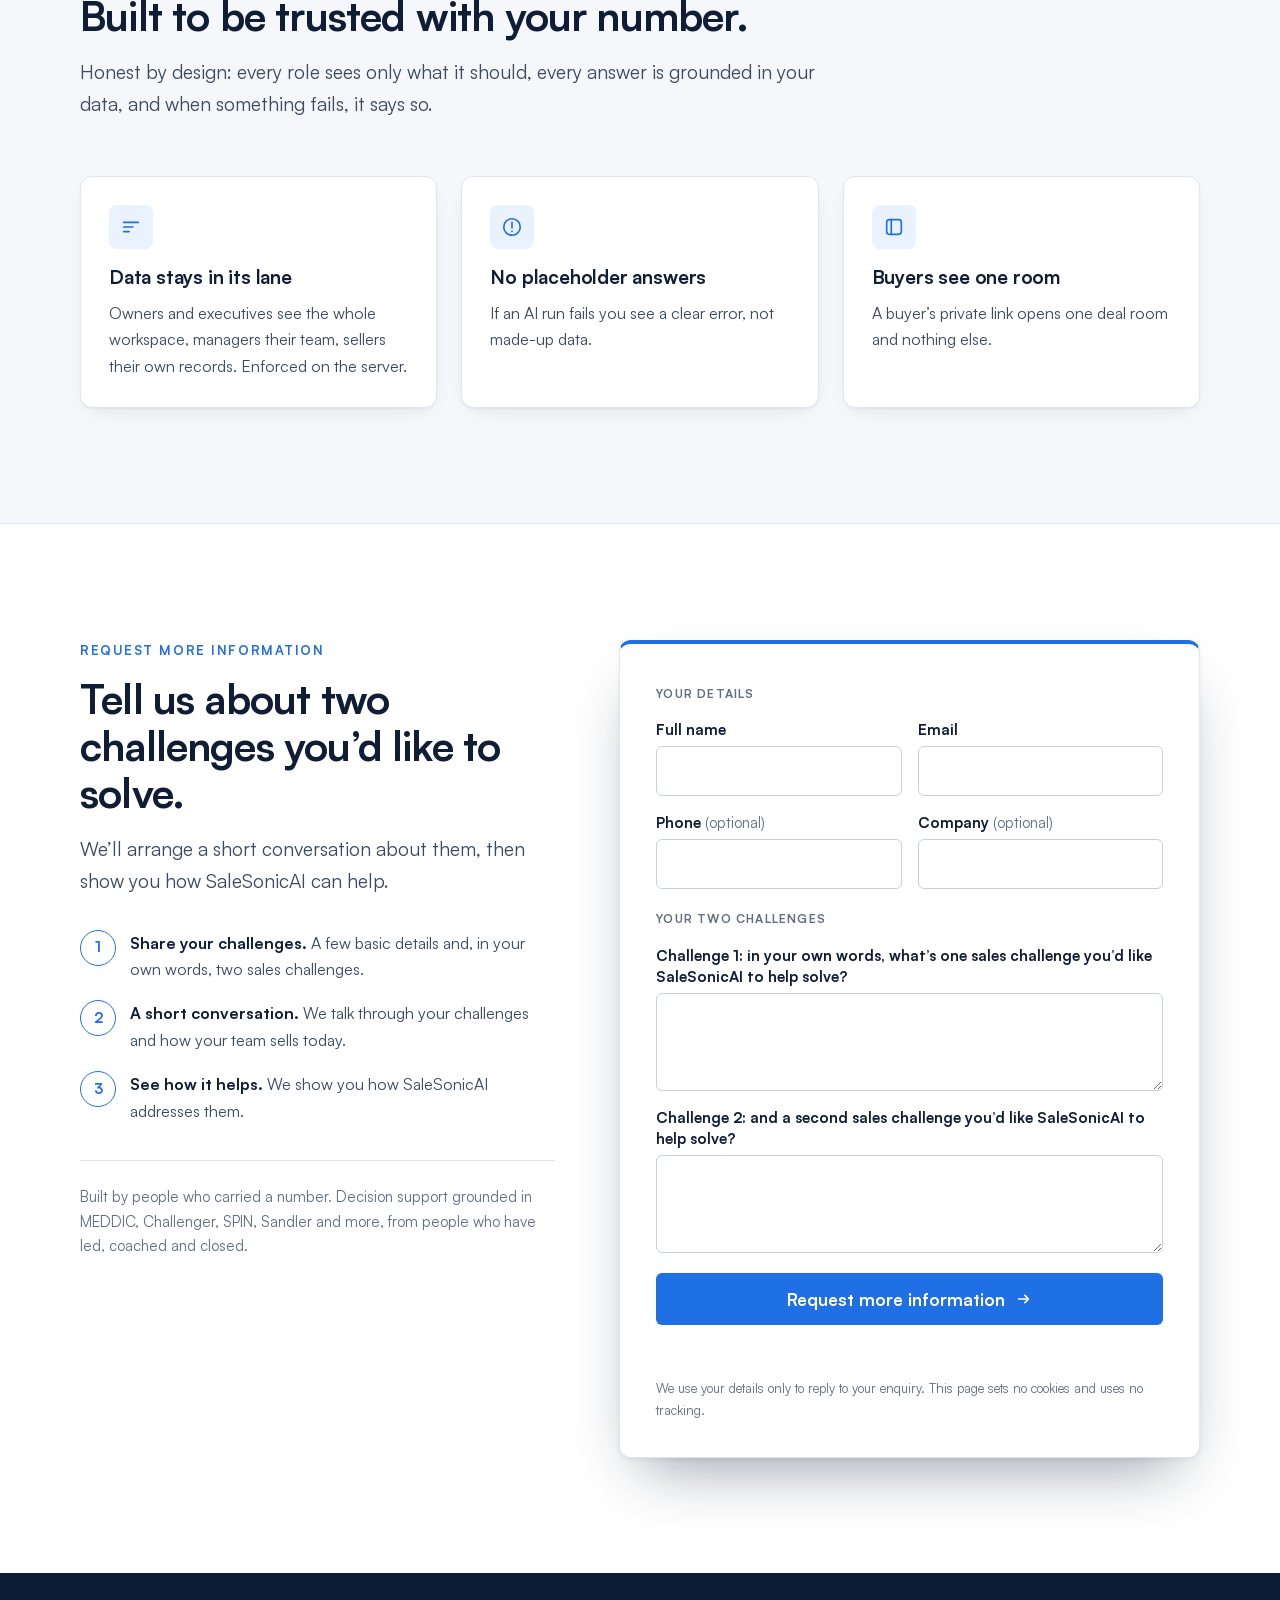
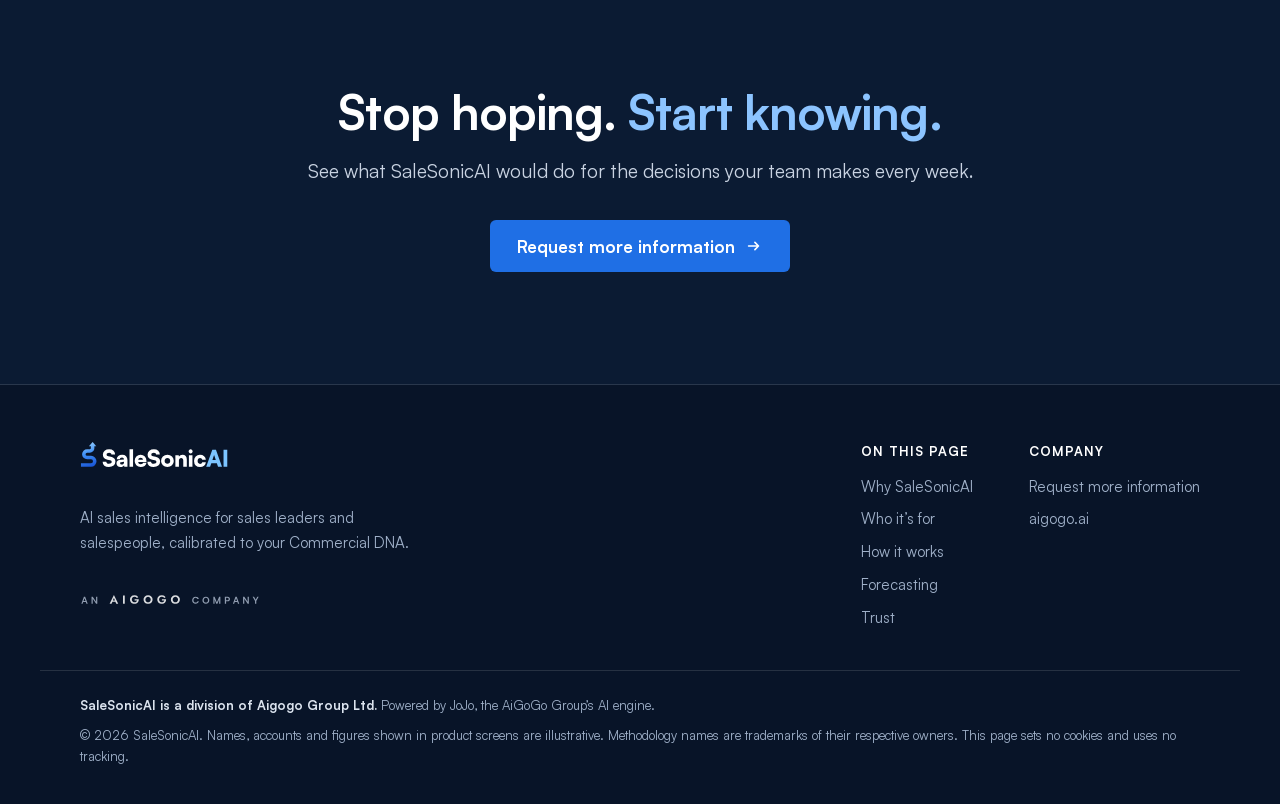
==== commit 4170dcc7: "Corporate restyle per Sean (17 Nov 15:44): remove Sean contact details, single 'Request more informa" ====
--- a/index.html
+++ b/index.html
@@ -4,9 +4,9 @@
 <meta charset="utf-8">
 <meta name="referrer" content="strict-origin-when-cross-origin">
 <meta name="viewport" content="width=device-width, initial-scale=1">
-<title>SaleSonicAI | Know what’s real. Know what’s next.</title>
-<meta name="description" content="AI sales intelligence for sales leaders and salespeople. SaleSonicAI learns your Commercial DNA once, then calibrates every forecast, deal review and coaching conversation to how your business actually sells.">
-<meta name="theme-color" content="#050A14">
+<title>SaleSonicAI | AI sales intelligence for sales leaders and salespeople</title>
+<meta name="description" content="SaleSonicAI learns your Commercial DNA once, then calibrates every forecast, deal review and coaching conversation to how your business actually sells. Request more information.">
+<meta name="theme-color" content="#0B1B33">
 <meta property="og:type" content="website">
 <meta property="og:site_name" content="SaleSonicAI">
 <meta property="og:title" content="SaleSonicAI: Know what’s real. Know what’s next.">
@@ -25,17 +25,16 @@
 
 <header class="hdr" id="top">
   <div class="hdr__in">
-    <a class="hdr__logo" href="#top" aria-label="SaleSonicAI, back to top"><img src="assets/img/salesonicai-logo-dark-bg.svg" alt="SaleSonicAI" width="156" height="28"></a>
+    <a class="hdr__logo" href="#top" aria-label="SaleSonicAI, back to top"><img src="assets/img/salesonicai-logo-dark-bg.svg" alt="SaleSonicAI" width="150" height="27"></a>
     <nav class="hdr__nav" aria-label="On this page">
+      <a href="#why">Why SaleSonicAI</a>
       <a href="#roles">Who it’s for</a>
       <a href="#how">How it works</a>
-      
       <a href="#forecast">Forecasting</a>
       <a href="#trust">Trust</a>
     </nav>
     <div class="hdr__cta">
-      <a class="btn btn--ghost btn--sm hide-s" href="tel:+447867803880">Call Sean</a>
-      <a class="btn btn--primary btn--sm" href="#contact">Contact Sean</a>
+      <a class="btn btn--primary btn--sm" href="#contact">Request more information</a>
     </div>
   </div>
 </header>
@@ -44,57 +43,45 @@
 
 <!-- ============ HERO ============ -->
 <section class="hero" aria-labelledby="hero-h">
-  <canvas class="hero__waves" aria-hidden="true"></canvas>
-  <div class="hero__grid" aria-hidden="true"></div>
-  <div class="hero__glow" aria-hidden="true"></div>
   <div class="container hero__in">
     <div class="hero__copy">
       <p class="eyebrow">AI sales intelligence for sales leaders and salespeople</p>
-      <h1 id="hero-h" class="hero__h"><span class="line"><span>Know what’s real.</span></span><span class="line"><span class="grad">Know what’s next.</span></span></h1>
+      <h1 id="hero-h" class="hero__h">Know what’s real.<br><span class="accent">Know what’s next.</span></h1>
       <p class="lead">SaleSonicAI learns your <strong>Commercial DNA</strong> once, then calibrates every forecast, deal review and coaching conversation to how your business actually sells.</p>
       <div class="hero__cta">
-        <a class="btn btn--primary btn--lg btn--glow" href="#contact">Contact Sean <svg aria-hidden="true" viewBox="0 0 20 20"><path d="M4 10h11m-4-4 4 4-4 4" fill="none" stroke="currentColor" stroke-width="1.8" stroke-linecap="round" stroke-linejoin="round"/></svg></a>
-        <a class="btn btn--ghost btn--lg" href="tel:+447867803880"><span class="phone" aria-hidden="true"></span>Call Sean</a>
-      </div>
-      <p class="micro">Talk to Sean Maloney about your team: <a href="tel:+447867803880">+44 7867 803880</a></p>
-    </div>
-
-    <!-- Sonic brand visual -->
-    <div class="sonic" aria-hidden="true">
-      <div class="sonic__stage">
-        <span class="sonic__ring"></span><span class="sonic__ring"></span><span class="sonic__ring"></span><span class="sonic__ring"></span>
-        <span class="sonic__halo"></span>
-        <svg class="sonic__mark" viewBox="-2.85 -5.20 67.70 67.70"><defs><linearGradient id="ssg-h" gradientUnits="userSpaceOnUse" x1="17" y1="-3.2" x2="37" y2="60.5"><stop offset="0" stop-color="#A3D8FF"/><stop offset=".48" stop-color="#3F8FF5"/><stop offset="1" stop-color="#1A56D6"/></linearGradient></defs><path d="M11 56 H37 A9.5 9.5 0 0 0 37 37.00 H27 A8.6 8.6 0 0 1 27 19.80 H34 A7 7 0 0 0 41 12.80 V5.30" fill="none" stroke="url(#ssg-h)" stroke-width="9" stroke-linejoin="round"/><path d="M41 -3.20 L50.50 7.80 H31.50 Z" fill="url(#ssg-h)"/></svg>
-      </div>
-      <canvas class="sonic__eq"></canvas>
-      <p class="sonic__tag">Know what’s real <span></span> Know what’s next</p>
-    </div>
-  </div>
-
-  <div class="methods" aria-label="Calibrated to the methods your team already runs">
-    <p class="methods__label">Calibrated to the methods your team already runs</p>
-    <div class="marquee"><ul class="marquee__track">
-      <li>MEDDIC</li><li>MEDDPICC</li><li>Challenger</li><li>SPIN</li><li>Sandler</li><li>Command of the Message</li><li>BANT</li><li>Solution Selling</li><li>Value Selling</li>
-      <li aria-hidden="true">MEDDIC</li><li aria-hidden="true">MEDDPICC</li><li aria-hidden="true">Challenger</li><li aria-hidden="true">SPIN</li><li aria-hidden="true">Sandler</li><li aria-hidden="true">Command of the Message</li><li aria-hidden="true">BANT</li><li aria-hidden="true">Solution Selling</li><li aria-hidden="true">Value Selling</li>
-    </ul></div>
+        <a class="btn btn--primary btn--lg" href="#contact">Request more information <svg aria-hidden="true" viewBox="0 0 20 20"><path d="M4 10h11m-4-4 4 4-4 4" fill="none" stroke="currentColor" stroke-width="1.8" stroke-linecap="round" stroke-linejoin="round"/></svg></a>
+        <a class="btn btn--ghost btn--lg" href="#how">How it works</a>
+      </div>
+      <ul class="hero__facts" aria-label="At a glance">
+        <li><b>9</b><span>forecasting methodologies</span></li>
+        <li><b>15</b><span>one-click executive analyses</span></li>
+        <li><b>4</b><span>sales roles, each with its own screens</span></li>
+      </ul>
+    </div>
+    <figure class="hero__shot device"><div class="device__bar" aria-hidden="true"><i></i><i></i><i></i><span>Team Command Centre</span></div><img src="[data-uri]" width="814" height="548" alt="SaleSonicAI Team Command Centre, with attainment, pipeline, a team leaderboard, coaching alerts and health and risks"><figcaption>Names and figures are illustrative.</figcaption></figure>
+  </div>
+  <div class="methods">
+    <div class="container">
+      <p class="methods__label">Calibrated to the methods your team already runs</p>
+      <ul class="methods__list"><li>MEDDIC</li><li>MEDDPICC</li><li>Challenger</li><li>SPIN</li><li>Sandler</li><li>Command of the Message</li><li>BANT</li><li>Solution Selling</li><li>Value Selling</li></ul>
+    </div>
   </div>
 </section>
 
 <!-- ============ WHY ============ -->
-<section class="section" aria-labelledby="why-h">
+<section class="section" id="why" aria-labelledby="why-h">
   <div class="container">
     <div class="sec-head reveal">
       <p class="eyebrow">Why SaleSonicAI</p>
       <h2 id="why-h">The best job on the planet. <span class="muted">Still the toughest.</span></h2>
       <p class="lead">Sales leaders carry the number, the team and the board. Salespeople carry the quota and the customer. Most tools add dashboards. Few help anyone decide.</p>
     </div>
-    <ol class="pains">
-      <li class="pain reveal"><span class="pain__n">01</span><h3>Forecasts built on hope</h3><p>Commit is a feeling until someone checks the evidence. By the time the gaps show, the quarter has gone.</p></li>
-      <li class="pain reveal"><span class="pain__n">02</span><h3>Coaching built on opinion</h3><p>1:1s drift into status updates. Without evidence from real deals, feedback is easy to give and easy to ignore.</p></li>
-      <li class="pain reveal"><span class="pain__n">03</span><h3>Deals lost to the missing piece</h3><p>An absent economic buyer. An unproven champion. A competitor nobody mentioned. The piece you did not check is the one that costs you.</p></li>
+    <ol class="cards cards--3">
+      <li class="card reveal"><span class="card__n">01</span><h3>Forecasts built on hope</h3><p>Commit is a feeling until someone checks the evidence. By the time the gaps show, the quarter has gone.</p></li>
+      <li class="card reveal"><span class="card__n">02</span><h3>Coaching built on opinion</h3><p>1:1s drift into status updates. Without evidence from real deals, feedback is easy to give and easy to ignore.</p></li>
+      <li class="card reveal"><span class="card__n">03</span><h3>Deals lost to the missing piece</h3><p>An absent economic buyer. An unproven champion. A competitor nobody mentioned. The piece you did not check is the one that costs you.</p></li>
     </ol>
-    <p class="statement reveal">SaleSonicAI gives every seat in the team the <span class="grad">next best, wisdom-based move</span> when it matters most.</p>
-
+    <p class="statement reveal">SaleSonicAI gives every seat in the team the <span class="accent">next best, wisdom-based move</span> when it matters most.</p>
     <div class="modes">
       <div class="mode reveal">
         <p class="kicker">Mode 1 · Decision Support</p>
@@ -102,8 +89,7 @@
         <p>See where the revenue gap is, which deals are real and what to do about it this week.</p>
         <ul class="ticks"><li>Forecasts challenged against your methodology</li><li>Deal risk and missing evidence exposed</li></ul>
       </div>
-      <div class="modes__spine" aria-hidden="true"><i></i><span>Same evidence</span><i></i></div>
-      <div class="mode mode--alt reveal">
+      <div class="mode reveal">
         <p class="kicker">Mode 2 · Coaching</p>
         <h3>For the people who make the number.</h3>
         <p>Turn the same evidence into one clear development focus for every seller, proved on a real deal.</p>
@@ -114,12 +100,12 @@
 </section>
 
 <!-- ============ PERSONA SWITCHER ============ -->
-<section class="section section--deep" id="roles" aria-labelledby="roles-h">
+<section class="section section--alt" id="roles" aria-labelledby="roles-h">
   <div class="container">
     <div class="sec-head reveal">
       <p class="eyebrow">Who it’s for</p>
       <h2 id="roles-h">Built for every seat in the sales team.</h2>
-      <p class="lead">Each role gets its own screens, its own rhythm and exactly the data it should see. Pick your seat.</p>
+      <p class="lead">Each role gets its own screens, its own rhythm and exactly the data it should see.</p>
     </div>
 
     <div class="switch reveal">
@@ -128,7 +114,6 @@
         <button type="button" role="tab" id="t-manager" aria-controls="p-manager" aria-selected="true" tabindex="0">Sales Manager</button>
         <button type="button" role="tab" id="t-ae" aria-controls="p-ae" aria-selected="false" tabindex="-1">Account Executive</button>
         <button type="button" role="tab" id="t-sdr" aria-controls="p-sdr" aria-selected="false" tabindex="-1">SDR</button>
-        <span class="switch__ink" aria-hidden="true"></span>
       </div>
 
       <div class="switch__panel" role="tabpanel" id="p-director" aria-labelledby="t-director" tabindex="0" hidden>
@@ -140,7 +125,7 @@
             <div class="rhythm"><p class="rhythm__h">Your rhythm</p>
               <dl><div><dt>Daily</dt><dd>Scan organisation totals, coverage and risks in the Command Centre.</dd></div><div><dt>Weekly</dt><dd>Review the rolled-up forecast and ask each manager to evidence their commit.</dd></div><div><dt>Monthly</dt><dd>Reconcile and export the Branch Forecast Report for the business review.</dd></div></dl></div>
           </div>
-          <figure class="device"><div class="device__bar" aria-hidden="true"><i></i><i></i><i></i><span>Executive Command Centre</span></div><img src="[data-uri]" width="542" height="524" loading="lazy" alt="Executive Command Centre , showing organisation totals and a comparison of teams"><figcaption>Executive Command Centre. Names and figures are illustrative.</figcaption></figure>
+          <figure class="device"><div class="device__bar" aria-hidden="true"><i></i><i></i><i></i><span>Executive Command Centre</span></div><img src="[data-uri]" width="542" height="524" loading="lazy" alt="Executive Command Centre , showing organisation totals and a comparison of teams"><figcaption>Executive Command Centre. Names and figures are illustrative.</figcaption></figure>
         </div>
       </div>
 
@@ -153,7 +138,7 @@
             <div class="rhythm"><p class="rhythm__h">Your rhythm</p>
               <dl><div><dt>Daily</dt><dd>20 to 30 minutes: read the Revenue Pulse, open the top-ranked deal, turn stalled deals into five-minute coaching moments.</dd></div><div><dt>Weekly</dt><dd>Challenge commit and best case in the forecast call. Agree one skill per seller in 1:1s.</dd></div><div><dt>Monthly</dt><dd>Reconcile the Branch Forecast Report and review Strategy Engine milestones.</dd></div></dl></div>
           </div>
-          <figure class="device"><div class="device__bar" aria-hidden="true"><i></i><i></i><i></i><span>Team Command Centre</span></div><img src="[data-uri]" width="814" height="548" loading="lazy" alt="Team Command Centre , with attainment, pipeline, a team leaderboard, coaching alerts and health and risks"><figcaption>Team Command Centre. Names and figures are illustrative.</figcaption></figure>
+          <figure class="device"><div class="device__bar" aria-hidden="true"><i></i><i></i><i></i><span>Team Command Centre</span></div><img src="[data-uri]" width="814" height="548" loading="lazy" alt="Team Command Centre , with attainment, pipeline, a team leaderboard, coaching alerts and health and risks"><figcaption>Team Command Centre. Names and figures are illustrative.</figcaption></figure>
         </div>
       </div>
 
@@ -197,22 +182,29 @@
   <div class="container">
     <div class="sec-head reveal">
       <p class="eyebrow">How it works</p>
-      <h2 id="how-h">Set up once. <span class="grad">Sharper every day.</span></h2>
-    </div>
-    <ol class="flow">
-      <li class="flow__step reveal"><span class="flow__n" aria-hidden="true">1</span><p class="kicker">Step 1</p><h3>Teach it your business</h3><p>Enter your targets, commission, capabilities, methodology and commercial intelligence once. Commercial DNA saves as you go, and every AI analysis loads it first.</p>
-        <div class="dna" aria-hidden="true"><span>Targets</span><span>Commission</span><span>Capabilities</span><span>Methodology</span><span>Commercial intelligence</span></div></li>
-      <li class="flow__step reveal"><span class="flow__n" aria-hidden="true">2</span><p class="kicker">Step 2</p><h3>Bring in your team and pipeline</h3><p>Invite managers and sellers with their reporting lines, then import opportunities by CSV or connect through the API.</p>
-        <div class="tree" aria-hidden="true"><i class="t0"></i><i class="t1"></i><i class="t1"></i><i class="t2"></i><i class="t2"></i><i class="t2"></i><i class="t2"></i></div></li>
-      <li class="flow__step reveal"><span class="flow__n" aria-hidden="true">3</span><p class="kicker">Step 3</p><h3>Decide and coach, every day</h3><p>Each role gets a daily rhythm: a pulse to read, deals to move, coaching to give and decisions to log.</p>
-        <div class="pulse" aria-hidden="true"><svg viewBox="0 0 240 48"><path d="M0 24h60l10-16 14 32 12-24 8 8h136" fill="none" stroke="currentColor" stroke-width="2.4" stroke-linecap="round" stroke-linejoin="round"/></svg></div></li>
+      <h2 id="how-h">Set up once. <span class="accent">Sharper every day.</span></h2>
+    </div>
+    <ol class="cards cards--3 steps">
+      <li class="card reveal"><span class="card__n">Step 1</span><h3>Teach it your business</h3><p>Enter your targets, commission, capabilities, methodology and commercial intelligence once. Commercial DNA saves as you go, and every AI analysis loads it first.</p></li>
+      <li class="card reveal"><span class="card__n">Step 2</span><h3>Bring in your team and pipeline</h3><p>Invite managers and sellers with their reporting lines, then import opportunities by CSV or connect through the API.</p></li>
+      <li class="card reveal"><span class="card__n">Step 3</span><h3>Decide and coach, every day</h3><p>Each role gets a daily rhythm: a pulse to read, deals to move, coaching to give and decisions to log.</p></li>
     </ol>
-    <div class="flow__line" aria-hidden="true"><span></span></div>
+  </div>
+</section>
+
+<!-- ============ MID CTA ============ -->
+<section class="band" aria-labelledby="band-h">
+  <div class="container band__in reveal">
+    <div>
+      <h2 id="band-h">Two sales challenges. One short conversation.</h2>
+      <p>Tell us what you’d like to solve and we’ll show you how SaleSonicAI can help.</p>
+    </div>
+    <a class="btn btn--light btn--lg" href="#contact">Request more information <svg aria-hidden="true" viewBox="0 0 20 20"><path d="M4 10h11m-4-4 4 4-4 4" fill="none" stroke="currentColor" stroke-width="1.8" stroke-linecap="round" stroke-linejoin="round"/></svg></a>
   </div>
 </section>
 
 <!-- ============ MEDDIC FORECAST ============ -->
-<section class="section" id="forecast" aria-labelledby="fc-h">
+<section class="section section--alt" id="forecast" aria-labelledby="fc-h">
   <div class="container forecast">
     <div class="forecast__copy reveal">
       <p class="eyebrow">Forecasting and Deal Inspection</p>
@@ -253,18 +245,18 @@
   </div>
 </section>
 
-<!-- ============ PLATFORM BENTO ============ -->
-<section class="section section--deep" aria-labelledby="pl-h">
+<!-- ============ PLATFORM ============ -->
+<section class="section" aria-labelledby="pl-h">
   <div class="container">
     <div class="sec-head reveal">
       <p class="eyebrow">The platform</p>
       <h2 id="pl-h">Every decision that moves the number, in one place.</h2>
       <p class="lead">From the foundation of Commercial DNA to the record of every call you make.</p>
     </div>
-    <div class="bento">
-      <article class="tile tile--wide reveal"><p class="kicker">Foundation</p><h3>Commercial DNA</h3><p>Your targets, commission, capabilities, methodology and market context, loaded into every AI analysis. The reason every answer sounds like your business, not a generic chatbot.</p><div class="helix" aria-hidden="true"></div></article>
-      <article class="tile reveal"><p class="kicker">Forecasting</p><p class="big"><span class="count" data-to="9">9</span></p><p>methodology frameworks, from MEDDIC to Value Selling, for a forecast you can defend.</p></article>
-      <article class="tile reveal"><p class="kicker">Executive Actions</p><p class="big"><span class="count" data-to="15">15</span></p><p>one-click analyses across revenue, deals and team.</p></article>
+    <div class="grid">
+      <article class="tile tile--wide reveal"><p class="kicker">Foundation</p><h3>Commercial DNA</h3><p>Your targets, commission, capabilities, methodology and market context, loaded into every AI analysis. The reason every answer sounds like your business, not a generic chatbot.</p></article>
+      <article class="tile reveal"><p class="kicker">Forecasting</p><p class="big">9</p><p>methodology frameworks, from MEDDIC to Value Selling, for a forecast you can defend.</p></article>
+      <article class="tile reveal"><p class="kicker">Executive Actions</p><p class="big">15</p><p>one-click analyses across revenue, deals and team.</p></article>
       <article class="tile reveal"><p class="kicker">Coaching</p><h3>One focus per seller</h3><p>Coaching priorities for every direct report, proved on a real deal.</p></article>
       <article class="tile reveal"><p class="kicker">Meeting Briefs</p><h3>Walk in ready</h3><p>Objectives, context, questions and the outcome you want, before every meeting.</p></article>
       <article class="tile reveal"><p class="kicker">Decision Log</p><h3>Owned, dated, reviewable</h3><p>Every call recorded, with the Strategy Engine turning plans into milestones.</p></article>
@@ -276,71 +268,70 @@
 </section>
 
 <!-- ============ TRUST ============ -->
-<section class="section trust" id="trust" aria-labelledby="tr-h">
+<section class="section section--alt" id="trust" aria-labelledby="tr-h">
   <div class="container">
     <div class="sec-head reveal">
       <p class="eyebrow">Trust</p>
       <h2 id="tr-h">Built to be trusted with your number.</h2>
       <p class="lead">Honest by design: every role sees only what it should, every answer is grounded in your data, and when something fails, it says so.</p>
     </div>
-    <ul class="trust__grid">
-      <li class="reveal"><span class="ic" aria-hidden="true"><svg viewBox="0 0 24 24"><path d="M4 7h16M4 12h10M4 17h6" /></svg></span><h3>Data stays in its lane</h3><p>Owners and executives see the whole workspace, managers their team, sellers their own records. Enforced on the server.</p></li>
-      <li class="reveal"><span class="ic" aria-hidden="true"><svg viewBox="0 0 24 24"><circle cx="12" cy="12" r="9"/><path d="M12 7v6M12 16.5v.5"/></svg></span><h3>No placeholder answers</h3><p>If an AI run fails you see a clear error, not made-up data.</p></li>
-      <li class="reveal"><span class="ic" aria-hidden="true"><svg viewBox="0 0 24 24"><rect x="4" y="4" width="16" height="16" rx="3"/><path d="M9 4v16"/></svg></span><h3>Buyers see one room</h3><p>A buyer’s private link opens one deal room and nothing else.</p></li>
+    <ul class="cards cards--3 trust">
+      <li class="card reveal"><span class="ic" aria-hidden="true"><svg viewBox="0 0 24 24"><path d="M4 7h16M4 12h10M4 17h6" /></svg></span><h3>Data stays in its lane</h3><p>Owners and executives see the whole workspace, managers their team, sellers their own records. Enforced on the server.</p></li>
+      <li class="card reveal"><span class="ic" aria-hidden="true"><svg viewBox="0 0 24 24"><circle cx="12" cy="12" r="9"/><path d="M12 7v6M12 16.5v.5"/></svg></span><h3>No placeholder answers</h3><p>If an AI run fails you see a clear error, not made-up data.</p></li>
+      <li class="card reveal"><span class="ic" aria-hidden="true"><svg viewBox="0 0 24 24"><rect x="4" y="4" width="16" height="16" rx="3"/><path d="M9 4v16"/></svg></span><h3>Buyers see one room</h3><p>A buyer’s private link opens one deal room and nothing else.</p></li>
     </ul>
   </div>
 </section>
 
-<!-- ============ TRENCHES + TALK TO SEAN ============ -->
-<section class="section section--deep" aria-labelledby="fd-h">
-  <div class="container founding">
-    <div class="founding__a reveal">
-      <p class="eyebrow">From the trenches</p>
-      <h2>Built by people who carried a number.</h2>
-      <p>The methods you trust, plus experience from the trenches. Decision support grounded in MEDDIC, Challenger, SPIN, Sandler and more, from people who have led, coached and closed.</p>
-    </div>
-    <div class="founding__b reveal" id="contact">
-      <p class="eyebrow">Talk to Sean</p>
-      <h2 id="fd-h">See what SaleSonicAI would do for your team.</h2>
-      <p>Call Sean Maloney on <a class="tel" href="tel:+447867803880">+44 7867 803880</a>, or send a message below and he’ll get back to you to talk through your forecast, your deals and how your team coaches today.</p>
-      <form class="cform" action="https://formsubmit.co/a2ae8a9a298176734ac3762f48468d8e" method="POST" referrerpolicy="strict-origin-when-cross-origin" accept-charset="UTF-8" novalidate>
-        <input type="hidden" name="_subject" value="SaleSonicAI website enquiry">
-        <input type="hidden" name="_cc" value="sean.maloney@hotmail.co.uk">
-        <input type="hidden" name="_template" value="table">
-        <input type="hidden" name="_next" value="https://www.salesonicai.com/thanks.html">
-        <div class="cform__hp" aria-hidden="true"><label for="cf-hp">Leave this field empty</label><input id="cf-hp" type="text" name="_honey" tabindex="-1" autocomplete="off"></div>
-        <div class="cform__row">
-          <div class="cform__f"><label for="cf-name">Name</label><input id="cf-name" name="name" type="text" autocomplete="name" required maxlength="120"></div>
-          <div class="cform__f"><label for="cf-co">Company</label><input id="cf-co" name="company" type="text" autocomplete="organization" required maxlength="160"></div>
-        </div>
-        <div class="cform__row">
-          <div class="cform__f"><label for="cf-email">Email</label><input id="cf-email" name="email" type="email" autocomplete="email" required maxlength="200"></div>
-          <div class="cform__f"><label for="cf-tel">Phone <span>(optional)</span></label><input id="cf-tel" name="phone" type="tel" autocomplete="tel" maxlength="40"></div>
-        </div>
-        <div class="cform__f"><label for="cf-msg">Message</label><textarea id="cf-msg" name="message" rows="4" required maxlength="4000" placeholder="Tell Sean a little about your team and what you’d like to talk about."></textarea></div>
-        <div class="cform__foot">
-          <button class="btn btn--primary" type="submit">Send to Sean <svg aria-hidden="true" viewBox="0 0 20 20"><path d="M4 10h11m-4-4 4 4-4 4" fill="none" stroke="currentColor" stroke-width="1.8" stroke-linecap="round" stroke-linejoin="round"/></svg></button>
-          <a class="btn btn--ghost" href="tel:+447867803880"><span class="phone" aria-hidden="true"></span>Call Sean</a>
-        </div>
-        <p class="cform__status" role="status" aria-live="polite"></p>
-        <p class="cform__note">Your details go to Sean only and are used to reply to your enquiry.</p>
-      </form>
-    </div>
-  </div>
-</section>
-
-<!-- ============ FINAL CTA ============ -->
+<!-- ============ ENQUIRY ============ -->
+<section class="section enquiry" id="contact" aria-labelledby="fd-h">
+  <div class="container enquiry__in">
+    <div class="enquiry__intro reveal">
+      <p class="eyebrow">Request more information</p>
+      <h2 id="fd-h">Tell us about two challenges you’d like to solve.</h2>
+      <p class="lead">We’ll arrange a short conversation about them, then show you how SaleSonicAI can help.</p>
+      <ol class="enquiry__steps">
+        <li><b>1</b><span><strong>Share your challenges.</strong> A few basic details and, in your own words, two sales challenges.</span></li>
+        <li><b>2</b><span><strong>A short conversation.</strong> We talk through your challenges and how your team sells today.</span></li>
+        <li><b>3</b><span><strong>See how it helps.</strong> We show you how SaleSonicAI addresses them.</span></li>
+      </ol>
+      <div class="enquiry__by">
+        <p>Built by people who carried a number. Decision support grounded in MEDDIC, Challenger, SPIN, Sandler and more, from people who have led, coached and closed.</p>
+      </div>
+    </div>
+    <form class="cform reveal" action="https://formsubmit.co/a2ae8a9a298176734ac3762f48468d8e" method="POST" referrerpolicy="strict-origin-when-cross-origin" accept-charset="UTF-8" novalidate>
+      <input type="hidden" name="_subject" value="SaleSonicAI website enquiry">
+      <input type="hidden" name="_cc" value="sean.maloney@hotmail.co.uk">
+      <input type="hidden" name="_template" value="table">
+      <input type="hidden" name="_next" value="https://www.salesonicai.com/thanks.html">
+      <div class="cform__hp" aria-hidden="true"><label for="cf-hp">Leave this field empty</label><input id="cf-hp" type="text" name="_honey" tabindex="-1" autocomplete="off"></div>
+      <p class="cform__h">Your details</p>
+      <div class="cform__row">
+        <div class="cform__f"><label for="cf-name">Full name</label><input id="cf-name" name="name" type="text" autocomplete="name" required maxlength="120"></div>
+        <div class="cform__f"><label for="cf-email">Email</label><input id="cf-email" name="email" type="email" autocomplete="email" required maxlength="200"></div>
+      </div>
+      <div class="cform__row">
+        <div class="cform__f"><label for="cf-tel">Phone <span>(optional)</span></label><input id="cf-tel" name="phone" type="tel" autocomplete="tel" maxlength="40"></div>
+        <div class="cform__f"><label for="cf-co">Company <span>(optional)</span></label><input id="cf-co" name="company" type="text" autocomplete="organization" maxlength="160"></div>
+      </div>
+      <p class="cform__h">Your two challenges</p>
+      <div class="cform__f"><label for="cf-c1">Challenge 1: in your own words, what’s one sales challenge you’d like SaleSonicAI to help solve?</label><textarea id="cf-c1" name="challenge_1" rows="3" required maxlength="2000"></textarea></div>
+      <div class="cform__f"><label for="cf-c2">Challenge 2: and a second sales challenge you’d like SaleSonicAI to help solve?</label><textarea id="cf-c2" name="challenge_2" rows="3" required maxlength="2000"></textarea></div>
+      <div class="cform__foot">
+        <button class="btn btn--primary btn--lg" type="submit">Request more information <svg aria-hidden="true" viewBox="0 0 20 20"><path d="M4 10h11m-4-4 4 4-4 4" fill="none" stroke="currentColor" stroke-width="1.8" stroke-linecap="round" stroke-linejoin="round"/></svg></button>
+      </div>
+      <p class="cform__status" role="status" aria-live="polite"></p>
+      <p class="cform__note">We use your details only to reply to your enquiry. This page sets no cookies and uses no tracking.</p>
+    </form>
+  </div>
+</section>
+
+<!-- ============ FINAL ============ -->
 <section class="final" aria-labelledby="final-h">
-  <canvas class="final__waves" aria-hidden="true"></canvas>
   <div class="container final__in reveal">
-    <img class="final__mark" src="assets/img/salesonicai-mark-gradient-dark.svg" alt="" width="72" height="72">
-    <h2 id="final-h">Stop hoping. <span class="grad">Start knowing.</span></h2>
-    <p class="lead">See SaleSonicAI on the decisions you make every week. Talk to Sean.</p>
-    <div class="hero__cta hero__cta--c">
-      <a class="btn btn--primary btn--lg btn--glow" href="#contact">Contact Sean</a>
-      <a class="btn btn--ghost btn--lg" href="tel:+447867803880"><span class="phone" aria-hidden="true"></span>Call Sean</a>
-    </div>
-    <p class="micro">Or call <a href="tel:+447867803880">+44 7867 803880</a></p>
+    <h2 id="final-h">Stop hoping. <span class="accent">Start knowing.</span></h2>
+    <p class="lead">See what SaleSonicAI would do for the decisions your team makes every week.</p>
+    <div class="final__cta"><a class="btn btn--primary btn--lg" href="#contact">Request more information <svg aria-hidden="true" viewBox="0 0 20 20"><path d="M4 10h11m-4-4 4 4-4 4" fill="none" stroke="currentColor" stroke-width="1.8" stroke-linecap="round" stroke-linejoin="round"/></svg></a></div>
   </div>
 </section>
 </main>
@@ -348,13 +339,13 @@
 <footer class="ftr">
   <div class="container ftr__in">
     <div class="ftr__brand">
-      <img src="assets/img/salesonicai-logo-dark-bg.svg" alt="SaleSonicAI" width="168" height="30" loading="lazy">
+      <img src="assets/img/salesonicai-logo-dark-bg.svg" alt="SaleSonicAI" width="150" height="27" loading="lazy">
       <p>AI sales intelligence for sales leaders and salespeople, calibrated to your Commercial DNA.</p>
       <img class="ftr__endorse" src="assets/img/aigogo-endorsement-dark-bg.svg" alt="An AiGoGo company" width="204" height="14" loading="lazy">
     </div>
     <nav class="ftr__nav" aria-label="Footer">
-      <div><p>On this page</p><a href="#roles">Who it’s for</a><a href="#how">How it works</a><a href="#forecast">Forecasting</a><a href="#trust">Trust</a></div>
-      <div><p>Talk to Sean</p><a href="#contact">Contact Sean</a><a href="tel:+447867803880">Call Sean: +44 7867 803880</a><a href="https://aigogo.ai/" target="_blank" rel="noopener">aigogo.ai<span class="sr"> (opens in a new tab)</span></a></div>
+      <div><p>On this page</p><a href="#why">Why SaleSonicAI</a><a href="#roles">Who it’s for</a><a href="#how">How it works</a><a href="#forecast">Forecasting</a><a href="#trust">Trust</a></div>
+      <div><p>Company</p><a href="#contact">Request more information</a><a href="https://aigogo.ai/" target="_blank" rel="noopener">aigogo.ai<span class="sr"> (opens in a new tab)</span></a></div>
     </nav>
   </div>
   <div class="container ftr__legal">
--- a/assets/wow.css
+++ b/assets/wow.css
@@ -1,329 +1,246 @@
-/* SaleSonicAI landing (WOW staging). Tokens from Mark Halpin's brand pack v1.0 (tokens.css). */
-@font-face{font-family:"Cabinet Grotesk";src:url([data-uri]